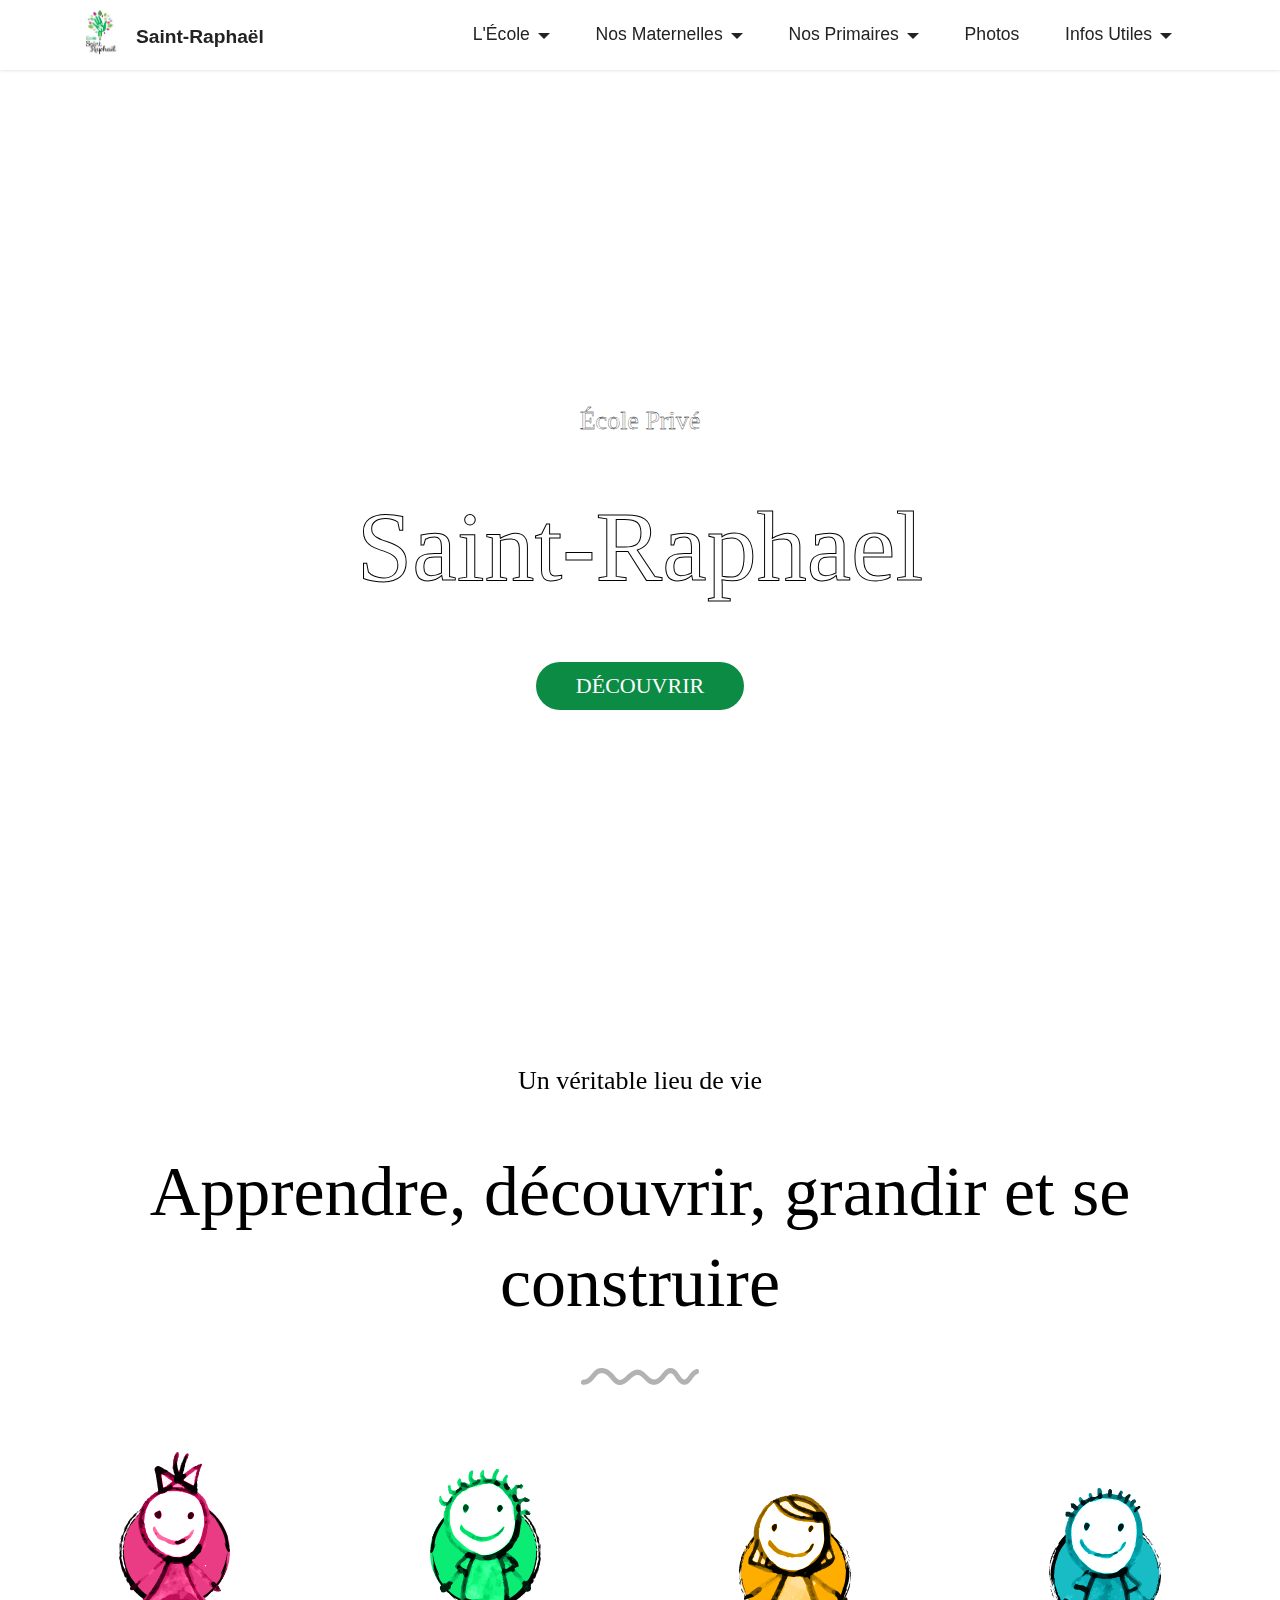
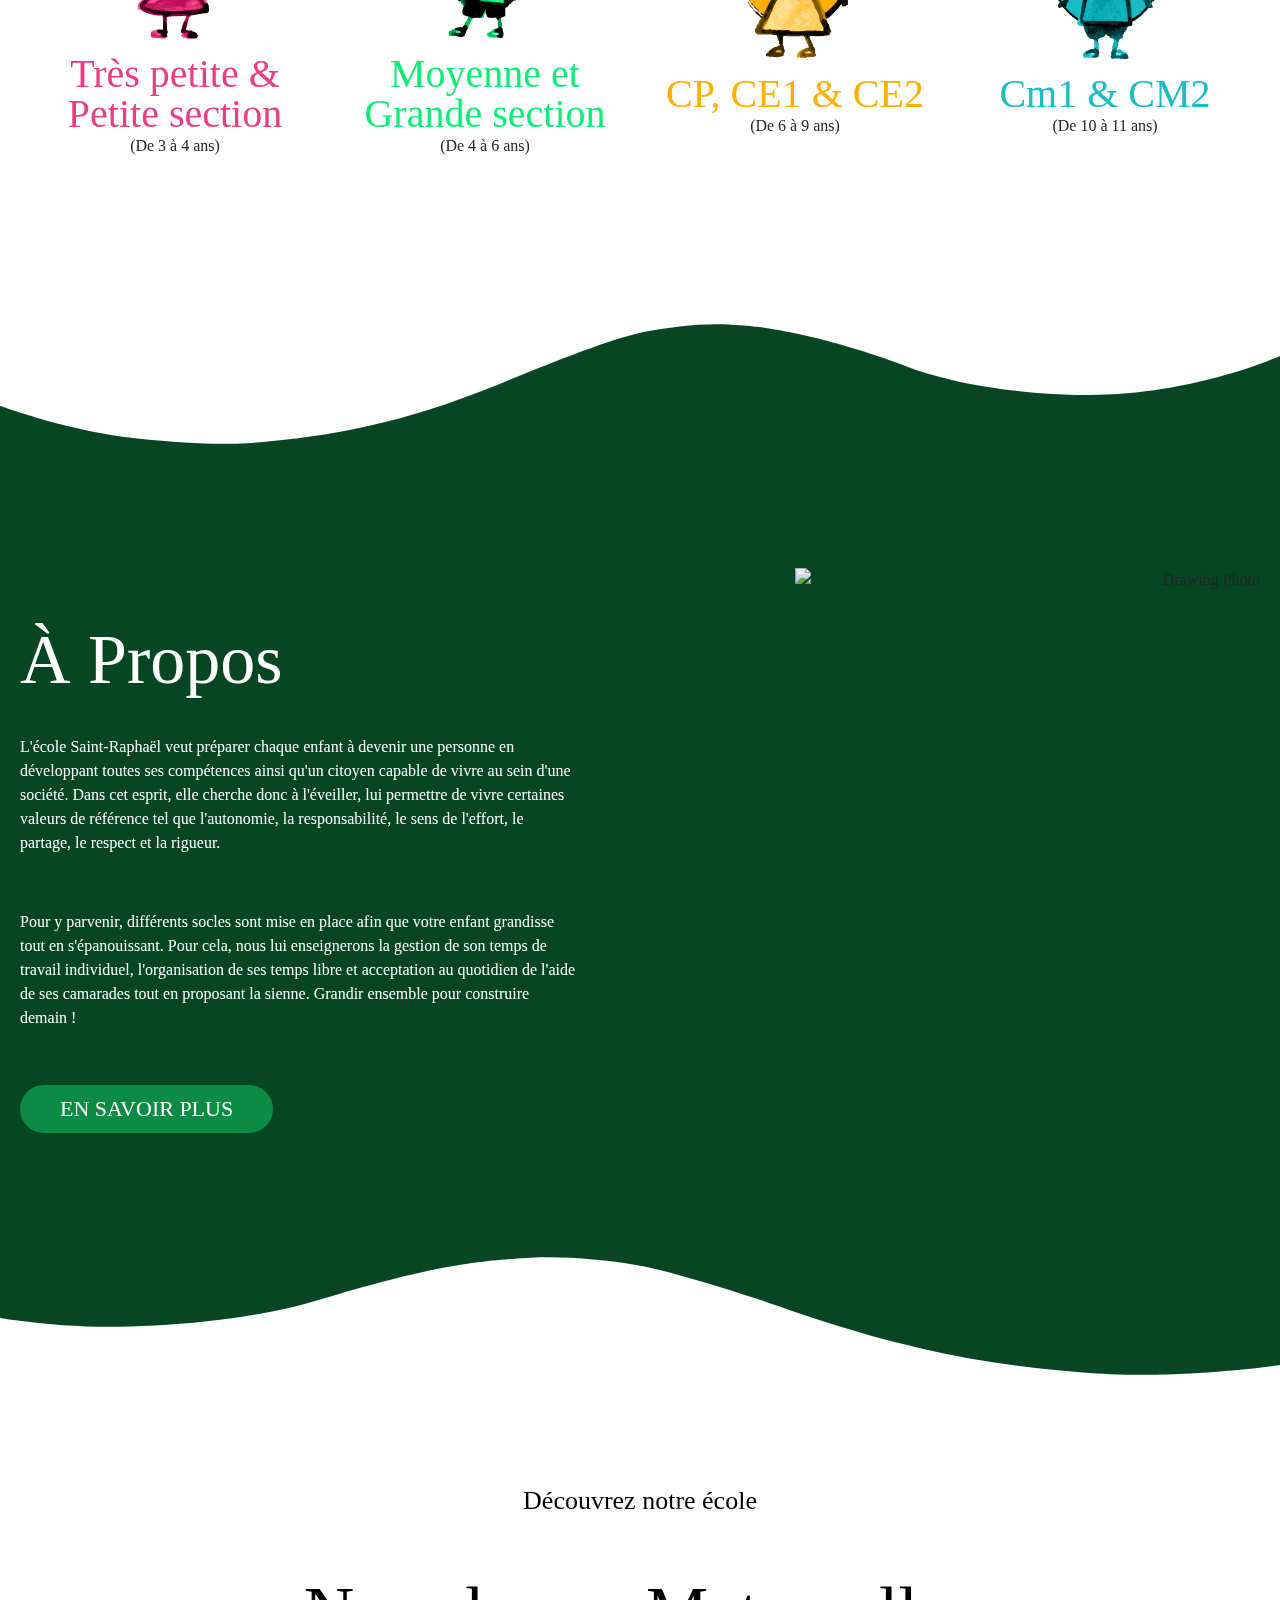
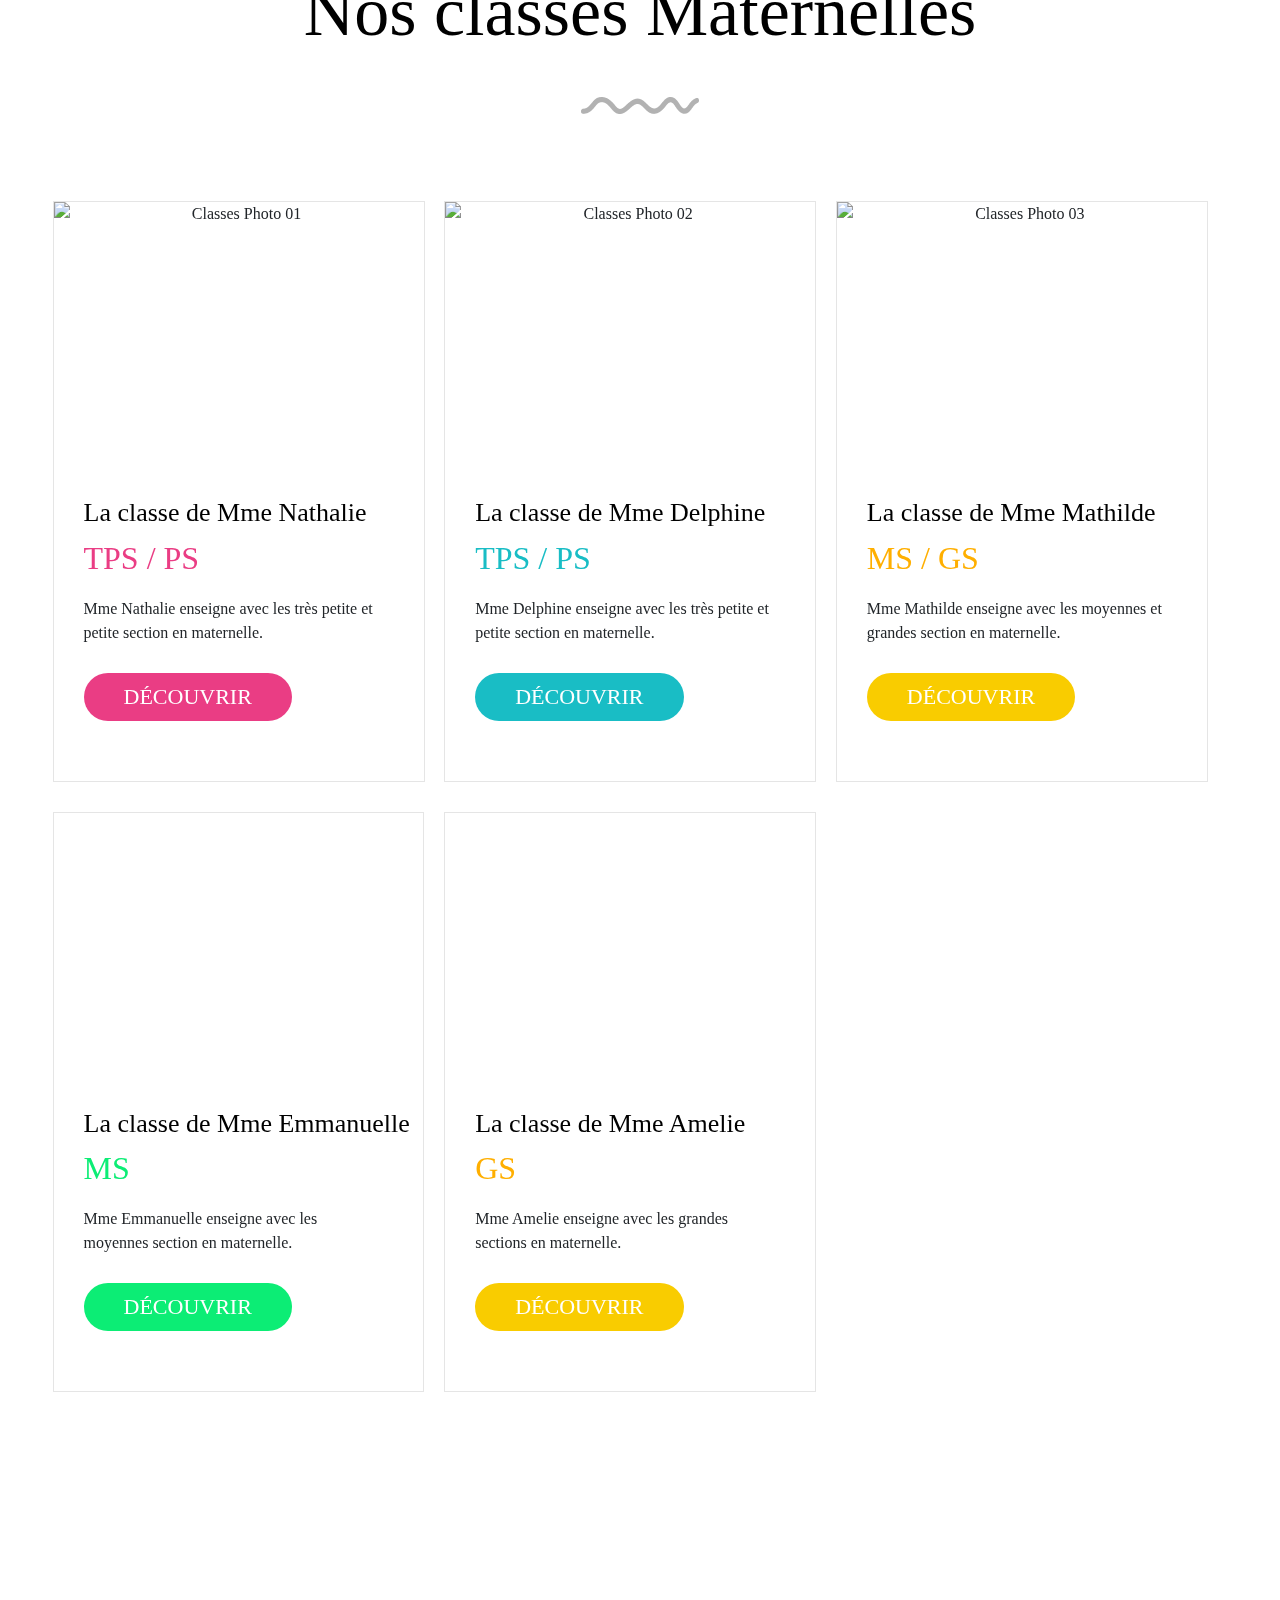
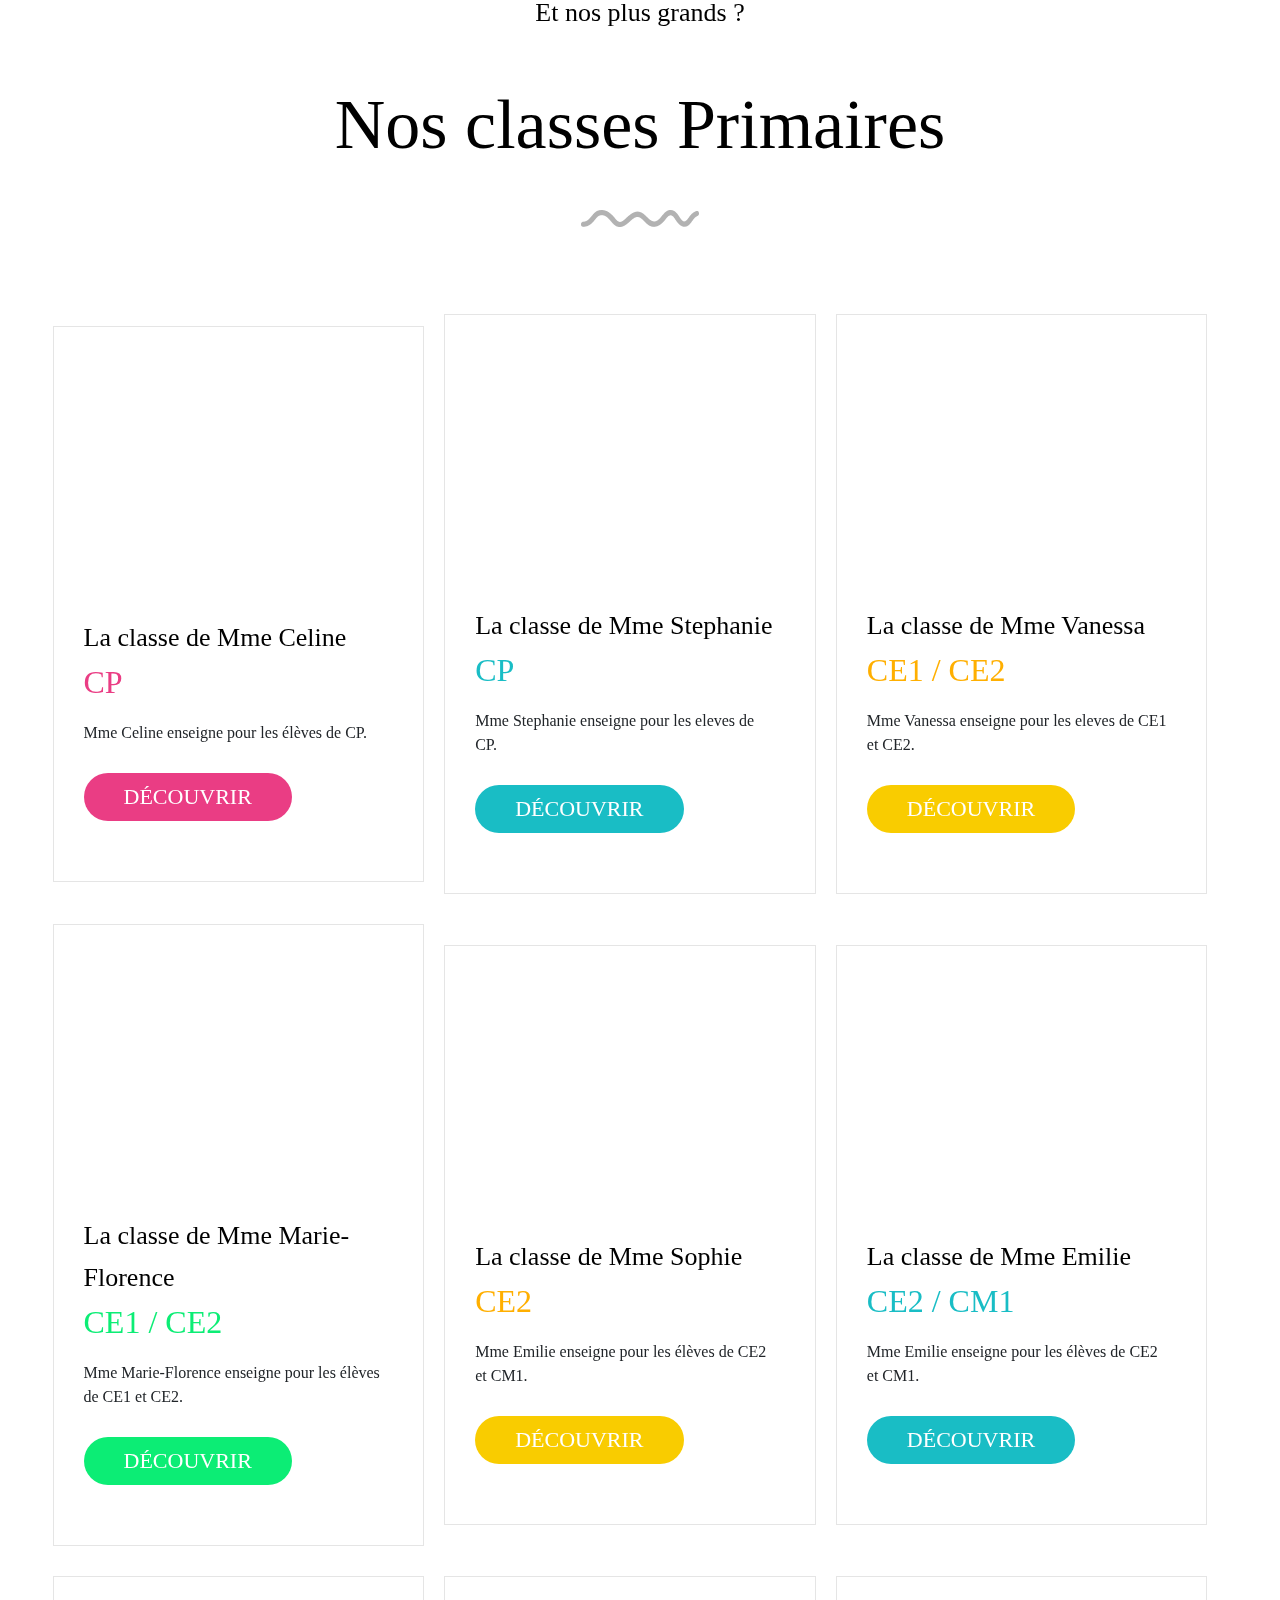
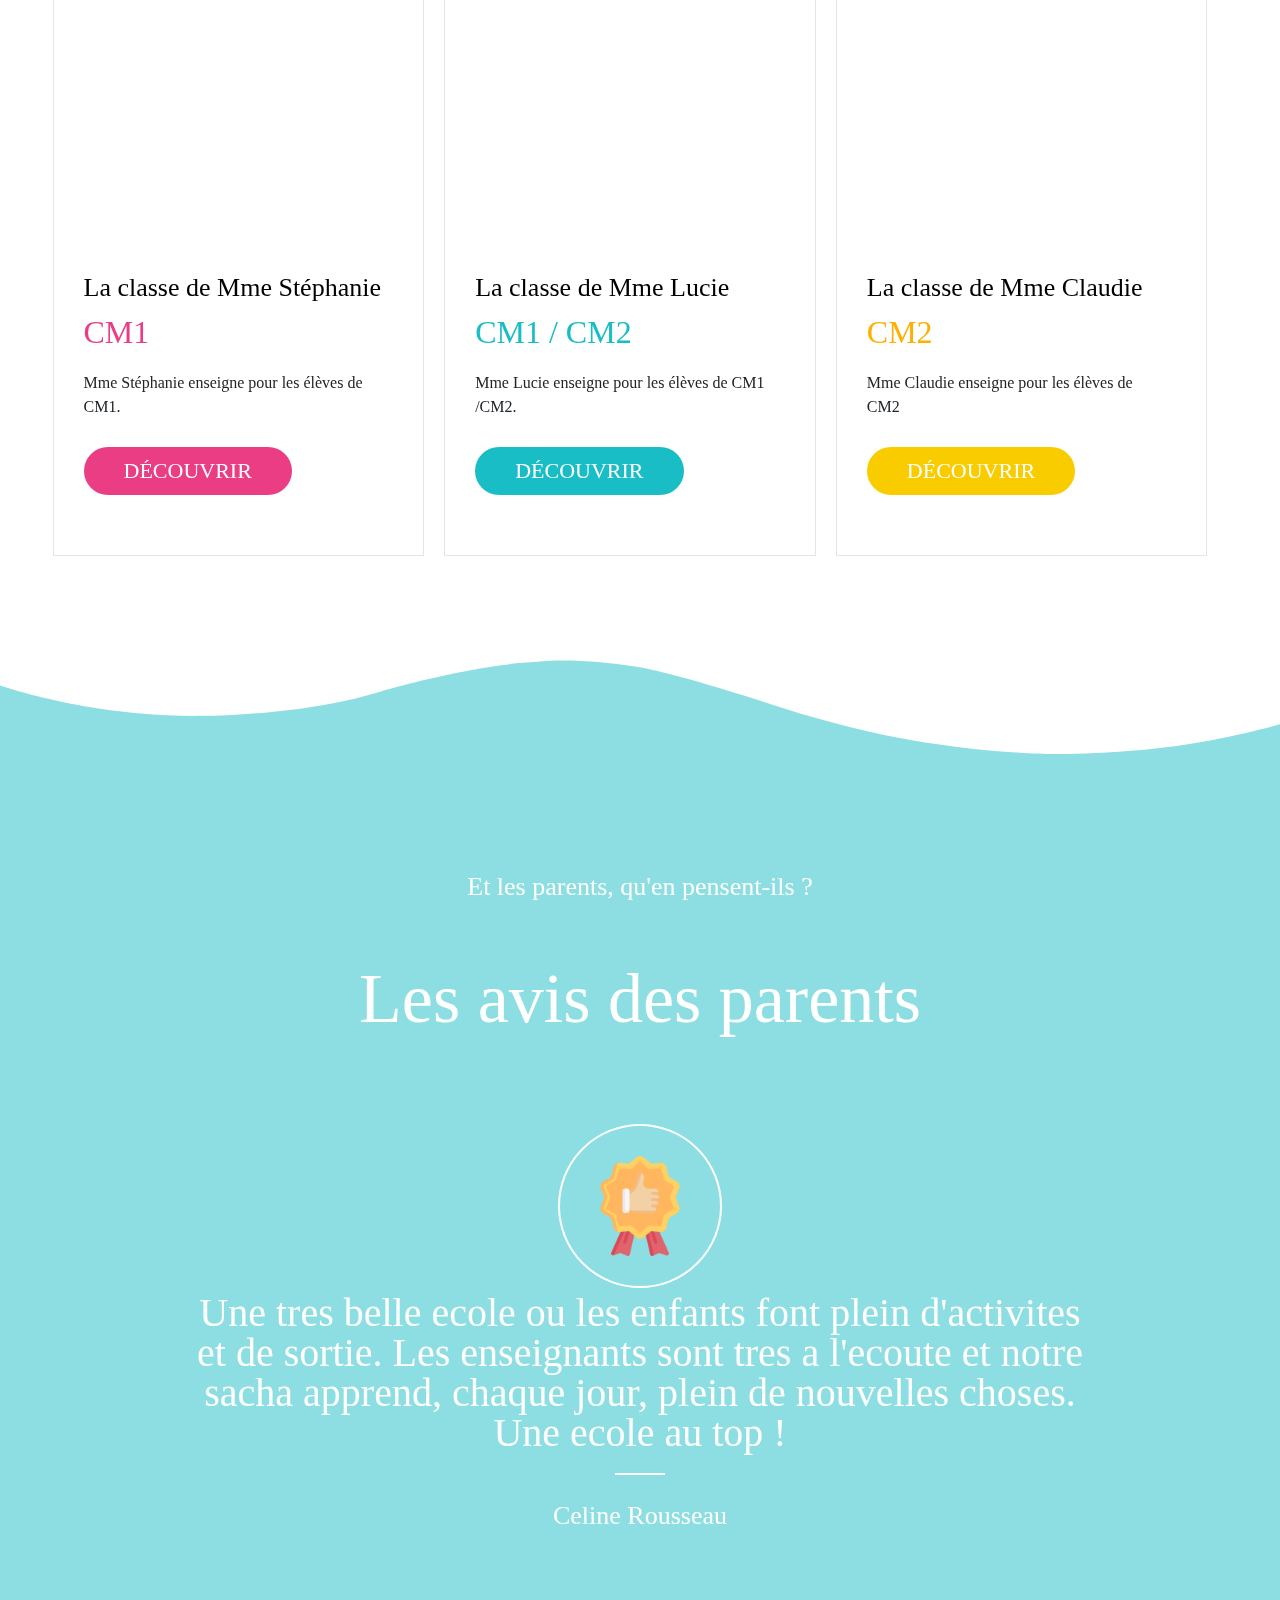
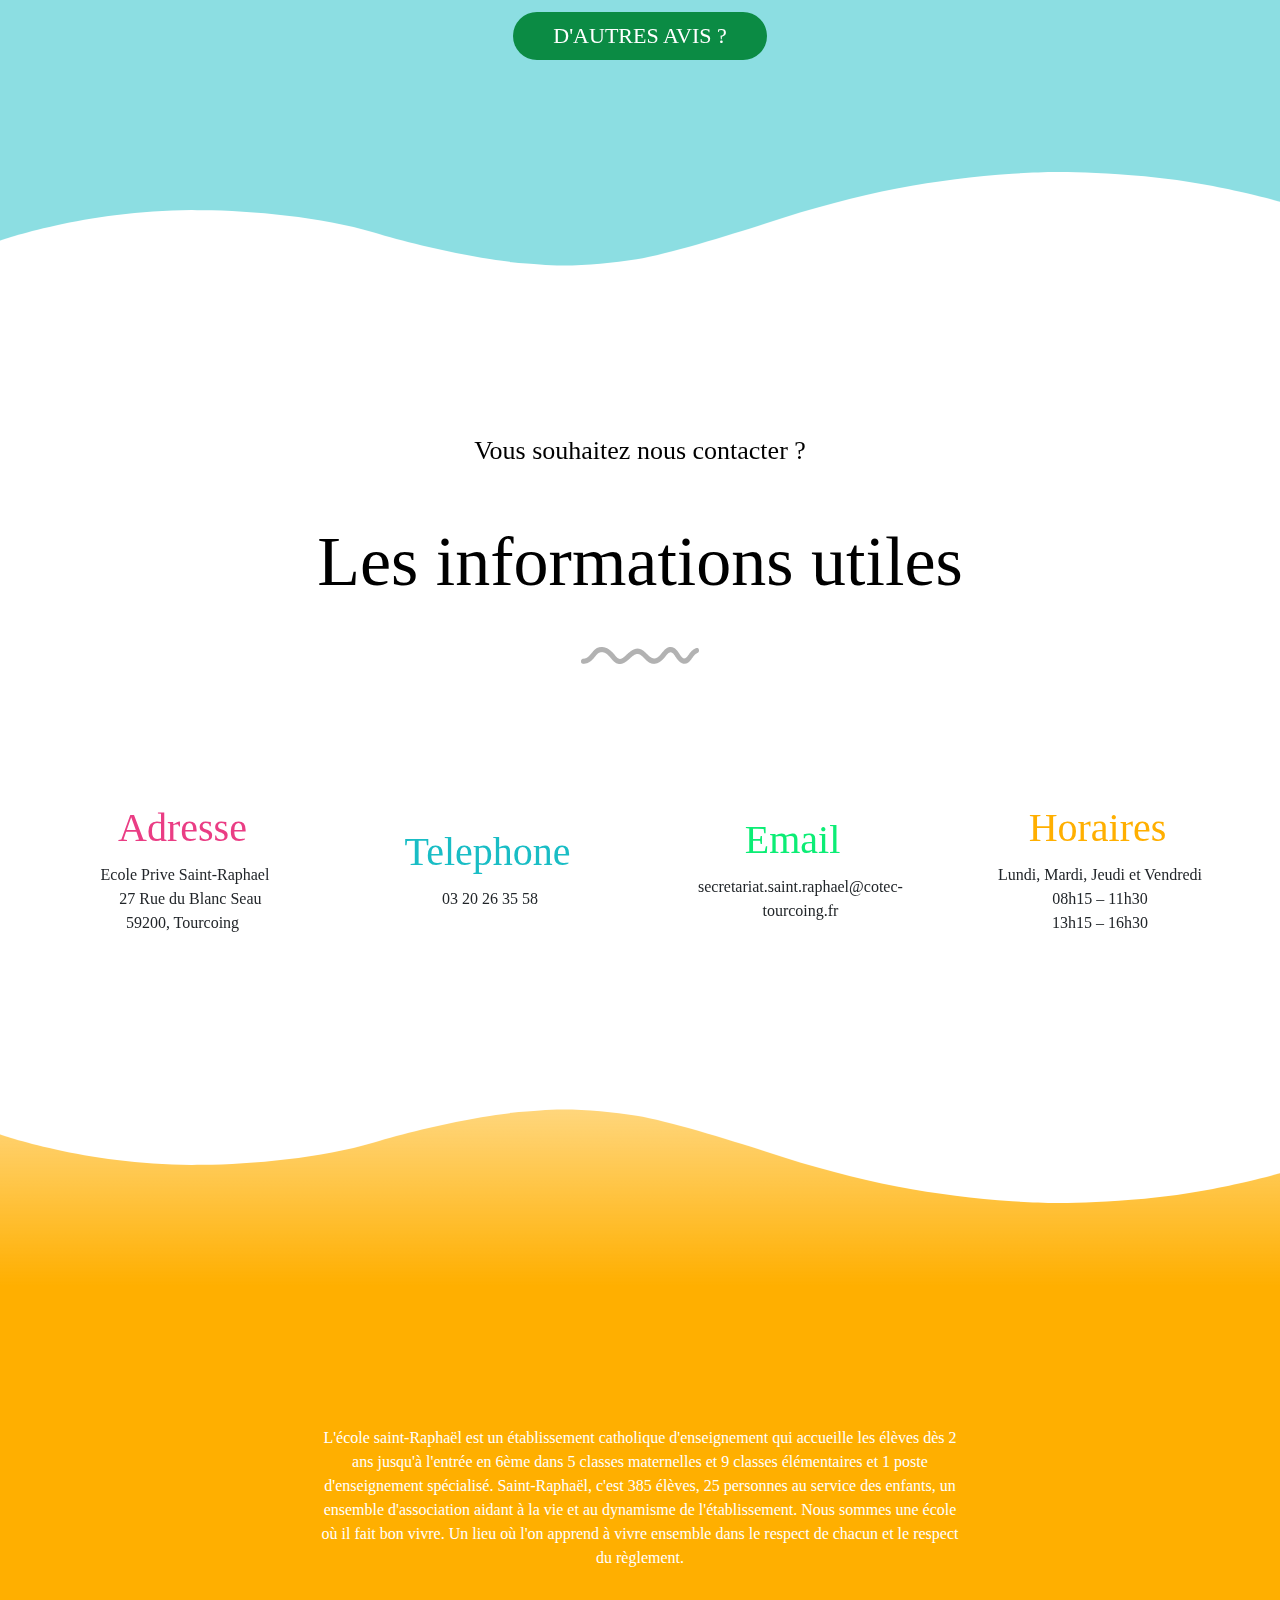
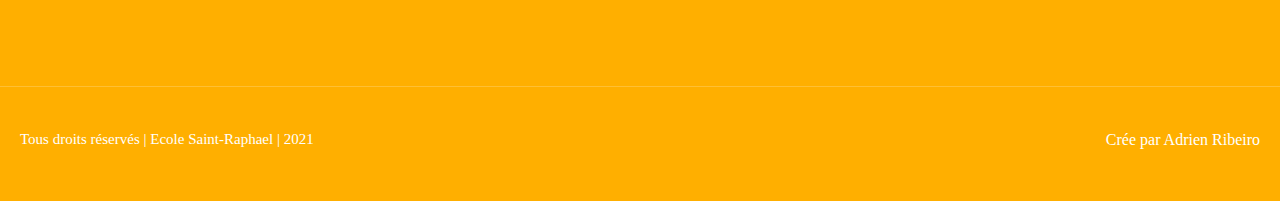
==== index.html @ 859d7971 "Mis à jour du menu l'école sur la navbar" ====
<!DOCTYPE html>
<html lang="fr">
	<head>
		<meta http-equiv="Content-Type" content="text/html; charset=UTF-8">
		<meta name="viewport" content="width=device-width, initial-scale=1">
		<title>Accueil | Ecole Privé Saint-Raphael | Tourcoing</title>
		<script src="./Home - Kindergarten_files/1520380311415655" async=""></script>
		<script src="./Home - Kindergarten_files/identity.js.téléchargement" async=""></script>
		<script type="text/javascript" async="" src="./js/fbevents.js"></script>
		<script type="text/javascript" async="" src="./js/analytics.js"></script>
		<script src="./js/gtm.js" async></script>
		<script src="./js/wp-emoji-release.min.js type=" defer></script>
		<link rel="stylesheet" href="https://stackpath.bootstrapcdn.com/bootstrap/4.5.2/css/bootstrap.min.css" integrity="sha384-JcKb8q3iqJ61gNV9KGb8thSsNjpSL0n8PARn9HuZOnIxN0hoP+VmmDGMN5t9UJ0Z" crossorigin="anonymous">
        <link rel="stylesheet" id="astra-theme-css-css" href="./css/frontend.min.css" media="all">
        <link rel="stylesheet" href="css/style.css" />
		<link rel="stylesheet" href="css/mediaquery.css" />
		<link rel="stylesheet" href="assets/tether/tether.min.css">
		<link rel="stylesheet" href="assets/bootstrap/css/bootstrap.min.css">
		<link rel="stylesheet" href="assets/bootstrap/css/bootstrap-grid.min.css">
		<link rel="stylesheet" href="assets/bootstrap/css/bootstrap-reboot.min.css">
		<link rel="stylesheet" href="assets/dropdown/css/style.css">
		<link rel="stylesheet" href="https://cdnjs.cloudflare.com/ajax/libs/font-awesome/5.15.2/css/all.min.css" integrity="sha512-HK5fgLBL+xu6dm/Ii3z4xhlSUyZgTT9tuc/hSrtw6uzJOvgRr2a9jyxxT1ely+B+xFAmJKVSTbpM/CuL7qxO8w==" crossorigin="anonymous" />
		<link rel="preload" as="style" href="assets/mobirise/css/mbr-additional.css"><link rel="stylesheet" href="assets/mobirise/css/mbr-additional.css" type="text/css">
		<link rel="stylesheet" id="astra-google-fonts-css" href="./css/css.css" media="all">
		<link rel="stylesheet" id="wp-block-library-css" href="./css/style.min.css" media="all">
		<link rel="stylesheet" id="hfe-style-css" href="./css/header-footer-elementor.css" media="all">
		<link rel="stylesheet" id="elementor-icons-css" href="./css/elementor-icons.min.css" media="all">
		<link rel="stylesheet" id="elementor-animations-css" href="./css/animations.min.css" media="all">
		<link rel="stylesheet" id="elementor-frontend-legacy-css" href="./css/frontend-legacy.min.css" media="all">
		<link rel="stylesheet" id="elementor-frontend-css" href="./css/frontend.min(1).css" media="all">
		<link rel="stylesheet" id="elementor-post-314-css" href="./css/post-314.css" media="all">
		<link rel="stylesheet" id="astra-sites-showcase-blocks-css" href="./css/blocks.css" media="all">
		<link rel="stylesheet" id="font-awesome-css" href="./css/font-awesome.min.css" media="all">
		<link rel="stylesheet" id="elementor-post-5-css" href="./css/post-5.css" media="all">
		<link rel="stylesheet" id="hfe-widgets-style-css" href="./css/frontend.css" media="all">
		<link rel="stylesheet" id="elementor-post-262-css" href="./css/post-262.css" media="all">
		<link rel="stylesheet" id="google-fonts-1-css" href="./css/css(1).css" media="all">
		<link rel="icon" type="image/png" href="image/favicon.png" />
	</head>
	<body itemtype="https://schema.org/WebPage" itemscope="itemscope" class="home page-template-default page page-id-5 wp-custom-logo ehf-template-astra ehf-stylesheet-astra ast-single-post ast-mobile-inherit-site-logo ast-replace-site-logo-transparent ast-inherit-site-logo-transparent ast-theme-transparent-header astra-hfb-header ast-desktop ast-page-builder-template ast-no-sidebar astra-3.0.2 elementor-default elementor-kit-314 elementor-page elementor-page-5 ast-mouse-clicked" style="" data-elementor-device-mode="desktop">
		<div class="hfeed site" id="page">
			<header class="site-header header-main-layout-1 ast-primary-menu-enabled ast-hide-custom-menu-mobile ast-builder-menu-toggle-icon ast-mobile-header-inline" id="masthead" itemtype="https://schema.org/WPHeader" itemscope="itemscope" itemid="#masthead">
				<section class="menu menu2 cid-sowEJXqJ1c" once="menu" id="menu2-2">
					<nav class="navbar navbar-dropdown navbar-fixed-top navbar-expand-lg">
						<div class="container">
							<div class="navbar-brand">
								<span class="navbar-logo">
									<a href="./index.html">
										<img src="./image/logo10.jpg" alt="Mobirise" style="height: 3rem;">
									</a>
								</span>
								<span class="navbar-caption-wrap"><a class="navbar-caption text-black display-7" href="index.html#page">Saint-Raphaël</a></span>
							</div>
							<button class="navbar-toggler" type="button" data-toggle="collapse" data-target="#navbarSupportedContent" aria-controls="navbarNavAltMarkup" aria-expanded="false" aria-label="Toggle navigation">
								<div class="hamburger">
									<span></span>
									<span></span>
									<span></span>
									<span></span>
								</div>
							</button>
							<div class="collapse navbar-collapse" id="navbarSupportedContent">
								<ul class="navbar-nav nav-dropdown" data-app-modern-menu="true">
									<li class="nav-item dropdown">
										<a class="nav-link link text-black dropdown-toggle display-4" href="#" data-toggle="dropdown-submenu" aria-expanded="true">                                            L'École</a>
										<div class="dropdown-menu">
											<a class="text-black dropdown-item display-4" href="./prochainement.html" aria-expanded="false">Présentation de l'école</a>
											<a class="text-black dropdown-item display-4" href="./prochainement.html" aria-expanded="true">Projet éducatif</a>
											<a class="text-black dropdown-item display-4" href="./prochainement.html" aria-expanded="false">L'équipe éducative</a>
											<a class="text-black dropdown-item display-4" href="./prochainement.html" aria-expanded="true">Les différents cycles</a>
											<a class="text-black dropdown-item display-4" href="./prochainement.html" aria-expanded="false">A.P.E.L</a>
											<a class="text-black dropdown-item display-4" href="./prochainement.html" aria-expanded="true">O.G.E.C</a>
										</div>
									</li>
									<li class="nav-item dropdown">
										<a class="nav-link link text-black dropdown-toggle display-4" href="#" data-toggle="dropdown-submenu" aria-expanded="true">                                            Nos Maternelles</a>
										<div class="dropdown-menu">
											<a class="text-black dropdown-item display-4" href="index.html#natha" aria-expanded="false">Mme Nathalie | TPS | PS</a>
											<a class="text-black dropdown-item display-4" href="index.html#delphine" aria-expanded="true">Mme Delphine | TPS | PS</a>
											<a class="text-black dropdown-item display-4" href="index.html#mathilde" aria-expanded="false">Mme Mathilde | MS | GS</a>
											<a class="text-black dropdown-item display-4" href="index.html#emma" aria-expanded="true">Mme Emmanuelle | MS</a>
											<a class="text-black dropdown-item display-4" href="index.html#amelie" aria-expanded="false">Mme Amelie | GS</a>
										</div>
									</li>
									<li class="nav-item dropdown">
										<a class="nav-link link text-black dropdown-toggle display-4" href="#" data-toggle="dropdown-submenu" aria-expanded="true">                                            Nos Primaires</a>
										<div class="dropdown-menu">
											<a class="text-black dropdown-item display-4" href="index.html#celine" aria-expanded="false">Mme Céline | CP</a>
											<a class="text-black dropdown-item display-4" href="index.html#stephie" aria-expanded="true">Mme Stépahnie | CP</a>
											<a class="text-black dropdown-item display-4" href="index.html#vanessa" aria-expanded="false">Mme Vanessa | CE1 | CE2</a>
											<a class="text-black dropdown-item display-4" href="index.html#mf" aria-expanded="true">Mme Marie-Florence | CE1 | CE2</a>
											<a class="text-black dropdown-item display-4" href="index.html#sophie" aria-expanded="false">Mme Sophie | CE2</a>
											<a class="text-black dropdown-item display-4" href="index.html#emi" aria-expanded="true">Mme Emilie | CE2 | CM1</a>
											<a class="text-black dropdown-item display-4" href="index.html#stephie2" aria-expanded="false">Mme Stéphanie | CM1</a>
											<a class="text-black dropdown-item display-4" href="index.html#lucie" aria-expanded="true">Mme Lucie | CM1 | CM2</a>
											<a class="text-black dropdown-item display-4" href="index.html#claudie" aria-expanded="false">Mme Claudie | CM2</a>
										</div>
									</li>
									<li class="nav-item">
										<a class="nav-link link text-black display-4" href="./prochainement.html" aria-expanded="false">                                           Photos</a>
									</li>
									<li class="nav-item dropdown">
										<a class="nav-link link text-black dropdown-toggle display-4" href="#" data-toggle="dropdown-submenu">Infos Utiles</a>
										<div class="dropdown-menu">
											<a class="text-black dropdown-item display-4" href="index.html#horhor" aria-expanded="false">Nos horaires</a>
											<a class="text-black dropdown-item display-4" href="./prochainement.html" aria-expanded="true">Etude et Garderie</a>
											<a class="text-black dropdown-item display-4" href="./prochainement.html" aria-expanded="false">Cantine et Menus</a>
											<a class="text-black dropdown-item display-4" href="./prochainement.html" aria-expanded="true">Absences</a>
											<a class="text-black dropdown-item display-4" href="./prochainement.html" aria-expanded="false">Agenda</a>
											<a class="text-black dropdown-item display-4" href="./prochainement.html" aria-expanded="true">Calendrier Vacances</a>
											<a class="text-black dropdown-item display-4" href="./prochainement.html" aria-expanded="false">Plan d'accès</a>
										</div>
									</li>
								</ul>
							</div>
						</div>
					</nav>
				</section>
			</header>
			<div id="content" class="site-content">
				<div class="ast-container">
					<div id="primary" class="content-area primary">
						<main id="main" class="site-main">
							<article class="post-5 page type-page status-publish ast-article-single" id="post-5" itemtype="https://schema.org/CreativeWork" itemscope="itemscope">
								<header class="entry-header ast-header-without-markup"></header>
								<div class="entry-content clear" itemprop="text">
									<div data-elementor-type="wp-post" data-elementor-id="5" class="elementor elementor-5" data-elementor-settings="[]">
										<div class="elementor-inner">
											<div class="elementor-section-wrap">
												<section class="elementor-section elementor-top-section elementor-element elementor-element-3796d0e6 elementor-section-content-bottom elementor-reverse-mobile elementor-section-boxed elementor-section-height-default elementor-section-height-default" data-id="3796d0e6" data-element_type="section" data-settings="{&quot;background_background&quot;:&quot;classic&quot;,&quot;shape_divider_bottom&quot;:&quot;waves&quot;}">
													<div class="elementor-background-overlay"></div>
													<div class="elementor-shape elementor-shape-bottom" data-negative="false">
														<svg xmlns="http://www.w3.org/2000/svg" viewBox="0 0 1000 100" preserveAspectRatio="none">
															<path class="elementor-shape-fill" d="M421.9,6.5c22.6-2.5,51.5,0.4,75.5,5.3c23.6,4.9,70.9,23.5,100.5,35.7c75.8,32.2,133.7,44.5,192.6,49.7c23.6,2.1,48.7,3.5,103.4-2.5c54.7-6,106.2-25.6,106.2-25.6V0H0v30.3c0,0,72,32.6,158.4,30.5c39.2-0.7,92.8-6.7,134-22.4c21.2-8.1,52.2-18.2,79.7-24.2C399.3,7.9,411.6,7.5,421.9,6.5z"></path>
														</svg>
													</div>
													<div class="elementor-container elementor-column-gap-wider">
														<div class="elementor-row">
															<div class="elementor-column elementor-col-100 elementor-top-column elementor-element elementor-element-75f8b4ef" data-id="75f8b4ef" data-element_type="column">
																<div class="elementor-column-wrap elementor-element-populated">
																	<div class="elementor-widget-wrap">
																		<div class="elementor-element elementor-element-8b9cbf6 elementor-widget elementor-widget-heading" data-id="8b9cbf6" data-element_type="widget" data-widget_type="heading.default">
																			<div id="typo1" class="elementor-widget-container">
																				<h5 class="elementor-heading-title elementor-size-default">
																					École Privé
																				</h5>
																			</div>
																		</div>
																		<div id="typo2" class="elementor-element elementor-element-38905c3d elementor-widget elementor-widget-heading" data-id="38905c3d" data-element_type="widget" data-widget_type="heading.default">
																			<div class="elementor-widget-container">
																				<h1 class="elementor-heading-title elementor-size-default">Saint-Raphael</h1>
																			</div>
																		</div>
																		<div class="elementor-element elementor-element-dd06342 elementor-align-center elementor-widget elementor-widget-button" data-id="dd06342" data-element_type="widget" data-widget_type="button.default">
																			<div class="elementor-widget-container">
																				<div class="elementor-button-wrapper">
																					<a href="./prochainement.html" class="elementor-button-link elementor-button elementor-size-lg" role="button">
																						<span class="elementor-button-content-wrapper"><span class="elementor-button-text">Découvrir</span></span>
																					</a>
																				</div>
																			</div>
																		</div>
																	</div>
																</div>
															</div>
														</div>
													</div>
												</section>
												<section class="elementor-section elementor-top-section elementor-element elementor-element-d4f3dd3 elementor-section-content-middle elementor-section-boxed elementor-section-height-default elementor-section-height-default" data-id="d4f3dd3" data-element_type="section" data-settings="{&quot;background_background&quot;:&quot;classic&quot;}">
													<div class="elementor-container elementor-column-gap-no">
														<div class="elementor-row">
															<div class="elementor-column elementor-col-100 elementor-top-column elementor-element elementor-element-9fab26c" data-id="9fab26c" data-element_type="column">
																<div class="elementor-column-wrap elementor-element-populated">
																	<div class="elementor-widget-wrap">
																		<div class="elementor-element elementor-element-2965cde elementor-widget elementor-widget-heading" data-id="2965cde" data-element_type="widget" data-widget_type="heading.default">
																			<div class="elementor-widget-container">
																				<h5 class="elementor-heading-title elementor-size-default">
																					Un véritable lieu de vie
																				</h5>
																			</div>
																		</div>
																		<div class="elementor-element elementor-element-981b7a5 elementor-widget elementor-widget-heading" data-id="981b7a5" data-element_type="widget" data-widget_type="heading.default">
																			<div class="elementor-widget-container">
																				<h2 class="elementor-heading-title elementor-size-default">Apprendre, découvrir, grandir et se construire</h2>
																			</div>
																		</div>
																		<div class="elementor-element elementor-element-f4ed9dd elementor-widget elementor-widget-image" data-id="f4ed9dd" data-element_type="widget" data-widget_type="image.default">
																			<div class="elementor-widget-container">
																				<div class="elementor-image">
																					<img width="118" height="17" src="./image/vague.png" class="attachment-full size-full" alt="Divider" loading="lazy">
																				</div>
																			</div>
																		</div>
																		<section class="elementor-section elementor-inner-section elementor-element elementor-element-23c2458 elementor-section-boxed elementor-section-height-default elementor-section-height-default" data-id="23c2458" data-element_type="section">
																			<div class="elementor-container elementor-column-gap-default">
																				<div class="elementor-row">
																					<div class="elementor-column elementor-col-25 elementor-inner-column elementor-element elementor-element-fea3b76" data-id="fea3b76" data-element_type="column">
																						<div class="elementor-column-wrap elementor-element-populated">
																							<div class="elementor-widget-wrap">
																								<div class="elementor-element elementor-element-5e196fb elementor-position-top elementor-vertical-align-top elementor-widget elementor-widget-image-box" data-id="5e196fb" data-element_type="widget" data-widget_type="image-box.default">
																									<div class="elementor-widget-container">
																										<div class="elementor-image-box-wrapper">
																											<figure class="elementor-image-box-img">
																												<img width="112" height="187" src="./image/maternelle.png" class="elementor-animation-float attachment-full size-full" alt="Icon 01" loading="lazy">
																											</figure>
																											<div class="elementor-image-box-content">
																												<h3 class="elementor-image-box-title">Très petite & Petite section</h3>
																												<p class="elementor-image-box-description">
																													(De 3 à 4 ans)
																												</p>
																											</div>
																										</div>
																									</div>
																								</div>
																							</div>
																						</div>
																					</div>
																					<div class="elementor-column elementor-col-25 elementor-inner-column elementor-element elementor-element-8283585" data-id="8283585" data-element_type="column">
																						<div class="elementor-column-wrap elementor-element-populated">
																							<div class="elementor-widget-wrap">
																								<div class="elementor-element elementor-element-c909258 elementor-position-top elementor-vertical-align-top elementor-widget elementor-widget-image-box" data-id="c909258 " data-element_type="widget" data-widget_type="image-box.default">
																									<div class="elementor-widget-container">
																										<div class="elementor-image-box-wrapper">
																											<figure class="elementor-image-box-img">
																												<img width="112" height="187" src="./image/cm.png" class="elementor-animation-float attachment-full size-full" alt="Icon 02" loading="lazy">
																											</figure>
																											<div class="elementor-image-box-content">
																												<h3 class="elementor-image-box-title">Moyenne et Grande section</h3>
																												<p class="elementor-image-box-description">
																													(De 4 à 6 ans)
																												</p>
																											</div>
																										</div>
																									</div>
																								</div>
																							</div>
																						</div>
																					</div>
																					<div class="elementor-column elementor-col-25 elementor-inner-column elementor-element elementor-element-ffca651" data-id="ffca651" data-element_type="column">
																						<div class="elementor-column-wrap elementor-element-populated">
																							<div class="elementor-widget-wrap">
																								<div class="elementor-element elementor-element-2551c17 elementor-position-top elementor-vertical-align-top elementor-widget elementor-widget-image-box" data-id="2551c17" data-element_type="widget" data-widget_type="image-box.default">
																									<div class="elementor-widget-container">
																										<div class="elementor-image-box-wrapper">
																											<figure class="elementor-image-box-img">
																												<img width="112" height="187" src="./image/cp.png" class="elementor-animation-float attachment-full size-full" alt="Icon 03" loading="lazy">
																											</figure>
																											<div class="elementor-image-box-content">
																												<h3 class="elementor-image-box-title">CP, CE1 & CE2</h3>
																												<p class="elementor-image-box-description">
																													(De 6 à 9 ans)
																												</p>
																											</div>
																										</div>
																									</div>
																								</div>
																							</div>
																						</div>
																					</div>
																					<div class="elementor-column elementor-col-25 elementor-inner-column elementor-element elementor-element-fe103cc" data-id="fe103cc" data-element_type="column">
																						<div class="elementor-column-wrap elementor-element-populated">
																							<div class="elementor-widget-wrap">
																								<div class="elementor-element elementor-element-172d2b3 elementor-position-top elementor-vertical-align-top elementor-widget elementor-widget-image-box" data-id="172d2b3" data-element_type="widget" data-widget_type="image-box.default">
																									<div class="elementor-widget-container">
																										<div class="elementor-image-box-wrapper">
																											<figure class="elementor-image-box-img">
																												<img width="112" height="187" src="./image/cm1.png" class="elementor-animation-float attachment-full size-full" alt="Icon 04" loading="lazy">
																											</figure>
																											<div class="elementor-image-box-content">
																												<h3 class="elementor-image-box-title">Cm1 & CM2</h3>
																												<p class="elementor-image-box-description">
																													(De 10 à 11 ans)
																												</p>
																											</div>
																										</div>
																									</div>
																								</div>
																							</div>
																						</div>
																					</div>
																				</div>
																			</div>
																		</section>
																	</div>
																</div>
															</div>
														</div>
													</div>
												</section>
												<section class="elementor-section elementor-top-section elementor-element elementor-element-153200c6 elementor-section-content-middle elementor-reverse-mobile elementor-section-boxed elementor-section-height-default elementor-section-height-default" data-id="153200c6" data-element_type="section" data-settings="{&quot;background_background&quot;:&quot;classic&quot;,&quot;shape_divider_top&quot;:&quot;waves&quot;,&quot;shape_divider_bottom&quot;:&quot;waves&quot;,&quot;shape_divider_bottom_negative&quot;:&quot;yes&quot;}">
													<div class="elementor-background-overlay"></div>
													<div class="elementor-shape elementor-shape-top" data-negative="false">
														<svg xmlns="http://www.w3.org/2000/svg" viewBox="0 0 1000 100" preserveAspectRatio="none">
															<path class="elementor-shape-fill" d="M421.9,6.5c22.6-2.5,51.5,0.4,75.5,5.3c23.6,4.9,70.9,23.5,100.5,35.7c75.8,32.2,133.7,44.5,192.6,49.7c23.6,2.1,48.7,3.5,103.4-2.5c54.7-6,106.2-25.6,106.2-25.6V0H0v30.3c0,0,72,32.6,158.4,30.5c39.2-0.7,92.8-6.7,134-22.4c21.2-8.1,52.2-18.2,79.7-24.2C399.3,7.9,411.6,7.5,421.9,6.5z"></path>
														</svg>
													</div>
													<div class="elementor-shape elementor-shape-bottom" data-negative="true">
														<svg xmlns="http://www.w3.org/2000/svg" viewBox="0 0 1000 100" preserveAspectRatio="none">
															<path class="elementor-shape-fill" d="M790.5,93.1c-59.3-5.3-116.8-18-192.6-50c-29.6-12.7-76.9-31-100.5-35.9c-23.6-4.9-52.6-7.8-75.5-5.3c-10.2,1.1-22.6,1.4-50.1,7.4c-27.2,6.3-58.2,16.6-79.4,24.7c-41.3,15.9-94.9,21.9-134,22.6C72,58.2,0,25.8,0,25.8V100h1000V65.3c0,0-51.5,19.4-106.2,25.7C839.5,97,814.1,95.2,790.5,93.1z"></path>
														</svg>
													</div>
													<div class="elementor-container elementor-column-gap-no">
														<div class="elementor-row">
															<div class="elementor-column elementor-col-50 elementor-top-column elementor-element elementor-element-72b1a541" data-id="72b1a541" data-element_type="column">
																<div class="elementor-column-wrap elementor-element-populated">
																	<div class="elementor-widget-wrap">
																		<div class="elementor-element elementor-element-562e5259 elementor-widget elementor-widget-heading" data-id="562e5259" data-element_type="widget" data-widget_type="heading.default">
																			<div class="elementor-widget-container">
																				<h2 class="elementor-heading-title elementor-size-default">À Propos</h2>
																			</div>
																		</div>
																		<div class="elementor-element elementor-element-448bed50 elementor-widget elementor-widget-text-editor" data-id="448bed50" data-element_type="widget" data-widget_type="text-editor.default">
																			<div class="elementor-widget-container">
																				<div class="elementor-text-editor elementor-clearfix">
																					<p>
																						L'école Saint-Raphaël veut préparer chaque enfant à devenir une personne en développant toutes ses compétences ainsi qu'un citoyen capable de vivre au sein d'une société. Dans cet esprit, elle cherche donc à l'éveiller, lui permettre de vivre certaines valeurs de référence tel que l'autonomie, la responsabilité, le sens de l'effort, le partage, le respect et la rigueur.
																					</p>
																				</div>
																			</div>
																		</div>
																		<div class="elementor-element elementor-element-2f41c08 elementor-widget elementor-widget-text-editor" data-id="2f41c08" data-element_type="widget" data-widget_type="text-editor.default">
																			<div class="elementor-widget-container">
																				<div class="elementor-text-editor elementor-clearfix">
																					<p>
                                                                                        Pour y parvenir, différents socles sont mise en place afin que votre enfant grandisse tout en s'épanouissant. Pour cela, nous lui enseignerons la gestion de son temps de travail individuel, l'organisation de ses temps libre et acceptation au quotidien de l'aide de ses camarades tout en proposant la sienne.
                                                                                        Grandir ensemble pour construire demain !
																					</p>
																				</div>
																			</div>
																		</div>
																		<div class="elementor-element elementor-element-c476e83 elementor-align-left elementor-mobile-align-center elementor-widget elementor-widget-button" data-id="c476e83" data-element_type="widget" data-widget_type="button.default">
																			<div class="elementor-widget-container">
																				<div class="elementor-button-wrapper">
																					<a href="./prochainement.html" class="elementor-button-link elementor-button elementor-size-lg" role="button">
																						<span class="elementor-button-content-wrapper"><span class="elementor-button-text">En savoir plus</span></span>
																					</a>
																				</div>
																			</div>
																		</div>
																	</div>
																</div>
															</div>
															<div class="elementor-column elementor-col-50 elementor-top-column elementor-element elementor-element-4c9a6061" data-id="4c9a6061" data-element_type="column">
																<div class="elementor-column-wrap elementor-element-populated">
																	<div class="elementor-widget-wrap">
																		<div class="elementor-element elementor-element-2146bb94 elementor-widget elementor-widget-image" data-id="2146bb94" data-element_type="widget" data-widget_type="image.default">
																			<div class="elementor-widget-container">
																				<div class="elementor-image">
																					<img width="546" height="718" src="././image/" class="attachment-full size-full" alt="Drawing Photo" loading="lazy" srcset="https://websitedemos.net/kindergarten-04/wp-content/uploads/sites/192/2018/04/graphic-05-free-img.png 546w, https://websitedemos.net/kindergarten-04/wp-content/uploads/sites/192/2018/04/graphic-05-free-img-228x300.png 228w" sizes="(max-width: 546px) 100vw, 546px">
																				</div>
																			</div>
																		</div>
																	</div>
																</div>
															</div>
														</div>
													</div>
												</section>
												<section class="elementor-section elementor-top-section elementor-element elementor-element-34c1c606 elementor-section-content-middle elementor-section-boxed elementor-section-height-default elementor-section-height-default" data-id="34c1c606" data-element_type="section">
													<div class="elementor-container elementor-column-gap-no">
														<div class="elementor-row">
															<div class="elementor-column elementor-col-100 elementor-top-column elementor-element elementor-element-3daa3a89" data-id="3daa3a89" data-element_type="column">
																<div class="elementor-column-wrap elementor-element-populated">
																	<div class="elementor-widget-wrap">
																		<div class="elementor-element elementor-element-3b5d453 elementor-widget elementor-widget-heading" data-id="3b5d453" data-element_type="widget" data-widget_type="heading.default">
																			<div class="elementor-widget-container">
																				<h5 class="elementor-heading-title elementor-size-default">
																					Découvrez notre école 
																				</h5>
																			</div>
																		</div>
																		<div class="elementor-element elementor-element-37fd396 elementor-widget elementor-widget-heading" data-id="37fd396" data-element_type="widget" data-widget_type="heading.default">
																			<div class="elementor-widget-container">
																				<h2 class="elementor-heading-title elementor-size-default">Nos classes Maternelles</h2>
																			</div>
																		</div>
																		<div class="elementor-element elementor-element-a24f2b1 elementor-widget elementor-widget-image" data-id="a24f2b1" data-element_type="widget" data-widget_type="image.default">
																			<div class="elementor-widget-container">
																				<div class="elementor-image">
																					<img width="118" height="17" src="./image/vague.png" class="attachment-full size-full" alt="Divider" loading="lazy">
																				</div>
																			</div>
																		</div>
																		<section class="elementor-section elementor-inner-section elementor-element elementor-element-9bc6a16 elementor-section-boxed elementor-section-height-default elementor-section-height-default" data-id="9bc6a16" data-element_type="section">
																			<div class="elementor-container elementor-column-gap-no">
																				<div class="elementor-row">
																					<div id="natha" class="elementor-column elementor-col-33 elementor-inner-column elementor-element elementor-element-4f33a8a" data-id="4f33a8a" data-element_type="column">
																						<div class="elementor-column-wrap elementor-element-populated">
																							<div class="elementor-widget-wrap">
																								<div class="elementor-element elementor-element-29f57b0 elementor-widget elementor-widget-image" data-id="29f57b0" data-element_type="widget" data-widget_type="image.default">
																									<div class="elementor-widget-container">
																										<div class="elementor-image">
																											<img width="370" height="250" src="./image/classe/nathalie1.jpg" class="attachment-full size-full" alt="Classes Photo 01" loading="lazy" srcset="https://i.imgur.com/jyQWQeB.jpg 300w" sizes="(max-width: 370px) 100vw, 370px">
																										</div>
																									</div>
																								</div>
																								<div class="elementor-element elementor-element-35b47d0 elementor-widget elementor-widget-heading" data-id="35b47d0" data-element_type="widget" data-widget_type="heading.default">
																									<div class="elementor-widget-container">
																										<h5 class="elementor-heading-title elementor-size-default">
																											La classe de Mme Nathalie
																										</h5>
																									</div>
																								</div>
																								<div class="elementor-element elementor-element-81def6b elementor-widget elementor-widget-heading" data-id="81def6b" data-element_type="widget" data-widget_type="heading.default">
																									<div class="elementor-widget-container">
																										<h4 class="elementor-heading-title elementor-size-default">TPS / PS</h4>
																									</div>
																								</div>
																								<div class="elementor-element elementor-element-d0203e9 elementor-widget elementor-widget-text-editor" data-id="d0203e9" data-element_type="widget" data-widget_type="text-editor.default">
																									<div class="elementor-widget-container">
																										<div class="elementor-text-editor elementor-clearfix">
																											<p>
                                                                                                                Mme Nathalie enseigne avec les très petite et petite section en maternelle.
																											</p>
																										</div>
																									</div>
																								</div>
																								<div class="elementor-element elementor-element-efad42f elementor-align-left elementor-tablet-align-left elementor-mobile-align-center elementor-widget elementor-widget-button" data-id="efad42f" data-element_type="widget" data-widget_type="button.default">
																									<div class="elementor-widget-container">
																										<div class="elementor-button-wrapper">
																											<a href="http://straphtpsps12021.canalblog.com/" class="elementor-button-link elementor-button elementor-size-lg" role="button">
																												<span class="elementor-button-content-wrapper"><span class="elementor-button-text">Découvrir</span></span>
																											</a>
																										</div>
																									</div>
																								</div>
																							</div>
																						</div>
																					</div>
																					<div id="delpine" class="elementor-column elementor-col-33 elementor-inner-column elementor-element elementor-element-3236e4d" data-id="3236e4d" data-element_type="column">
																						<div class="elementor-column-wrap elementor-element-populated">
																							<div class="elementor-widget-wrap">
																								<div class="elementor-element elementor-element-f9bf0b5 elementor-widget elementor-widget-image" data-id="f9bf0b5" data-element_type="widget" data-widget_type="image.default">
																									<div class="elementor-widget-container">
																										<div class="elementor-image">
																											<img width="370" height="250" src="./image/classe/delphine01.jpg" class="attachment-full size-full" alt="Classes Photo 02" loading="lazy" srcset="https://i.imgur.com/l7aME7E.jpg 370w, https://i.imgur.com/l7aME7E.jpg 300w" sizes="(max-width: 370px) 100vw, 370px">
																										</div>
																									</div>
																								</div>
																								<div class="elementor-element elementor-element-ee59844 elementor-widget elementor-widget-heading" data-id="ee59844" data-element_type="widget" data-widget_type="heading.default">
																									<div class="elementor-widget-container">
																										<h5 class="elementor-heading-title elementor-size-default">
																											La classe de Mme Delphine
																										</h5>
																									</div>
																								</div>
																								<div class="elementor-element elementor-element-c4c3f5a elementor-widget elementor-widget-heading" data-id="c4c3f5a" data-element_type="widget" data-widget_type="heading.default">
																									<div class="elementor-widget-container">
																										<h4 class="elementor-heading-title elementor-size-default">TPS / PS</h4>
																									</div>
																								</div>
																								<div class="elementor-element elementor-element-a3c0811 elementor-widget elementor-widget-text-editor" data-id="a3c0811" data-element_type="widget" data-widget_type="text-editor.default">
																									<div class="elementor-widget-container">
																										<div class="elementor-text-editor elementor-clearfix">
																											<p>
                                                                                                                Mme Delphine enseigne avec les très petite et petite section en maternelle.
																											</p>
																										</div>
																									</div>
																								</div>
																								<div class="elementor-element elementor-element-3727c4a elementor-align-left elementor-tablet-align-left elementor-mobile-align-center elementor-widget elementor-widget-button" data-id="3727c4a" data-element_type="widget" data-widget_type="button.default">
																									<div class="elementor-widget-container">
																										<div class="elementor-button-wrapper">
																											<a href="http://straphtpsps22021.canalblog.com/" class="elementor-button-link elementor-button elementor-size-lg" role="button">
																												<span class="elementor-button-content-wrapper"><span class="elementor-button-text">Découvrir</span></span>
																											</a>
																										</div>
																									</div>
																								</div>
																							</div>
																						</div>
																					</div>
																					<div id="mathilde" class="elementor-column elementor-col-33 elementor-inner-column elementor-element elementor-element-2e9e200" data-id="2e9e200" data-element_type="column">
																						<div class="elementor-column-wrap elementor-element-populated">
																							<div class="elementor-widget-wrap">
																								<div class="elementor-element elementor-element-ca9e0dc elementor-widget elementor-widget-image" data-id="ca9e0dc" data-element_type="widget" data-widget_type="image.default">
																									<div class="elementor-widget-container">
																										<div class="elementor-image">
																											<img width="370" height="250" src="./image/classe/mathilde01.jpg" class="attachment-full size-full" alt="Classes Photo 03" loading="lazy" srcset="https://i.imgur.com/juToSMw.jpg 370w, https://i.imgur.com/juToSMw.jpg 300w" sizes="(max-width: 370px) 100vw, 370px">
																										</div>
																									</div>
																								</div>
																								<div class="elementor-element elementor-element-19d4edf elementor-widget elementor-widget-heading" data-id="19d4edf" data-element_type="widget" data-widget_type="heading.default">
																									<div class="elementor-widget-container">
																										<h5 class="elementor-heading-title elementor-size-default">
																											La classe de Mme Mathilde
																										</h5>
																									</div>
																								</div>
																								<div class="elementor-element elementor-element-ccca763 elementor-widget elementor-widget-heading" data-id="ccca763" data-element_type="widget" data-widget_type="heading.default">
																									<div class="elementor-widget-container">
																										<h4 class="elementor-heading-title elementor-size-default">MS / GS</h4>
																									</div>
																								</div>
																								<div class="elementor-element elementor-element-c41f2c2 elementor-widget elementor-widget-text-editor" data-id="c41f2c2" data-element_type="widget" data-widget_type="text-editor.default">
																									<div class="elementor-widget-container">
																										<div class="elementor-text-editor elementor-clearfix">
																											<p>
																												Mme Mathilde enseigne avec les moyennes et grandes section en maternelle.
																											</p>
																										</div>
																									</div>
																								</div>
																								<div class="elementor-element elementor-element-46d7089 elementor-align-left elementor-tablet-align-left elementor-mobile-align-center elementor-widget elementor-widget-button" data-id="46d7089" data-element_type="widget" data-widget_type="button.default">
																									<div class="elementor-widget-container">
																										<div class="elementor-button-wrapper2">
																											<a href="http://straphmsgs2021.canalblog.com/" class="elementor-button-link elementor-button elementor-size-lg" role="button">
																												<span class="elementor-button-content-wrapper"><span class="elementor-button-text">Découvrir</span></span>
																											</a>
																										</div>
																									</div>
																								</div>
																							</div>
																						</div>
																					</div>
																				</div>
																			</div>
																		</section>
																		<section class="elementor-section elementor-inner-section elementor-element elementor-element-03950a2 elementor-section-boxed elementor-section-height-default elementor-section-height-default" data-id="03950a2" data-element_type="section">
																			<div class="elementor-container elementor-column-gap-no">
																				<div class="elementor-row">
																					<div id="emma" class="elementor-column elementor-col-33 elementor-inner-column elementor-element elementor-element-0259183" data-id="0259183" data-element_type="column">
																						<div class="elementor-column-wrap elementor-element-populated">
																							<div class="elementor-widget-wrap">
																								<div class="elementor-element elementor-element-e9e95c6 elementor-widget elementor-widget-image" data-id="e9e95c6" data-element_type="widget" data-widget_type="image.default">
																									<div class="elementor-widget-container">
																										<div class="elementor-image">
																											<img width="370" height="250" src="./image/classe/emmanuelle01.jpg" class="attachment-full size-full" alt="Classes Photo 04" loading="lazy" srcset="https://i.imgur.com/fbFPV3E.jpg 370w, https://i.imgur.com/fbFPV3E.jpg 300w" sizes="(max-width: 370px) 100vw, 370px">
																										</div>
																									</div>
																								</div>
																								<div class="elementor-element elementor-element-2341359 elementor-widget elementor-widget-heading" data-id="2341359" data-element_type="widget" data-widget_type="heading.default">
																									<div class="elementor-widget-container">
																										<h5 class="elementor-heading-title elementor-size-default">
																											La classe de Mme Emmanuelle
																										</h5>
																									</div>
																								</div>
																								<div class="elementor-element elementor-element-7216257 elementor-widget elementor-widget-heading" data-id="7216257" data-element_type="widget" data-widget_type="heading.default">
																									<div class="elementor-widget-container">
																										<h4 class="elementor-heading-title elementor-size-default">MS</h4>
																									</div>
																								</div>
																								<div class="elementor-element elementor-element-223b84e elementor-widget elementor-widget-text-editor" data-id="223b84e" data-element_type="widget" data-widget_type="text-editor.default">
																									<div class="elementor-widget-container">
																										<div class="elementor-text-editor elementor-clearfix">
																											<p>
																												Mme Emmanuelle enseigne avec les moyennes section en maternelle.
																											</p>
																										</div>
																									</div>
																								</div>
																								<div class="elementor-element elementor-element-55870e0 elementor-align-left elementor-tablet-align-left elementor-mobile-align-center elementor-widget elementor-widget-button" data-id="55870e0" data-element_type="widget" data-widget_type="button.default">
																									<div class="elementor-widget-container">
																										<div class="elementor-button-wrapper">
																											<a href="http://straphms2021.canalblog.com/" class="elementor-button-link elementor-button elementor-size-lg" role="button">
																												<span class="elementor-button-content-wrapper"><span class="elementor-button-text">Découvrir</span></span>
																											</a>
																										</div>
																									</div>
																								</div>
																							</div>
																						</div>
																					</div>
																					<div id="amelie" class="elementor-column elementor-col-33 elementor-inner-column elementor-element elementor-element-681252e" data-id="681252e" data-element_type="column">
																						<div class="elementor-column-wrap elementor-element-populated">
																							<div class="elementor-widget-wrap">
																								<div class="elementor-element elementor-element-52dc1c4 elementor-widget elementor-widget-image" data-id="52dc1c4" data-element_type="widget" data-widget_type="image.default">
																									<div class="elementor-widget-container">
																										<div class="elementor-image">
																											<img width="370" height="250" src="./image/classe/amelie01.jpg" class="attachment-full size-full" alt="Classes Photo 05" loading="lazy" srcset="https://i.imgur.com/eYaC1Z4.jpg 370w, https://i.imgur.com/eYaC1Z4.jpg 300w" sizes="(max-width: 370px) 100vw, 370px">
																										</div>
																									</div>
																								</div>
																								<div class="elementor-element elementor-element-9ff8094 elementor-widget elementor-widget-heading" data-id="9ff8094" data-element_type="widget" data-widget_type="heading.default">
																									<div class="elementor-widget-container">
																										<h5 class="elementor-heading-title elementor-size-default">
																											La classe de Mme Amelie
																										</h5>
																									</div>
																								</div>
																								<div class="elementor-element elementor-element-7c3ced6 elementor-widget elementor-widget-heading" data-id="7c3ced6" data-element_type="widget" data-widget_type="heading.default">
																									<div class="elementor-widget-container">
																										<h4 class="elementor-heading-title elementor-size-default">GS</h4>
																									</div>
																								</div>
																								<div class="elementor-element elementor-element-5b15397 elementor-widget elementor-widget-text-editor" data-id="5b15397" data-element_type="widget" data-widget_type="text-editor.default">
																									<div class="elementor-widget-container">
																										<div class="elementor-text-editor elementor-clearfix">
																											<p>
																												Mme Amelie enseigne avec les grandes sections en maternelle.
																											</p>
																										</div>
																									</div>
																								</div>
																								<div class="elementor-element elementor-element-77f936a elementor-align-left elementor-tablet-align-left elementor-mobile-align-center elementor-widget elementor-widget-button" data-id="77f936a" data-element_type="widget" data-widget_type="button.default">
																									<div class="elementor-widget-container">
																										<div class="elementor-button-wrapper2">
																											<a href="http://straphgs2021.canalblog.com/" class="elementor-button-link elementor-button elementor-size-lg" role="button">
																												<span class="elementor-button-content-wrapper"><span class="elementor-button-text">Découvrir</span></span>
																											</a>
																										</div>
																									</div>
																								</div>
																							</div>
																						</div>
																					</div>
																				</div>
																			</div>
																		</section>
																	</div>
																</div>
															</div>
														</div>
													</div>
                                                </section>
                                                <section class="elementor-section elementor-top-section elementor-element elementor-element-34c1c606 elementor-section-content-middle elementor-section-boxed elementor-section-height-default elementor-section-height-default" data-id="34c1c606" data-element_type="section">
													<div class="elementor-container elementor-column-gap-no">
														<div class="elementor-row">
															<div class="elementor-column elementor-col-100 elementor-top-column elementor-element elementor-element-3daa3a89" data-id="3daa3a89" data-element_type="column">
																<div class="elementor-column-wrap elementor-element-populated">
																	<div class="elementor-widget-wrap">
																		<div class="elementor-element elementor-element-3b5d453 elementor-widget elementor-widget-heading" data-id="3b5d453" data-element_type="widget" data-widget_type="heading.default">
																			<div class="elementor-widget-container">
																				<h5 class="elementor-heading-title elementor-size-default">
																					Et nos plus grands ?
																				</h5>
																			</div>
																		</div>
																		<div class="elementor-element elementor-element-37fd396 elementor-widget elementor-widget-heading" data-id="37fd396" data-element_type="widget" data-widget_type="heading.default">
																			<div class="elementor-widget-container">
																				<h2 class="elementor-heading-title elementor-size-default">Nos classes Primaires</h2>
																			</div>
																		</div>
																		<div class="elementor-element elementor-element-a24f2b1 elementor-widget elementor-widget-image" data-id="a24f2b1" data-element_type="widget" data-widget_type="image.default">
																			<div class="elementor-widget-container">
																				<div class="elementor-image">
																					<img width="118" height="17" src="./image/vague.png" class="attachment-full size-full" alt="Divider" loading="lazy">
																				</div>
																			</div>
																		</div>
																		<section class="elementor-section elementor-inner-section elementor-element elementor-element-9bc6a16 elementor-section-boxed elementor-section-height-default elementor-section-height-default" data-id="9bc6a16" data-element_type="section">
																			<div class="elementor-container elementor-column-gap-no">
																				<div class="elementor-row">
																					<div id="celine" class="elementor-column elementor-col-33 elementor-inner-column elementor-element elementor-element-4f33a8a" data-id="4f33a8a" data-element_type="column">
																						<div class="elementor-column-wrap elementor-element-populated">
																							<div class="elementor-widget-wrap">
																								<div class="elementor-element elementor-element-29f57b0 elementor-widget elementor-widget-image" data-id="29f57b0" data-element_type="widget" data-widget_type="image.default">
																									<div class="elementor-widget-container">
																										<div class="elementor-image">
																											<img width="370" height="250" src="./image/classe/celine01.jpg" class="attachment-full size-full" alt="Classes Photo 01" loading="lazy" srcset="https://i.imgur.com/OcOnpTD.jpg 300w" sizes="(max-width: 370px) 100vw, 370px">
																										</div>
																									</div>
																								</div>
																								<div class="elementor-element elementor-element-35b47d0 elementor-widget elementor-widget-heading" data-id="35b47d0" data-element_type="widget" data-widget_type="heading.default">
																									<div class="elementor-widget-container">
																										<h5 class="elementor-heading-title elementor-size-default">
																											La classe de Mme Celine
																										</h5>
																									</div>
																								</div>
																								<div class="elementor-element elementor-element-81def6b elementor-widget elementor-widget-heading" data-id="81def6b" data-element_type="widget" data-widget_type="heading.default">
																									<div class="elementor-widget-container">
																										<h4 class="elementor-heading-title elementor-size-default">CP</h4>
																									</div>
																								</div>
																								<div class="elementor-element elementor-element-d0203e9 elementor-widget elementor-widget-text-editor" data-id="d0203e9" data-element_type="widget" data-widget_type="text-editor.default">
																									<div class="elementor-widget-container">
																										<div class="elementor-text-editor elementor-clearfix">
																											<p>
                                                                                                                Mme Celine enseigne pour les élèves de CP.
																											</p>
																										</div>
																									</div>
																								</div>
																								<div class="elementor-element elementor-element-efad42f elementor-align-left elementor-tablet-align-left elementor-mobile-align-center elementor-widget elementor-widget-button" data-id="efad42f" data-element_type="widget" data-widget_type="button.default">
																									<div class="elementor-widget-container">
																										<div class="elementor-button-wrapper">
																											<a href="http://straphcp11920.canalblog.com/" class="elementor-button-link elementor-button elementor-size-lg" role="button">
																												<span class="elementor-button-content-wrapper"><span class="elementor-button-text">Découvrir</span></span>
																											</a>
																										</div>
																									</div>
																								</div>
																							</div>
																						</div>
																					</div>
																					<div id="stephie" class="elementor-column elementor-col-33 elementor-inner-column elementor-element elementor-element-3236e4d" data-id="3236e4d" data-element_type="column">
																						<div class="elementor-column-wrap elementor-element-populated">
																							<div class="elementor-widget-wrap">
																								<div class="elementor-element elementor-element-f9bf0b5 elementor-widget elementor-widget-image" data-id="f9bf0b5" data-element_type="widget" data-widget_type="image.default">
																									<div class="elementor-widget-container">
																										<div class="elementor-image">
																											<img width="370" height="250" src="./image/classe/stephanie01.jpg" class="attachment-full size-full" alt="Classes Photo 02" loading="lazy" srcset="https://i.imgur.com/rAZ5g7k.jpg 370w, https://i.imgur.com/rAZ5g7k.jpg 300w" sizes="(max-width: 370px) 100vw, 370px">
																										</div>
																									</div>
																								</div>
																								<div class="elementor-element elementor-element-ee59844 elementor-widget elementor-widget-heading" data-id="ee59844" data-element_type="widget" data-widget_type="heading.default">
																									<div class="elementor-widget-container">
																										<h5 class="elementor-heading-title elementor-size-default">
																											La classe de Mme Stephanie
																										</h5>
																									</div>
																								</div>
																								<div class="elementor-element elementor-element-c4c3f5a elementor-widget elementor-widget-heading" data-id="c4c3f5a" data-element_type="widget" data-widget_type="heading.default">
																									<div class="elementor-widget-container">
																										<h4 class="elementor-heading-title elementor-size-default">CP</h4>
																									</div>
																								</div>
																								<div class="elementor-element elementor-element-a3c0811 elementor-widget elementor-widget-text-editor" data-id="a3c0811" data-element_type="widget" data-widget_type="text-editor.default">
																									<div class="elementor-widget-container">
																										<div class="elementor-text-editor elementor-clearfix">
																											<p>
                                                                                                                Mme Stephanie enseigne pour les eleves de CP.
																											</p>
																										</div>
																									</div>
																								</div>
																								<div class="elementor-element elementor-element-3727c4a elementor-align-left elementor-tablet-align-left elementor-mobile-align-center elementor-widget elementor-widget-button" data-id="3727c4a" data-element_type="widget" data-widget_type="button.default">
																									<div class="elementor-widget-container">
																										<div class="elementor-button-wrapper">
																											<a href="http://straphcm11920.canalblog.com/" class="elementor-button-link elementor-button elementor-size-lg" role="button">
																												<span class="elementor-button-content-wrapper"><span class="elementor-button-text">Découvrir</span></span>
																											</a>
																										</div>
																									</div>
																								</div>
																							</div>
																						</div>
																					</div>
																					<div id="vanessa" class="elementor-column elementor-col-33 elementor-inner-column elementor-element elementor-element-2e9e200" data-id="2e9e200" data-element_type="column">
																						<div class="elementor-column-wrap elementor-element-populated">
																							<div class="elementor-widget-wrap">
																								<div class="elementor-element elementor-element-ca9e0dc elementor-widget elementor-widget-image" data-id="ca9e0dc" data-element_type="widget" data-widget_type="image.default">
																									<div class="elementor-widget-container">
																										<div class="elementor-image">
																											<img width="370" height="250" src="./image/classe/vanessa01.jpg" class="attachment-full size-full" alt="Classes Photo 03" loading="lazy" srcset="https://i.imgur.com/6YtaiEI.jpg 370w, https://i.imgur.com/6YtaiEI.jpg 300w" sizes="(max-width: 370px) 100vw, 370px">
																										</div>
																									</div>
																								</div>
																								<div class="elementor-element elementor-element-19d4edf elementor-widget elementor-widget-heading" data-id="19d4edf" data-element_type="widget" data-widget_type="heading.default">
																									<div class="elementor-widget-container">
																										<h5 class="elementor-heading-title elementor-size-default">
																											La classe de Mme Vanessa
																										</h5>
																									</div>
																								</div>
																								<div class="elementor-element elementor-element-ccca763 elementor-widget elementor-widget-heading" data-id="ccca763" data-element_type="widget" data-widget_type="heading.default">
																									<div class="elementor-widget-container">
																										<h4 class="elementor-heading-title elementor-size-default">CE1 / CE2</h4>
																									</div>
																								</div>
																								<div class="elementor-element elementor-element-c41f2c2 elementor-widget elementor-widget-text-editor" data-id="c41f2c2" data-element_type="widget" data-widget_type="text-editor.default">
																									<div class="elementor-widget-container">
																										<div class="elementor-text-editor elementor-clearfix">
																											<p>
																												Mme Vanessa enseigne pour les eleves de CE1 et CE2.
																											</p>
																										</div>
																									</div>
																								</div>
																								<div class="elementor-element elementor-element-46d7089 elementor-align-left elementor-tablet-align-left elementor-mobile-align-center elementor-widget elementor-widget-button" data-id="46d7089" data-element_type="widget" data-widget_type="button.default">
																									<div class="elementor-widget-container">
																										<div class="elementor-button-wrapper2">
																											<a href="http://straphce42021.canalblog.com/" class="elementor-button-link elementor-button elementor-size-lg" role="button">
																												<span class="elementor-button-content-wrapper"><span class="elementor-button-text">Découvrir</span></span>
																											</a>
																										</div>
																									</div>
																								</div>
																							</div>
																						</div>
																					</div>
																				</div>
																			</div>
																		</section>
																		<section class="elementor-section elementor-inner-section elementor-element elementor-element-03950a2 elementor-section-boxed elementor-section-height-default elementor-section-height-default" data-id="03950a2" data-element_type="section">
																			<div class="elementor-container elementor-column-gap-no">
																				<div class="elementor-row">
																					<div id="mf" class="elementor-column elementor-col-33 elementor-inner-column elementor-element elementor-element-0259183" data-id="0259183" data-element_type="column">
																						<div class="elementor-column-wrap elementor-element-populated">
																							<div class="elementor-widget-wrap">
																								<div class="elementor-element elementor-element-e9e95c6 elementor-widget elementor-widget-image" data-id="e9e95c6" data-element_type="widget" data-widget_type="image.default">
																									<div class="elementor-widget-container">
																										<div class="elementor-image">
																											<img width="370" height="250" src="./image/classe/marieflorence01.jpg" class="attachment-full size-full" alt="Classes Photo 04" loading="lazy" srcset="https://i.imgur.com/5Q3xf4p.jpg 370w, https://i.imgur.com/5Q3xf4p.jpg 300w" sizes="(max-width: 370px) 100vw, 370px">
																										</div>
																									</div>
																								</div>
																								<div class="elementor-element elementor-element-2341359 elementor-widget elementor-widget-heading" data-id="2341359" data-element_type="widget" data-widget_type="heading.default">
																									<div class="elementor-widget-container">
																										<h5 class="elementor-heading-title elementor-size-default">
																											La classe de Mme Marie-Florence
																										</h5>
																									</div>
																								</div>
																								<div class="elementor-element elementor-element-7216257 elementor-widget elementor-widget-heading" data-id="7216257" data-element_type="widget" data-widget_type="heading.default">
																									<div class="elementor-widget-container">
																										<h4 class="elementor-heading-title elementor-size-default">CE1 / CE2</h4>
																									</div>
																								</div>
																								<div class="elementor-element elementor-element-223b84e elementor-widget elementor-widget-text-editor" data-id="223b84e" data-element_type="widget" data-widget_type="text-editor.default">
																									<div class="elementor-widget-container">
																										<div class="elementor-text-editor elementor-clearfix">
																											<p>
																												Mme Marie-Florence enseigne pour les élèves de CE1 et CE2.
																											</p>
																										</div>
																									</div>
																								</div>
																								<div class="elementor-element elementor-element-55870e0 elementor-align-left elementor-tablet-align-left elementor-mobile-align-center elementor-widget elementor-widget-button" data-id="55870e0" data-element_type="widget" data-widget_type="button.default">
																									<div class="elementor-widget-container">
																										<div class="elementor-button-wrapper">
																											<a href="http://straphce32021.canalblog.com/" class="elementor-button-link elementor-button elementor-size-lg" role="button">
																												<span class="elementor-button-content-wrapper"><span class="elementor-button-text">Découvrir</span></span>
																											</a>
																										</div>
																									</div>
																								</div>
																							</div>
																						</div>
																					</div>
																					<div id="sophie" class="elementor-column elementor-col-33 elementor-inner-column elementor-element elementor-element-681252e" data-id="681252e" data-element_type="column">
																						<div class="elementor-column-wrap elementor-element-populated">
																							<div class="elementor-widget-wrap">
																								<div class="elementor-element elementor-element-52dc1c4 elementor-widget elementor-widget-image" data-id="52dc1c4" data-element_type="widget" data-widget_type="image.default">
																									<div class="elementor-widget-container">
																										<div class="elementor-image">
																											<img width="370" height="250" src="./image/classe/sophie01.jpg" class="attachment-full size-full" alt="Classes Photo 05" loading="lazy" srcset="https://i.imgur.com/hJNtcWM.jpg 370w, https://i.imgur.com/hJNtcWM.jpg 300w" sizes="(max-width: 370px) 100vw, 370px">
																										</div>
																									</div>
																								</div>
																								<div class="elementor-element elementor-element-9ff8094 elementor-widget elementor-widget-heading" data-id="9ff8094" data-element_type="widget" data-widget_type="heading.default">
																									<div class="elementor-widget-container">
																										<h5 class="elementor-heading-title elementor-size-default">
																											La classe de Mme Sophie
																										</h5>
																									</div>
																								</div>
																								<div class="elementor-element elementor-element-7c3ced6 elementor-widget elementor-widget-heading" data-id="7c3ced6" data-element_type="widget" data-widget_type="heading.default">
																									<div class="elementor-widget-container">
																										<h4 class="elementor-heading-title elementor-size-default">CE2</h4>
																									</div>
																								</div>
																								<div class="elementor-element elementor-element-5b15397 elementor-widget elementor-widget-text-editor" data-id="5b15397" data-element_type="widget" data-widget_type="text-editor.default">
																									<div class="elementor-widget-container">
																										<div class="elementor-text-editor elementor-clearfix">
																											<p>
																												Mme Emilie enseigne pour les élèves de CE2 et CM1.
																											</p>
																										</div>
																									</div>
																								</div>
																								<div class="elementor-element elementor-element-77f936a elementor-align-left elementor-tablet-align-left elementor-mobile-align-center elementor-widget elementor-widget-button" data-id="77f936a" data-element_type="widget" data-widget_type="button.default">
																									<div class="elementor-widget-container">
																										<div class="elementor-button-wrapper2">
																											<a href="http://straphce2cm11920.canalblog.com/" class="elementor-button-link elementor-button elementor-size-lg" role="button">
																												<span class="elementor-button-content-wrapper"><span class="elementor-button-text">Découvrir</span></span>
																											</a>
																										</div>
																									</div>
																								</div>
																							</div>
																						</div>
																					</div>
																					<div id="emi" class="elementor-column elementor-col-33 elementor-inner-column elementor-element elementor-element-9c4c98e" data-id="9c4c98e" data-element_type="column">
																						<div class="elementor-column-wrap elementor-element-populated">
																							<div class="elementor-widget-wrap">
																								<div class="elementor-element elementor-element-7ffee4f elementor-widget elementor-widget-image" data-id="7ffee4f" data-element_type="widget" data-widget_type="image.default">
																									<div class="elementor-widget-container">
																										<div class="elementor-image">
																											<img width="370" height="250" src="./image/classe/emilie01.jpg" class="attachment-full size-full" alt="Classes Photo 06" loading="lazy" srcset="https://i.imgur.com/sjFUnYZ.jpg 370w, https://i.imgur.com/sjFUnYZ.jpg 300w" sizes="(max-width: 370px) 100vw, 370px">
																										</div>
																									</div>
																								</div>
																								<div class="elementor-element elementor-element-c6f58a4 elementor-widget elementor-widget-heading" data-id="c6f58a4" data-element_type="widget" data-widget_type="heading.default">
																									<div class="elementor-widget-container">
																										<h5 class="elementor-heading-title elementor-size-default">
																											La classe de Mme Emilie
																										</h5>
																									</div>
																								</div>
																								<div class="elementor-element elementor-element-66a4a1b elementor-widget elementor-widget-heading" data-id="66a4a1b" data-element_type="widget" data-widget_type="heading.default">
																									<div class="elementor-widget-container">
																										<h4 class="elementor-heading-title elementor-size-default">CE2 / CM1</h4>
																									</div>
																								</div>
																								<div class="elementor-element elementor-element-d7a6cae elementor-widget elementor-widget-text-editor" data-id="d7a6cae" data-element_type="widget" data-widget_type="text-editor.default">
																									<div class="elementor-widget-container">
																										<div class="elementor-text-editor elementor-clearfix">
																											<p>
																												Mme Emilie enseigne pour les élèves de CE2 et CM1.
																											</p>
																										</div>
																									</div>
																								</div>
																								<div class="elementor-element elementor-element-2aae713 elementor-align-left elementor-tablet-align-left elementor-mobile-align-center elementor-widget elementor-widget-button" data-id="2aae713" data-element_type="widget" data-widget_type="button.default">
																									<div class="elementor-widget-container">
																										<div class="elementor-button-wrapper">
																											<a href="http://straphce2cm11920.canalblog.com/" class="elementor-button-link elementor-button elementor-size-lg" role="button">
																												<span class="elementor-button-content-wrapper"><span class="elementor-button-text">Découvrir</span></span>
																											</a>
																										</div>
																									</div>
																								</div>
																							</div>
																						</div>
																					</div>
																				</div>
																			</div>
																		</section>
																		<section class="elementor-section elementor-inner-section elementor-element elementor-element-9bc6a16 elementor-section-boxed elementor-section-height-default elementor-section-height-default" data-id="9bc6a16" data-element_type="section">
																			<div class="elementor-container elementor-column-gap-no">
																				<div class="elementor-row">
																					<div id="stephie2" class="elementor-column elementor-col-33 elementor-inner-column elementor-element elementor-element-4f33a8a" data-id="4f33a8a" data-element_type="column">
																						<div class="elementor-column-wrap elementor-element-populated">
																							<div class="elementor-widget-wrap">
																								<div class="elementor-element elementor-element-29f57b0 elementor-widget elementor-widget-image" data-id="29f57b0" data-element_type="widget" data-widget_type="image.default">
																									<div class="elementor-widget-container">
																										<div class="elementor-image">
																											<img width="370" height="250" src="./image/classe/stephie01.jpg" class="attachment-full size-full" alt="Classes Photo 01" loading="lazy" srcset="https://i.imgur.com/Id5DHK7.jpg 300w" sizes="(max-width: 370px) 100vw, 370px">
																										</div>
																									</div>
																								</div>
																								<div class="elementor-element elementor-element-35b47d0 elementor-widget elementor-widget-heading" data-id="35b47d0" data-element_type="widget" data-widget_type="heading.default">
																									<div class="elementor-widget-container">
																										<h5 class="elementor-heading-title elementor-size-default">
																											La classe de Mme Stéphanie
																										</h5>
																									</div>
																								</div>
																								<div class="elementor-element elementor-element-81def6b elementor-widget elementor-widget-heading" data-id="81def6b" data-element_type="widget" data-widget_type="heading.default">
																									<div class="elementor-widget-container">
																										<h4 class="elementor-heading-title elementor-size-default">CM1</h4>
																									</div>
																								</div>
																								<div class="elementor-element elementor-element-d0203e9 elementor-widget elementor-widget-text-editor" data-id="d0203e9" data-element_type="widget" data-widget_type="text-editor.default">
																									<div class="elementor-widget-container">
																										<div class="elementor-text-editor elementor-clearfix">
																											<p>
                                                                                                                Mme Stéphanie enseigne pour les élèves de CM1.
																											</p>
																										</div>
																									</div>
																								</div>
																								<div class="elementor-element elementor-element-efad42f elementor-align-left elementor-tablet-align-left elementor-mobile-align-center elementor-widget elementor-widget-button" data-id="efad42f" data-element_type="widget" data-widget_type="button.default">
																									<div class="elementor-widget-container">
																										<div class="elementor-button-wrapper">
																											<a href="http://straphcm11920.canalblog.com/" class="elementor-button-link elementor-button elementor-size-lg" role="button">
																												<span class="elementor-button-content-wrapper"><span class="elementor-button-text">Découvrir</span></span>
																											</a>
																										</div>
																									</div>
																								</div>
																							</div>
																						</div>
																					</div>
																					<div id="lucie" class="elementor-column elementor-col-33 elementor-inner-column elementor-element elementor-element-3236e4d" data-id="3236e4d" data-element_type="column">
																						<div class="elementor-column-wrap elementor-element-populated">
																							<div class="elementor-widget-wrap">
																								<div class="elementor-element elementor-element-f9bf0b5 elementor-widget elementor-widget-image" data-id="f9bf0b5" data-element_type="widget" data-widget_type="image.default">
																									<div class="elementor-widget-container">
																										<div class="elementor-image">
																											<img width="370" height="250" src="./image/classe/lucie01.jpg" class="attachment-full size-full" alt="Classes Photo 02" loading="lazy" srcset="https://i.imgur.com/bNMa7Mb.jpg 370w, https://i.imgur.com/bNMa7Mb.jpg 300w" sizes="(max-width: 370px) 100vw, 370px">
																										</div>
																									</div>
																								</div>
																								<div class="elementor-element elementor-element-ee59844 elementor-widget elementor-widget-heading" data-id="ee59844" data-element_type="widget" data-widget_type="heading.default">
																									<div class="elementor-widget-container">
																										<h5 class="elementor-heading-title elementor-size-default">
																											La classe de Mme Lucie
																										</h5>
																									</div>
																								</div>
																								<div class="elementor-element elementor-element-c4c3f5a elementor-widget elementor-widget-heading" data-id="c4c3f5a" data-element_type="widget" data-widget_type="heading.default">
																									<div class="elementor-widget-container">
																										<h4 class="elementor-heading-title elementor-size-default">CM1 / CM2</h4>
																									</div>
																								</div>
																								<div class="elementor-element elementor-element-a3c0811 elementor-widget elementor-widget-text-editor" data-id="a3c0811" data-element_type="widget" data-widget_type="text-editor.default">
																									<div class="elementor-widget-container">
																										<div class="elementor-text-editor elementor-clearfix">
																											<p>
                                                                                                                Mme Lucie enseigne pour les élèves de CM1 /CM2.
																											</p>
																										</div>
																									</div>
																								</div>
																								<div class="elementor-element elementor-element-3727c4a elementor-align-left elementor-tablet-align-left elementor-mobile-align-center elementor-widget elementor-widget-button" data-id="3727c4a" data-element_type="widget" data-widget_type="button.default">
																									<div class="elementor-widget-container">
																										<div class="elementor-button-wrapper">
																											<a href="http://straphcm1cm21920.canalblog.com/" class="elementor-button-link elementor-button elementor-size-lg" role="button">
																												<span class="elementor-button-content-wrapper"><span class="elementor-button-text">Découvrir</span></span>
																											</a>
																										</div>
																									</div>
																								</div>
																							</div>
																						</div>
																					</div>
																					<div id="claudie" class="elementor-column elementor-col-33 elementor-inner-column elementor-element elementor-element-2e9e200" data-id="2e9e200" data-element_type="column">
																						<div class="elementor-column-wrap elementor-element-populated">
																							<div class="elementor-widget-wrap">
																								<div class="elementor-element elementor-element-ca9e0dc elementor-widget elementor-widget-image" data-id="ca9e0dc" data-element_type="widget" data-widget_type="image.default">
																									<div class="elementor-widget-container">
																										<div class="elementor-image">
																											<img width="370" height="250" src="./image/classe/claudie01.jpg" class="attachment-full size-full" alt="Classes Photo 03" loading="lazy" srcset="https://i.imgur.com/UA6DdMD.jpg 370w, https://i.imgur.com/UA6DdMD.jpg 300w" sizes="(max-width: 370px) 100vw, 370px">
																										</div>
																									</div>
																								</div>
																								<div class="elementor-element elementor-element-19d4edf elementor-widget elementor-widget-heading" data-id="19d4edf" data-element_type="widget" data-widget_type="heading.default">
																									<div class="elementor-widget-container">
																										<h5 class="elementor-heading-title elementor-size-default">
																											La classe de Mme Claudie
																										</h5>
																									</div>
																								</div>
																								<div class="elementor-element elementor-element-ccca763 elementor-widget elementor-widget-heading" data-id="ccca763" data-element_type="widget" data-widget_type="heading.default">
																									<div class="elementor-widget-container">
																										<h4 class="elementor-heading-title elementor-size-default">CM2</h4>
																									</div>
																								</div>
																								<div class="elementor-element elementor-element-c41f2c2 elementor-widget elementor-widget-text-editor" data-id="c41f2c2" data-element_type="widget" data-widget_type="text-editor.default">
																									<div class="elementor-widget-container">
																										<div class="elementor-text-editor elementor-clearfix">
																											<p>
																												Mme Claudie enseigne pour les élèves de CM2
																											</p>
																										</div>
																									</div>
																								</div>
																								<div class="elementor-element elementor-element-46d7089 elementor-align-left elementor-tablet-align-left elementor-mobile-align-center elementor-widget elementor-widget-button" data-id="46d7089" data-element_type="widget" data-widget_type="button.default">
																									<div class="elementor-widget-container">
																										<div class="elementor-button-wrapper2">
																											<a href="http://sraphcm21920.canalblog.com/" class="elementor-button-link elementor-button elementor-size-lg" role="button">
																												<span class="elementor-button-content-wrapper"><span class="elementor-button-text">Découvrir</span></span>
																											</a>
																										</div>
																									</div>
																								</div>
																							</div>
																						</div>
																					</div>
																				</div>
																			</div>
																		</section>
																	</div>
																</div>
															</div>
														</div>
													</div>
												</section>
												<section class="elementor-section elementor-top-section elementor-element elementor-element-dc4b6a7 elementor-section-content-middle elementor-section-boxed elementor-section-height-default elementor-section-height-default" data-id="dc4b6a7" data-element_type="section" data-settings="{&quot;background_background&quot;:&quot;classic&quot;,&quot;shape_divider_top&quot;:&quot;waves&quot;,&quot;shape_divider_bottom&quot;:&quot;waves&quot;}">
													<div class="elementor-background-overlay"></div>
													<div class="elementor-shape elementor-shape-top" data-negative="false">
														<svg xmlns="http://www.w3.org/2000/svg" viewBox="0 0 1000 100" preserveAspectRatio="none">
															<path class="elementor-shape-fill" d="M421.9,6.5c22.6-2.5,51.5,0.4,75.5,5.3c23.6,4.9,70.9,23.5,100.5,35.7c75.8,32.2,133.7,44.5,192.6,49.7c23.6,2.1,48.7,3.5,103.4-2.5c54.7-6,106.2-25.6,106.2-25.6V0H0v30.3c0,0,72,32.6,158.4,30.5c39.2-0.7,92.8-6.7,134-22.4c21.2-8.1,52.2-18.2,79.7-24.2C399.3,7.9,411.6,7.5,421.9,6.5z"></path>
														</svg>
													</div>
													<div class="elementor-shape elementor-shape-bottom" data-negative="false">
														<svg xmlns="http://www.w3.org/2000/svg" viewBox="0 0 1000 100" preserveAspectRatio="none">
															<path class="elementor-shape-fill" d="M421.9,6.5c22.6-2.5,51.5,0.4,75.5,5.3c23.6,4.9,70.9,23.5,100.5,35.7c75.8,32.2,133.7,44.5,192.6,49.7c23.6,2.1,48.7,3.5,103.4-2.5c54.7-6,106.2-25.6,106.2-25.6V0H0v30.3c0,0,72,32.6,158.4,30.5c39.2-0.7,92.8-6.7,134-22.4c21.2-8.1,52.2-18.2,79.7-24.2C399.3,7.9,411.6,7.5,421.9,6.5z"></path>
														</svg>
													</div>
													<div class="elementor-container elementor-column-gap-default">
														<div class="elementor-row">
															<div class="elementor-column elementor-col-100 elementor-top-column elementor-element elementor-element-dfc5a61" data-id="dfc5a61" data-element_type="column">
																<div class="elementor-column-wrap elementor-element-populated">
																	<div class="elementor-widget-wrap">
																		<div class="elementor-element elementor-element-ac70ed3 elementor-widget elementor-widget-heading" data-id="ac70ed3" data-element_type="widget" data-widget_type="heading.default">
																			<div class="elementor-widget-container">
																				<h5 class="elementor-heading-title elementor-size-default">
																					Et les parents, qu'en pensent-ils ?
																				</h5>
																			</div>
																		</div>
																		<div class="elementor-element elementor-element-3914fc49 elementor-widget elementor-widget-heading" data-id="3914fc49" data-element_type="widget" data-widget_type="heading.default">
																			<div class="elementor-widget-container">
																				<h2 class="elementor-heading-title elementor-size-default">Les avis des parents</h2>
																			</div>
																		</div>
																		<div class="elementor-element elementor-element-959b630 elementor-view-framed elementor-shape-circle elementor-widget elementor-widget-icon" data-id="959b630" data-element_type="widget" data-widget_type="icon.default">
																			<div class="elementor-widget-container">
																				<div class="elementor-icon-wrapper">
																					<div class="elementor-icon">
																						<img class="avis" src="./image/avis.png" alt="logo avis parents">
																					</div>
																				</div>
																			</div>
																		</div>
																		<div class="elementor-element elementor-element-808793a elementor-widget elementor-widget-heading" data-id="808793a" data-element_type="widget" data-widget_type="heading.default">
																			<div class="elementor-widget-container">
																				<h3 class="elementor-heading-title elementor-size-default">Une tres belle ecole ou les enfants font plein d'activites et de sortie. Les enseignants sont tres a l'ecoute et notre sacha apprend, chaque jour, plein de nouvelles choses. Une ecole au top !</h3>
																			</div>
																		</div>
																		<div class="elementor-element elementor-element-08df1a0 elementor-widget-divider--view-line elementor-widget elementor-widget-divider" data-id="08df1a0" data-element_type="widget" data-widget_type="divider.default">
																			<div class="elementor-widget-container">
																				<div class="elementor-divider">
																					<span class="elementor-divider-separator"></span>
																				</div>
																			</div>
																		</div>
																		<div class="elementor-element elementor-element-78e3af3 elementor-widget elementor-widget-heading" data-id="78e3af3" data-element_type="widget" data-widget_type="heading.default">
																			<div class="elementor-widget-container">
																				<h5 class="elementor-heading-title elementor-size-default">
																					Celine Rousseau
																				</h5>
																			</div>
																		</div>
																		<div class="elementor-element elementor-element-e20859e elementor-align-center elementor-widget elementor-widget-button" data-id="e20859e" data-element_type="widget" data-widget_type="button.default">
																			<div class="elementor-widget-container">
																				<div class="elementor-button-wrapper">
																					<a href="https://www.google.com/search?rlz=1C1CHBF_frFR905FR905&tbm=lcl&sxsrf=ALeKk00yp7a6Ih0C5MFLB1qIHMyMU2djJA%3A1613398168468&ei=mIAqYP2HHImDjLsPx-CM8Aw&q=ecole+tourcoing+saint+raphael&oq=ecole+tourcoing+saint+raphael&gs_l=psy-ab.3..0i22i30k1l3.2484.6027.0.6225.14.14.0.0.0.0.119.1264.11j3.14.0....0...1c.1.64.psy-ab..0.14.1259...0j0i263i199i175i20k1j0i199i175k1j33i22i29i30k1.0.qPAzeE4-x_8#lrd=0x47c328d83aab2ad9:0xcc4ad88a5a3c8247,1,,,&rlfi=hd:;si:14720816420744888903;mv:[[50.70895137731903,3.158643606546219],[50.70859142268097,3.158075193453781]]" class="elementor-button-link elementor-button elementor-size-lg" role="button">
																						<span class="elementor-button-content-wrapper"><span class="elementor-button-text">D'autres avis ?</span></span>
																					</a>
																				</div>
																			</div>
																		</div>
																	</div>
																</div>
															</div>
														</div>
													</div>
												</section>
												<section class="elementor-section elementor-top-section elementor-element elementor-element-8c8487f elementor-section-content-middle elementor-section-boxed elementor-section-height-default elementor-section-height-default" data-id="8c8487f" data-element_type="section">
													<div class="elementor-container elementor-column-gap-default">
														<div class="elementor-row">
															<div class="elementor-column elementor-col-100 elementor-top-column elementor-element elementor-element-aa8c954" data-id="aa8c954" data-element_type="column">
																<div class="elementor-column-wrap elementor-element-populated">
																	<div class="elementor-widget-wrap">
																		<div class="elementor-element elementor-element-0fd8355 elementor-widget elementor-widget-heading" data-id="0fd8355" data-element_type="widget" data-widget_type="heading.default">
																			<div class="elementor-widget-container">
																				<h5 class="elementor-heading-title elementor-size-default">
																					Vous souhaitez nous contacter ?
																				</h5>
																			</div>
																		</div>
																		<div class="elementor-element elementor-element-219fc64 elementor-widget elementor-widget-heading" data-id="219fc64" data-element_type="widget" data-widget_type="heading.default">
																			<div class="elementor-widget-container">
																				<h2 class="elementor-heading-title elementor-size-default">Les informations utiles</h2>
																			</div>
																		</div>
																		<div class="elementor-element elementor-element-69a4ae7 elementor-widget elementor-widget-image" data-id="69a4ae7" data-element_type="widget" data-widget_type="image.default">
																			<div class="elementor-widget-container">
																				<div class="elementor-image">
																					<img width="118" height="17" src="./image/vague.png" class="attachment-full size-full" alt="Divider" loading="lazy">
																				</div>
																			</div>
																		</div>
																		<section class="elementor-section elementor-inner-section elementor-element elementor-element-b68dc17 elementor-section-boxed elementor-section-height-default elementor-section-height-default" data-id="b68dc17" data-element_type="section">
																			<div class="elementor-container elementor-column-gap-default">
																				<div class="elementor-row">
																					<div class="elementor-column elementor-col-25 elementor-inner-column elementor-element elementor-element-430aaff" data-id="430aaff" data-element_type="column">
																						<div class="elementor-column-wrap elementor-element-populated">
																							<div class="elementor-widget-wrap">
																								<div class="elementor-element elementor-element-bd8562b elementor-view-default elementor-position-top elementor-vertical-align-top elementor-widget elementor-widget-icon-box" data-id="bd8562b" data-element_type="widget" data-widget_type="icon-box.default">
																									<div class="elementor-widget-container">
																										<div class="elementor-icon-box-wrapper">
																											<div class="elementor-icon-box-icon">
																												<span class="elementor-icon elementor-animation-"><i aria-hidden="true" class="fas fa-map-marker-alt"></i></span>
																											</div>
																											<div class="elementor-icon-box-content">
																												<h3 class="elementor-icon-box-title"><span>Adresse</span></h3>
																											</div>
																										</div>
																									</div>
																								</div>
																								<div class="elementor-element elementor-element-02bf2a0 elementor-align-center elementor-mobile-align-center elementor-icon-list--layout-traditional elementor-list-item-link-full_width elementor-widget elementor-widget-icon-list" data-id="02bf2a0" data-element_type="widget" data-widget_type="icon-list.default">
																									<div class="elementor-widget-container">
																										<ul class="elementor-icon-list-items">
																											<li class="elementor-icon-list-item">
																												<span class="elementor-icon-list-icon"><i class="fas fa-school"></i></span>
																												<span class="elementor-icon-list-text">Ecole Prive Saint-Raphael</span>
																											</li>
																											<li class="elementor-icon-list-item">
																												<span class="elementor-icon-list-icon"><i class="far fa-map"></i></span>
																												<span class="elementor-icon-list-text">27 Rue du Blanc Seau</span>
																											</li>
																											<li class="elementor-icon-list-item">
																												<span class="elementor-icon-list-text">59200, Tourcoing</span>
																											</li>
																										</ul>
																									</div>
																								</div>
																							</div>
																						</div>
																					</div>
																					<div class="elementor-column elementor-col-25 elementor-inner-column elementor-element elementor-element-b87cdc9" data-id="b87cdc9" data-element_type="column">
																						<div class="elementor-column-wrap elementor-element-populated">
																							<div class="elementor-widget-wrap">
																								<div class="elementor-element elementor-element-f2dfbbe elementor-view-default elementor-position-top elementor-vertical-align-top elementor-widget elementor-widget-icon-box" data-id="f2dfbbe" data-element_type="widget" data-widget_type="icon-box.default">
																									<div class="elementor-widget-container">
																										<div class="elementor-icon-box-wrapper">
																											<div class="elementor-icon-box-icon">
																												<span class="elementor-icon elementor-animation-"><i aria-hidden="true" class="fas fa-phone"></i></span>
																											</div>
																											<div class="elementor-icon-box-content">
																												<h3 class="elementor-icon-box-title"><span>Telephone</span></h3>
																											</div>
																										</div>
																									</div>
																								</div>
																								<div class="elementor-element elementor-element-0af6c28 elementor-align-center elementor-mobile-align-center elementor-icon-list--layout-traditional elementor-list-item-link-full_width elementor-widget elementor-widget-icon-list" data-id="0af6c28" data-element_type="widget" data-widget_type="icon-list.default">
																									<div class="elementor-widget-container">
																										<ul class="elementor-icon-list-items">
																											<li class="elementor-icon-list-item">
																												<span class="elementor-icon-list-icon"><i class="fas fa-mobile-alt"></i></span>
																												<span class="elementor-icon-list-text">03 20 26 35 58</span>
                                                                                                            </li>
																										</ul>
																									</div>
																								</div>
																							</div>
																						</div>
																					</div>
																					<div class="elementor-column elementor-col-25 elementor-inner-column elementor-element elementor-element-2ec7321" data-id="2ec7321" data-element_type="column">
																						<div class="elementor-column-wrap elementor-element-populated">
																							<div class="elementor-widget-wrap">
																								<div class="elementor-element elementor-element-cfb7bf9 elementor-view-default elementor-position-top elementor-vertical-align-top elementor-widget elementor-widget-icon-box" data-id="cfb7bf9" data-element_type="widget" data-widget_type="icon-box.default">
																									<div class="elementor-widget-container">
																										<div class="elementor-icon-box-wrapper">
																											<div class="elementor-icon-box-icon">
																												<span class="elementor-icon elementor-animation-"><i class="fas fa-envelope"></i></i></span>
																											</div>
																											<div class="elementor-icon-box-content">
																												<h3 class="elementor-icon-box-title"><span>Email</span></h3>
																											</div>
																										</div>
																									</div>
																								</div>
																								<div class="elementor-element elementor-element-5a86697 elementor-align-center elementor-mobile-align-center elementor-icon-list--layout-traditional elementor-list-item-link-full_width elementor-widget elementor-widget-icon-list" data-id="5a86697" data-element_type="widget" data-widget_type="icon-list.default">
																									<div class="elementor-widget-container">
																										<ul class="elementor-icon-list-items">
																											<li class="elementor-icon-list-item">
																												<span class="elementor-icon-list-icon"><i class="far fa-envelope-open"></i></span>
																												<span class="elementor-icon-list-text">secretariat.saint.raphael@cotec-tourcoing.fr</span>
																											</li>
																										</ul>
																									</div>
																								</div>
																							</div>
																						</div>
																					</div>
																					<div class="elementor-column elementor-col-25 elementor-inner-column elementor-element elementor-element-3ba8b8a" data-id="3ba8b8a" data-element_type="column">
																						<div class="elementor-column-wrap elementor-element-populated">
																							<div class="elementor-widget-wrap">
																								<div class="elementor-element elementor-element-c5c36cb elementor-view-default elementor-position-top elementor-vertical-align-top elementor-widget elementor-widget-icon-box" data-id="c5c36cb" data-element_type="widget" data-widget_type="icon-box.default">
																									<div class="elementor-widget-container">
																										<div class="elementor-icon-box-wrapper">
																											<div class="elementor-icon-box-icon">
																												<span class="elementor-icon elementor-animation-"><i aria-hidden="true" class="far fa-clock"></i></span>
																											</div>
																											<div class="elementor-icon-box-content">
																												<h3 class="elementor-icon-box-title"><span>Horaires</span></h3>
																											</div>
																										</div>
																									</div>
																								</div>
																								<div id="horhor" class="elementor-element elementor-element-1d5cc5c elementor-align-center elementor-mobile-align-center elementor-icon-list--layout-traditional elementor-list-item-link-full_width elementor-widget elementor-widget-icon-list" data-id="1d5cc5c" data-element_type="widget" data-widget_type="icon-list.default">
																									<div class="elementor-widget-container">
																										<ul class="elementor-icon-list-items">
																											<li class="elementor-icon-list-item">
																												<span class="elementor-icon-list-icon"><i class="far fa-calendar-alt"></i></span>
																												<span class="elementor-icon-list-text">Lundi, Mardi, Jeudi et Vendredi</span>
																											</li>
																											<li class="elementor-icon-list-item">
																												<span class="elementor-icon-list-icon"><i class="fas fa-clock"></i></span>
																												<span class="elementor-icon-list-text">08h15 – 11h30</span>
																											</li>
																											<li class="elementor-icon-list-item">
																												<span class="elementor-icon-list-icon"><i class="fas fa-clock"></i></span>
																												<span class="elementor-icon-list-text">13h15 – 16h30</span>
																											</li>
																										</ul>
																									</div>
																								</div>
																							</div>
																						</div>
																					</div>
																				</div>
																			</div>
																		</section>
																	</div>
																</div>
															</div>
														</div>
													</div>
												</section>
											</div>
										</div>
									</div>
								</div>
							</article>
						</main>
					</div>
				</div>
			</div>
			<div class="hfe-before-footer-wrap">
				<div class="footer-width-fixer">
					<div data-elementor-type="wp-post" data-elementor-id="262" class="elementor elementor-262" data-elementor-settings="[]">
						<div class="elementor-inner">
							<div class="elementor-section-wrap">
								<section class="elementor-section elementor-top-section elementor-element elementor-element-0c25525 elementor-section-content-middle elementor-section-boxed elementor-section-height-default elementor-section-height-default" data-id="0c25525" data-element_type="section" data-settings="{&quot;background_background&quot;:&quot;classic&quot;,&quot;shape_divider_top&quot;:&quot;waves&quot;}">
									<div class="elementor-background-overlay"></div>
									<div class="elementor-shape elementor-shape-top" data-negative="false">
										<svg xmlns="http://www.w3.org/2000/svg" viewBox="0 0 1000 100" preserveAspectRatio="none">
											<path class="elementor-shape-fill" d="M421.9,6.5c22.6-2.5,51.5,0.4,75.5,5.3c23.6,4.9,70.9,23.5,100.5,35.7c75.8,32.2,133.7,44.5,192.6,49.7c23.6,2.1,48.7,3.5,103.4-2.5c54.7-6,106.2-25.6,106.2-25.6V0H0v30.3c0,0,72,32.6,158.4,30.5c39.2-0.7,92.8-6.7,134-22.4c21.2-8.1,52.2-18.2,79.7-24.2C399.3,7.9,411.6,7.5,421.9,6.5z"></path>
										</svg>
									</div>
									<div class="elementor-container elementor-column-gap-default">
										<div class="elementor-row">
											<div class="elementor-column elementor-col-100 elementor-top-column elementor-element elementor-element-51f1dec" data-id="51f1dec" data-element_type="column">
												<div class="elementor-column-wrap">
													<div class="elementor-widget-wrap"></div>
												</div>
											</div>
										</div>
									</div>
								</section>
							</div>
						</div>
					</div>
				</div>
			</div>
			<footer class="ast-site-footer site-footer" id="colophon" itemtype="https://schema.org/WPFooter" itemscope="itemscope" itemid="#colophon">
				<div class="ast-main-footer-wrap">
					<div class="site-primary-footer-wrap ast-builder-grid-row-container site-footer-focus-item ast-builder-grid-row-3-cwide ast-builder-grid-row-tablet-full ast-builder-grid-row-mobile-full ast-footer-row-stack ast-footer-row-tablet-stack ast-footer-row-mobile-stack" data-section="section-primary-footer-builder">
						<div class="ast-builder-grid-row-container-inner">
							<div class="ast-builder-footer-grid-columns site-primary-footer-inner-wrap ast-builder-grid-row">
								<div class="site-footer-primary-section-1 site-footer-section site-footer-section-1"></div>
								<div class="site-footer-primary-section-2 site-footer-section site-footer-section-2">
									<aside class="footer-widget-area widget-area site-footer-focus-item" data-section="sidebar-widgets-footer-widget-1">
										<div class="footer-widget-area-inner site-info-inner">
											<section id="media_image-3" class="widget widget_media_image">
												<img class="logosaint" width="200" height="90" src="./image/logo10.jpg" class="image wp-image-12  attachment-200x90 size-200x90" alt="Logo Retina 01" loading="lazy" style="max-width: 100%; height: auto;" srcset="https://i.imgur.com/k4gVt8x.jpg 378w" sizes="(max-width: 200px) 100vw, 200px">
											</section>
											<section id="text-3" class="widget widget_text">
												<div class="textwidget">
													<p>
														L'école saint-Raphaël est un établissement catholique d'enseignement qui accueille les élèves dès 2 ans jusqu'à l'entrée en 6ème dans 5 classes maternelles et 9 classes élémentaires et 1 poste d'enseignement spécialisé.
														Saint-Raphaël, c'est 385 élèves, 25 personnes au service des enfants, un ensemble d'association aidant à la vie et au dynamisme de l'établissement.
														Nous sommes une école où il fait bon vivre. Un lieu où l'on apprend à vivre ensemble dans le respect de chacun et le respect du règlement.
													</p>
												</div>
											</section>
										</div>
									</aside>
								</div>
								<div class="site-footer-primary-section-3 site-footer-section site-footer-section-3"></div>
							</div>
						</div>
					</div>
					<div class="site-below-footer-wrap ast-builder-grid-row-container site-footer-focus-item ast-builder-grid-row-full ast-builder-grid-row-tablet-full ast-builder-grid-row-mobile-full ast-footer-row-inline ast-footer-row-tablet-stack ast-footer-row-mobile-stack" data-section="section-below-footer-builder">
						<div class="ast-builder-grid-row-container-inner">
							<div class="ast-builder-footer-grid-columns site-below-footer-inner-wrap ast-builder-grid-row">
								<div class="site-footer-below-section-1 site-footer-section site-footer-section-1">
									<div class="ast-builder-layout-element ast-flex site-footer-focus-item ast-footer-copyright" data-section="section-footer-builder">
										<div class="ast-footer-copyright">
											<div class="ast-footer-html-inner">
												<p>
													Tous droits réservés | Ecole Saint-Raphael | 2021
												</p>
											</div>
										</div>
									</div>
									<div class="footer-widget-area widget-area site-footer-focus-item ast-footer-html-1" data-section="section-fb-html-1">
										<div class="ast-header-html inner-link-style-">
											<div class="ast-builder-html-element">
												<p>
													Crée par Adrien Ribeiro
												</p>
											</div>
										</div>
									</div>
								</div>
							</div>
						</div>
					</div>
				</div>
			</footer>
		</div>
		<script id="astra-theme-js-js-extra">
			var astra = {
				"break_point":"921","isRtl":""
			};
		</script>
		<script src="./js/frontend.min.js" id="astra-theme-js-js"></script>
		<script src="./js/wp-embed.min.js" id="wp-embed-js"></script>
		<script src="./js/jquery.min.js" id="jquery-core-js"></script>
		<script src="./js/jquery-migrate.min.js" id="jquery-migrate-js"></script>
		<script src="./js/frontend-modules.min.js" id="elementor-frontend-modules-js"></script>
		<script src="./js/core.min.js" id="jquery-ui-core-js"></script>
		<script src="./js/dialog.min.js" id="elementor-dialog-js"></script>
		<script src="./js/waypoints.min.js" id="elementor-waypoints-js"></script>
		<script src="./js/swiper.min.js" id="swiper-js"></script>
		<script src="./js/share-link.min.js" id="share-link-js"></script>
		<script id="elementor-frontend-js-before">
			var elementorFrontendConfig = {
				"environmentMode":{
					"edit":false,"wpPreview":false
				}
				,"i18n":{
					"shareOnFacebook":"Share on Facebook","shareOnTwitter":"Share on Twitter","pinIt":"Pin it","download":"Download","downloadImage":"Download image","fullscreen":"Fullscreen","zoom":"Zoom","share":"Share","playVideo":"Play Video","previous":"Previous","next":"Next","close":"Close"
				}
				,"is_rtl":false,"breakpoints":{
					"xs":0,"sm":480,"md":768,"lg":1025,"xl":1440,"xxl":1600
				}
				,"version":"3.0.16","is_static":false,"legacyMode":{
					"elementWrappers":true
				}
				,"urls":{
					"assets":"https:\/\/websitedemos.net\/kindergarten-04\/wp-content\/plugins\/elementor\/assets\/"
				}
				,"settings":{
					"page":[],"editorPreferences":[]
				}
				,"kit":{
					"global_image_lightbox":"yes","lightbox_enable_counter":"yes","lightbox_enable_fullscreen":"yes","lightbox_enable_zoom":"yes","lightbox_enable_share":"yes","lightbox_title_src":"title","lightbox_description_src":"description"
				}
				,"post":{
					"id":5,"title":"Home%20-%20Kindergarten","excerpt":"","featuredImage":false
				}
			};
		</script>
		<script src="./js/frontend.min.js(1).js" id="elementor-frontend-js"></script>
		<span id="elementor-device-mode" class="elementor-screen-only"></span>
		<script src="./js/underscore.min.js" id="underscore-js"></script>
		<script id="wp-util-js-extra">
			var _wpUtilSettings = {
				"ajax":{
					"url":"\/kindergarten-04\/wp-admin\/admin-ajax.php"
				}
			};
		</script>
		<script src="./js/wp-util.min.js" id="wp-util-js"></script>
		<script id="wpforms-elementor-js-extra">
			var wpformsElementorVars = {
				"captcha_provider":"recaptcha","recaptcha_type":"v2"
			};
		</script>
		<script src="./js/frontend.min.js(2).js" id="wpforms-elementor-js"></script>
		<script>
			/(trident|msie)/i.test(navigator.userAgent)&&document.getElementById&&window.addEventListener&&window.addEventListener("hashchange",function(){
				var t,e=location.hash.substring(1);
				/^[A-z0-9_-]+$/.test(e)&&(t=document.getElementById(e))&&(/^(?:a|select|input|button|textarea)$/i.test(t.tagName)||(t.tabIndex=-1),t.focus())
			}
			,!1);
		</script>
		<style>
			/** * Call to Action */
			.astra-sites-showcase-v2-suggestions
			{
				opacity: 0;
				visibility: hidden;
				width: 100%;
				margin: 0 auto;
				text-align: center;
			}

			.astra-sites-showcase-v2-suggestions.is-visible
			{
				opacity: 1;
				visibility: visible;
			}

			.astra-sites-showcase-v2-suggestions
			{
				position: fixed;
				bottom: 0;
				z-index: 9999;
				left: 0;
				right: 0;
				padding: 10px;
				background-color: transparent;
				background-image: linear-gradient(273deg, #542DDE 0%, #AD0681 100%);
				transition: all 0.6s ease-in-out;
			}

			.logged-in .astra-sites-showcase-v2-suggestions
			{
				display: none;
			}

			.astra-sites-showcase-cta-title
			{
				color: #FFFFFF;
				font-size: 19px;
				font-weight: 500;
				line-height: 1.4em;
			}

			.astra-sites-showcase-cta-btn
			{
				display: inline-block;
			}

			.astra-sites-showcase-cta-btn a
			{
				font-size: 15px;
				font-weight: 600;
				letter-spacing: 0.5px;
				color: #181723;
				background-color: #FFC300;
				border-radius: 50px;
				padding: 09px 32px;
				line-height: 1.5em;
				display: inline-block;
				-webkit-transition: all .3s;
				-o-transition: all .3s;
				transition: all .3s;
			}

			.astra-sites-showcase-cta-btn a:hover
			{
				background-color: #FFD71C;
				color: #181723;
			}

			@media(min-width:1101px)
			{
				.astra-sites-showcase-cta-btn a
				{
					margin-left: 75px;
				}
			}

			@media(max-width:1100px)
			{
				.astra-sites-showcase-v2-suggestions
				{
					padding: 10px 15px 15px;
				}

				.astra-sites-showcase-cta-title
				{
					font-size: 18px;
					display: block;
					margin-bottom: 10px;
				}

				.astra-sites-showcase-cta-btn a
				{
					font-size: 14px;
					padding: 8px 28px;
				}
			}

			@media(max-width:480px)
			{
				.astra-sites-showcase-v2-suggestions .astra-sites-showcase-cta-title
				{
					font-size: 16px;
				}

				.astra-sites-showcase-cta-btn a
				{
					padding: 8px 24px;
				}
			}
		</style>
		<script type="text/javascript">
			var lastScrollTop = 0;
			jQuery(window).scroll(function( event ){
				var currentScrollTop = jQuery(this).scrollTop();
				if (currentScrollTop > lastScrollTop){
					if(jQuery(window).scrollTop() >= 500 ){
						jQuery('.astra-sites-showcase-v2-suggestions').addClass('is-visible');
					}
				}
				 else {
					jQuery('.astra-sites-showcase-v2-suggestions').removeClass('is-visible');
				}
				lastScrollTop = currentScrollTop;
			});
		</script>
		<script src="assets/web/assets/jquery/jquery.min.js"></script>  <script src="assets/popper/popper.min.js"></script>  <script src="assets/tether/tether.min.js"></script>  <script src="assets/bootstrap/js/bootstrap.min.js"></script>  <script src="assets/smoothscroll/smooth-scroll.js"></script>  <script src="assets/dropdown/js/nav-dropdown.js"></script>  <script src="assets/dropdown/js/navbar-dropdown.js"></script>  <script src="assets/touchswipe/jquery.touch-swipe.min.js"></script>
	</body>
</html>
---- css/frontend.min.css ----
@charset "UTF-8";
address,
blockquote,
body,
dd,
dl,
dt,
fieldset,
figure,
h1,
h2,
h3,
h4,
h5,
h6,
hr,
html,
iframe,
legend,
li,
ol,
p,
pre,
textarea,
ul {
    border: 0;
    font-size: 100%;
    font-style: inherit;
    font-weight: inherit;
    margin: 0;
    outline: 0;
    padding: 0;
    vertical-align: baseline;
}
html {
    -webkit-text-size-adjust: 100%;
    -ms-text-size-adjust: 100%;
}
body {
    margin: 0;
}
main,
nav {
    display: block;
}
progress {
    display: inline-block;
    vertical-align: baseline;
}
a {
    background-color: transparent;
}
a:active {
    outline: 0;
}
a,
a:focus,
a:hover,
a:visited {
    text-decoration: none;
}
abbr[title] {
    border-bottom: 1px dotted;
}
b,
strong {
    font-weight: 700;
}
dfn {
    font-style: italic;
}
mark {
    background: #ff0;
    color: #000;
}
small {
    font-size: 80%;
}
sub,
sup {
    font-size: 75%;
    line-height: 0;
    position: relative;
    vertical-align: baseline;
}
sup {
    top: -0.5em;
}
sub {
    bottom: -0.25em;
}
img {
    border: 0;
}
svg:not(:root) {
    overflow: hidden;
}
figure {
    margin: 0;
}
hr {
    box-sizing: content-box;
    height: 0;
}
pre {
    overflow: auto;
}
code,
kbd,
pre,
samp {
    font-size: 1em;
}
button,
input,
optgroup,
select,
textarea {
    color: inherit;
    font: inherit;
    margin: 0;
}
button {
    overflow: visible;
}
button,
select {
    text-transform: none;
}
button,
html input[type="button"],
input[type="reset"],
input[type="submit"] {
    -webkit-appearance: button;
    cursor: pointer;
}
button[disabled],
html input[disabled] {
    cursor: default;
}
button::-moz-focus-inner,
input::-moz-focus-inner {
    border: 0;
    padding: 0;
}
input {
    line-height: normal;
}
input[type="checkbox"],
input[type="radio"] {
    box-sizing: border-box;
    padding: 0;
}
input[type="number"]::-webkit-inner-spin-button,
input[type="number"]::-webkit-outer-spin-button {
    height: auto;
}
input[type="search"] {
    -webkit-appearance: textfield;
    box-sizing: content-box;
}
#comments .submit,
.search .search-submit {
    padding: 10px 15px;
    border-radius: 2px;
    line-height: 1.85714285714286;
    border: 0;
}
input[type="search"]::-webkit-search-cancel-button,
input[type="search"]::-webkit-search-decoration {
    -webkit-appearance: none;
}
fieldset {
    border: 1px solid #eaeaea;
    margin: 0 0;
    padding: 0.35em 0.625em 0.75em;
}
legend {
    border: 0;
    padding: 0;
}
fieldset legend {
    margin-bottom: 1.5em;
    padding: 0 0.5em;
}
textarea {
    overflow: auto;
}
optgroup {
    font-weight: 700;
}
table {
    border-collapse: collapse;
    border-spacing: 0;
}
td,
th {
    padding: 0;
} /*!
 * Bootstrap v4.0.0-alpha.2 (https://getbootstrap.com)
 */
@media (min-width: 544px) {
    .ast-container {
        max-width: 100%;
    }
}
@media (min-width: 768px) {
    .ast-container {
        max-width: 100%;
    }
}
@media (min-width: 992px) {
    .ast-container {
        max-width: 100%;
    }
}
@media (min-width: 1200px) {
    .ast-container {
        max-width: 100%;
    }
}
.ast-container,
.ast-container-fluid {
    margin-left: auto;
    margin-right: auto;
    padding-left: 20px;
    padding-right: 20px;
}
.ast-container-fluid::after,
.ast-container::after {
    content: "";
    display: table;
    clear: both;
}
.ast-row {
    margin-left: -20px;
    margin-right: -20px;
}
.ast-row::after {
    content: "";
    display: table;
    clear: both;
}
.ast-col-lg-1,
.ast-col-lg-10,
.ast-col-lg-11,
.ast-col-lg-12,
.ast-col-lg-2,
.ast-col-lg-3,
.ast-col-lg-4,
.ast-col-lg-5,
.ast-col-lg-6,
.ast-col-lg-7,
.ast-col-lg-8,
.ast-col-lg-9,
.ast-col-md-1,
.ast-col-md-10,
.ast-col-md-11,
.ast-col-md-12,
.ast-col-md-2,
.ast-col-md-3,
.ast-col-md-4,
.ast-col-md-5,
.ast-col-md-6,
.ast-col-md-7,
.ast-col-md-8,
.ast-col-md-9,
.ast-col-sm-1,
.ast-col-sm-10,
.ast-col-sm-11,
.ast-col-sm-12,
.ast-col-sm-2,
.ast-col-sm-3,
.ast-col-sm-4,
.ast-col-sm-5,
.ast-col-sm-6,
.ast-col-sm-7,
.ast-col-sm-8,
.ast-col-sm-9,
.ast-col-xl-1,
.ast-col-xl-10,
.ast-col-xl-11,
.ast-col-xl-12,
.ast-col-xl-2,
.ast-col-xl-3,
.ast-col-xl-4,
.ast-col-xl-5,
.ast-col-xl-6,
.ast-col-xl-7,
.ast-col-xl-8,
.ast-col-xl-9,
.ast-col-xs-1,
.ast-col-xs-10,
.ast-col-xs-11,
.ast-col-xs-12,
.ast-col-xs-2,
.ast-col-xs-3,
.ast-col-xs-4,
.ast-col-xs-5,
.ast-col-xs-6,
.ast-col-xs-7,
.ast-col-xs-8,
.ast-col-xs-9 {
    position: relative;
    min-height: 1px;
    padding-left: 20px;
    padding-right: 20px;
}
.ast-col-xs-1,
.ast-col-xs-10,
.ast-col-xs-11,
.ast-col-xs-12,
.ast-col-xs-2,
.ast-col-xs-3,
.ast-col-xs-4,
.ast-col-xs-5,
.ast-col-xs-6,
.ast-col-xs-7,
.ast-col-xs-8,
.ast-col-xs-9 {
    float: left;
}
.ast-col-xs-1 {
    width: 8.3333333333%;
}
.ast-col-xs-2 {
    width: 16.6666666667%;
}
.ast-col-xs-3 {
    width: 25%;
}
.ast-col-xs-4 {
    width: 33.3333333333%;
}
.ast-col-xs-5 {
    width: 41.6666666667%;
}
.ast-col-xs-6 {
    width: 50%;
}
.ast-col-xs-7 {
    width: 58.3333333333%;
}
.ast-col-xs-8 {
    width: 66.6666666667%;
}
.ast-col-xs-9 {
    width: 75%;
}
.ast-col-xs-10 {
    width: 83.3333333333%;
}
.ast-col-xs-11 {
    width: 91.6666666667%;
}
.ast-col-xs-12 {
    width: 100%;
}
@media (min-width: 544px) {
    .ast-col-sm-1,
    .ast-col-sm-10,
    .ast-col-sm-11,
    .ast-col-sm-12,
    .ast-col-sm-2,
    .ast-col-sm-3,
    .ast-col-sm-4,
    .ast-col-sm-5,
    .ast-col-sm-6,
    .ast-col-sm-7,
    .ast-col-sm-8,
    .ast-col-sm-9 {
        float: left;
    }
    .ast-col-sm-1 {
        width: 8.3333333333%;
    }
    .ast-col-sm-2 {
        width: 16.6666666667%;
    }
    .ast-col-sm-3 {
        width: 25%;
    }
    .ast-col-sm-4 {
        width: 33.3333333333%;
    }
    .ast-col-sm-5 {
        width: 41.6666666667%;
    }
    .ast-col-sm-6 {
        width: 50%;
    }
    .ast-col-sm-7 {
        width: 58.3333333333%;
    }
    .ast-col-sm-8 {
        width: 66.6666666667%;
    }
    .ast-col-sm-9 {
        width: 75%;
    }
    .ast-col-sm-10 {
        width: 83.3333333333%;
    }
    .ast-col-sm-11 {
        width: 91.6666666667%;
    }
    .ast-col-sm-12 {
        width: 100%;
    }
}
@media (min-width: 768px) {
    .ast-col-md-1,
    .ast-col-md-10,
    .ast-col-md-11,
    .ast-col-md-12,
    .ast-col-md-2,
    .ast-col-md-3,
    .ast-col-md-4,
    .ast-col-md-5,
    .ast-col-md-6,
    .ast-col-md-7,
    .ast-col-md-8,
    .ast-col-md-9 {
        float: left;
    }
    .ast-col-md-1 {
        width: 8.3333333333%;
    }
    .ast-col-md-2 {
        width: 16.6666666667%;
    }
    .ast-col-md-3 {
        width: 25%;
    }
    .ast-col-md-4 {
        width: 33.3333333333%;
    }
    .ast-col-md-5 {
        width: 41.6666666667%;
    }
    .ast-col-md-6 {
        width: 50%;
    }
    .ast-col-md-7 {
        width: 58.3333333333%;
    }
    .ast-col-md-8 {
        width: 66.6666666667%;
    }
    .ast-col-md-9 {
        width: 75%;
    }
    .ast-col-md-10 {
        width: 83.3333333333%;
    }
    .ast-col-md-11 {
        width: 91.6666666667%;
    }
    .ast-col-md-12 {
        width: 100%;
    }
}
@media (min-width: 992px) {
    .ast-col-lg-1,
    .ast-col-lg-10,
    .ast-col-lg-11,
    .ast-col-lg-12,
    .ast-col-lg-2,
    .ast-col-lg-3,
    .ast-col-lg-4,
    .ast-col-lg-5,
    .ast-col-lg-6,
    .ast-col-lg-7,
    .ast-col-lg-8,
    .ast-col-lg-9 {
        float: left;
    }
    .ast-col-lg-1 {
        width: 8.3333333333%;
    }
    .ast-col-lg-2 {
        width: 16.6666666667%;
    }
    .ast-col-lg-3 {
        width: 25%;
    }
    .ast-col-lg-4 {
        width: 33.3333333333%;
    }
    .ast-col-lg-5 {
        width: 41.6666666667%;
    }
    .ast-col-lg-6 {
        width: 50%;
    }
    .ast-col-lg-7 {
        width: 58.3333333333%;
    }
    .ast-col-lg-8 {
        width: 66.6666666667%;
    }
    .ast-col-lg-9 {
        width: 75%;
    }
    .ast-col-lg-10 {
        width: 83.3333333333%;
    }
    .ast-col-lg-11 {
        width: 91.6666666667%;
    }
    .ast-col-lg-12 {
        width: 100%;
    }
}
@media (min-width: 1200px) {
    .ast-col-xl-1,
    .ast-col-xl-10,
    .ast-col-xl-11,
    .ast-col-xl-12,
    .ast-col-xl-2,
    .ast-col-xl-3,
    .ast-col-xl-4,
    .ast-col-xl-5,
    .ast-col-xl-6,
    .ast-col-xl-7,
    .ast-col-xl-8,
    .ast-col-xl-9 {
        float: left;
    }
    .ast-col-xl-1 {
        width: 8.3333333333%;
    }
    .ast-col-xl-2 {
        width: 16.6666666667%;
    }
    .ast-col-xl-3 {
        width: 25%;
    }
    .ast-col-xl-4 {
        width: 33.3333333333%;
    }
    .ast-col-xl-5 {
        width: 41.6666666667%;
    }
    .ast-col-xl-6 {
        width: 50%;
    }
    .ast-col-xl-7 {
        width: 58.3333333333%;
    }
    .ast-col-xl-8 {
        width: 66.6666666667%;
    }
    .ast-col-xl-9 {
        width: 75%;
    }
    .ast-col-xl-10 {
        width: 83.3333333333%;
    }
    .ast-col-xl-11 {
        width: 91.6666666667%;
    }
    .ast-col-xl-12 {
        width: 100%;
    }
}
h1,
h2,
h3,
h4,
h5,
h6 {
    clear: both;
}
.entry-content h1,
h1 {
    color: #808285;
    font-size: 2em;
    line-height: 1.2;
}
.entry-content h2,
h2 {
    color: #808285;
    font-size: 1.7em;
    line-height: 1.3;
}
.entry-content h3,
h3 {
    color: #808285;
    font-size: 1.5em;
    line-height: 1.4;
}
.entry-content h4,
h4 {
    color: #808285;
    line-height: 1.5;
    font-size: 1.3em;
}
.entry-content h5,
h5 {
    color: #808285;
    line-height: 1.6;
    font-size: 1.2em;
}
.entry-content h6,
h6 {
    color: #808285;
    line-height: 1.7;
    font-size: 1.1em;
}
html {
    box-sizing: border-box;
}
*,
:after,
:before {
    box-sizing: inherit;
}
body {
    color: #808285;
    background: #fff;
    font-style: normal;
}
ol,
ul {
    margin: 0 0 1.5em 3em;
}
ul {
    list-style: disc;
}
ol {
    list-style: decimal;
}
li > ol,
li > ul {
    margin-bottom: 0;
    margin-left: 1.5em;
}
dt {
    font-weight: 700;
}
dd {
    margin: 0 1.5em 1.5em;
}
b,
strong {
    font-weight: 700;
}
cite,
dfn,
em,
i {
    font-style: italic;
}
blockquote,
q {
    quotes: "" "";
}
blockquote:after,
blockquote:before,
q:after,
q:before {
    content: "";
}
blockquote {
    border-left: 5px solid rgba(0, 0, 0, 0.05);
    padding: 20px;
    font-size: 1.2em;
    font-style: italic;
    margin: 0 0 1.5em;
    position: relative;
}
blockquote p:last-child {
    margin: 0;
}
address {
    margin: 0 0 1.5em;
}
abbr,
acronym {
    border-bottom: 1px dotted #666;
    cursor: help;
}
pre {
    background: #eee;
    font-family: "Courier 10 Pitch", Courier, monospace;
    margin-bottom: 1.6em;
    overflow: auto;
    max-width: 100%;
    padding: 1.6em;
}
code,
kbd,
tt,
var {
    font: 15px Monaco, Consolas, "Andale Mono", "DejaVu Sans Mono", monospace;
}
img {
    height: auto;
    max-width: 100%;
}
hr {
    background-color: #ccc;
    border: 0;
    height: 1px;
    margin-bottom: 1.5em;
}
.ast-button,
.button,
button,
input,
select,
textarea {
    color: #808285;
    font-weight: 400;
    font-size: 100%;
    margin: 0;
    vertical-align: baseline;
}
button,
input {
    line-height: normal;
}
big {
    font-size: 125%;
}
ins,
mark {
    background: 0 0;
    text-decoration: none;
}
ol,
ul {
    margin: 0 0 1.5em 3em;
}
ul {
    list-style: disc;
}
ol {
    list-style: decimal;
}
li > ol,
li > ul {
    margin-bottom: 0;
    margin-left: 1.5em;
}
dt {
    font-weight: 700;
}
dd {
    margin: 0 1.5em 1.5em;
}
table,
td,
th {
    border: 1px solid rgba(0, 0, 0, 0.1);
}
table {
    border-collapse: separate;
    border-spacing: 0;
    border-width: 1px 0 0 1px;
    margin: 0 0 1.5em;
    width: 100%;
}
th {
    font-weight: 700;
}
td,
th {
    padding: 8px;
    text-align: left;
    border-width: 0 1px 1px 0;
}
.ast-button,
.button,
button,
input[type="button"],
input[type="reset"],
input[type="submit"] {
    border: 1px solid;
    border-color: #eaeaea;
    border-radius: 2px;
    background: #e6e6e6;
    padding: 0.6em 1em 0.4em;
    color: #fff;
}
.ast-button:focus,
.ast-button:hover,
.button:focus,
.button:hover,
button:focus,
button:hover,
input[type="button"]:focus,
input[type="button"]:hover,
input[type="reset"]:focus,
input[type="reset"]:hover,
input[type="submit"]:focus,
input[type="submit"]:hover {
    color: #fff;
    border-color: #eaeaea;
}
.ast-button:active,
.ast-button:focus,
.button:active,
.button:focus,
button:active,
button:focus,
input[type="button"]:active,
input[type="button"]:focus,
input[type="reset"]:active,
input[type="reset"]:focus,
input[type="submit"]:active,
input[type="submit"]:focus {
    border-color: #eaeaea;
    outline: 0;
}
input[type="email"],
input[type="password"],
input[type="search"],
input[type="tel"],
input[type="text"],
input[type="url"],
textarea {
    color: #666;
    border: 1px solid #ccc;
    border-radius: 2px;
    -webkit-appearance: none;
}
input[type="email"]:focus,
input[type="password"]:focus,
input[type="search"]:focus,
input[type="tel"]:focus,
input[type="text"]:focus,
input[type="url"]:focus,
textarea:focus {
    color: #111;
}
textarea {
    padding-left: 3px;
    width: 100%;
}
a {
    color: #4169e1;
}
a:focus,
a:hover {
    color: #191970;
}
a:focus {
    outline: thin dotted;
}
a:hover {
    outline: 0;
}
.screen-reader-text {
    border: 0;
    clip: rect(1px, 1px, 1px, 1px);
    height: 1px;
    margin: -1px;
    overflow: hidden;
    padding: 0;
    position: absolute;
    width: 1px;
    word-wrap: normal !important;
}
.screen-reader-text:focus {
    background-color: #f1f1f1;
    border-radius: 2px;
    box-shadow: 0 0 2px 2px rgba(0, 0, 0, 0.6);
    clip: auto !important;
    color: #21759b;
    display: block;
    font-size: 12.25px;
    font-size: 0.875rem;
    height: auto;
    left: 5px;
    line-height: normal;
    padding: 15px 23px 14px;
    text-decoration: none;
    top: 5px;
    width: auto;
    z-index: 100000;
}
.alignleft {
    display: inline;
    float: left;
    margin-right: 1.5em;
}
.alignright {
    display: inline;
    float: right;
    margin-left: 1.5em;
}
.aligncenter {
    clear: both;
    text-align: center;
    display: block;
    margin-left: auto;
    margin-right: auto;
}
#primary:after,
#primary:before,
#secondary:after,
#secondary:before,
.ast-container:after,
.ast-container:before,
.ast-row:after,
.ast-row:before,
.clear:after,
.clear:before,
.sidebar-main:after,
.sidebar-main:before,
.site-content:after,
.site-content:before,
.site-footer:after,
.site-footer:before,
.site-header:after,
.site-header:before,
.site-main:after,
.site-main:before {
    content: "";
    display: table;
}
#primary:after,
#secondary:after,
.ast-container:after,
.ast-row:after,
.clear:after,
.sidebar-main:after,
.site-content:after,
.site-footer:after,
.site-header:after,
.site-main:after {
    clear: both;
}
embed,
iframe,
object {
    max-width: 100%;
}
.wp-caption {
    margin-bottom: 1.5em;
    max-width: 100%;
}
.wp-caption img[class*="wp-image-"] {
    display: block;
    margin-left: auto;
    margin-right: auto;
}
.wp-caption .wp-caption-text {
    margin: 0.8075em 0;
}
.wp-caption-text {
    text-align: center;
}
.gallery-item {
    display: inline-block;
    text-align: center;
    vertical-align: top;
    width: 100%;
}
.gallery-columns-2 .gallery-item {
    max-width: 50%;
}
.gallery-columns-3 .gallery-item {
    max-width: 33.33%;
}
.gallery-columns-4 .gallery-item {
    max-width: 25%;
}
.gallery-columns-5 .gallery-item {
    max-width: 20%;
}
.gallery-columns-6 .gallery-item {
    max-width: 16.66%;
}
.gallery-columns-7 .gallery-item {
    max-width: 14.28%;
}
.gallery-columns-8 .gallery-item {
    max-width: 12.5%;
}
.gallery-columns-9 .gallery-item {
    max-width: 11.11%;
}
.gallery-caption {
    display: block;
}
::selection {
    color: #fff;
    background: #0274be;
}
body {
    -webkit-font-smoothing: antialiased;
    -moz-osx-font-smoothing: grayscale;
}
body:not(.logged-in) {
    position: relative;
}
#page {
    position: relative;
}
a,
a:focus {
    text-decoration: none;
}
.secondary a *,
.site-footer a *,
.site-header a *,
a {
    transition: all 0.2s linear;
}
.capitalize {
    text-transform: uppercase;
}
img {
    vertical-align: middle;
}
.entry-content h1,
.entry-content h2,
.entry-content h3,
.entry-content h4,
.entry-content h5,
.entry-content h6 {
    margin-bottom: 20px;
}
p {
    margin-bottom: 1.75em;
}
blockquote {
    margin: 1.5em 1em 1.5em 3em;
    padding: 1.2em;
    font-size: 1.1em;
    line-height: inherit;
    position: relative;
}
.ast-button,
.button,
input[type="button"],
input[type="submit"] {
    border-radius: 0;
    padding: 18px 30px;
    border: 0;
    box-shadow: none;
    text-shadow: none;
}
.ast-button:hover,
.button:hover,
input[type="button"]:hover,
input[type="submit"]:hover {
    box-shadow: none;
}
.ast-button:active,
.ast-button:focus,
.button:active,
.button:focus,
input[type="button"]:active,
input[type="button"]:focus,
input[type="submit"]:active,
input[type="submit"]:focus {
    box-shadow: none;
}
.site-title {
    font-weight: 400;
}
.site-description,
.site-title {
    margin-bottom: 0;
}
.site-description a,
.site-description:focus a,
.site-description:hover a,
.site-title a,
.site-title:focus a,
.site-title:hover a {
    transition: all 0.2s linear;
}
.site-title a,
.site-title a:focus,
.site-title a:hover,
.site-title a:visited {
    color: #222;
}
.site-description a,
.site-description a:focus,
.site-description a:hover,
.site-description a:visited {
    color: #999;
}
.search-form .search-field {
    outline: 0;
}
.ast-search-menu-icon {
    position: relative;
    z-index: 3;
}
.ast-header-break-point.ast-header-custom-item-outside .main-header-bar .ast-search-icon {
    margin-right: 1em;
}
.ast-header-break-point.ast-header-custom-item-inside .main-header-bar .main-header-bar-navigation .ast-search-icon {
    display: none;
}
.ast-header-break-point.ast-header-custom-item-inside .main-header-bar .ast-search-menu-icon .search-field,
.ast-header-break-point.ast-header-custom-item-inside .main-header-bar .ast-search-menu-icon.ast-inline-search .search-field {
    width: 100%;
    padding-right: 5.5em;
}
.ast-header-break-point.ast-header-custom-item-inside .main-header-bar .ast-search-menu-icon .search-submit {
    display: block;
    position: absolute;
    height: 100%;
    top: 0;
    right: 0;
    padding: 0 1em;
    border-radius: 0;
}
.ast-header-break-point.ast-header-custom-item-inside .main-header-bar .ast-search-menu-icon .search-form {
    padding: 0;
    display: block;
    overflow: hidden;
}
.site .skip-link {
    background-color: #f1f1f1;
    box-shadow: 0 0 1px 1px rgba(0, 0, 0, 0.2);
    color: #21759b;
    display: block;
    font-family: Montserrat, "Helvetica Neue", sans-serif;
    font-size: 14px;
    font-weight: 700;
    left: -9999em;
    outline: 0;
    padding: 15px 23px 14px;
    text-decoration: none;
    text-transform: none;
    top: -9999em;
}
.site .skip-link:focus {
    clip: auto;
    height: auto;
    left: 6px;
    top: 7px;
    width: auto;
    z-index: 100000;
    outline: thin dotted;
}
.logged-in .site .skip-link {
    box-shadow: 0 0 2px 2px rgba(0, 0, 0, 0.2);
    font-family: "Open Sans", sans-serif;
}
.astra-icon-down_arrow::after {
    content: "\e900";
    font-family: Astra;
}
.astra-icon-close::after {
    content: "\e5cd";
    font-family: Astra;
}
.astra-icon-drag_handle::after {
    content: "\e25d";
    font-family: Astra;
}
.astra-icon-format_align_justify::after {
    content: "\e235";
    font-family: Astra;
}
.astra-icon-menu::after {
    content: "\e5d2";
    font-family: Astra;
}
.astra-icon-reorder::after {
    content: "\e8fe";
    font-family: Astra;
}
.astra-icon-search::after {
    content: "\e8b6";
    font-family: Astra;
}
.astra-icon-zoom_in::after {
    content: "\e56b";
    font-family: Astra;
}
.astra-icon-check-circle::after {
    content: "\e901";
    font-family: Astra;
}
.astra-icon-shopping-cart::after {
    content: "\f07a";
    font-family: Astra;
}
.astra-icon-shopping-bag::after {
    content: "\f290";
    font-family: Astra;
}
.astra-icon-shopping-basket::after {
    content: "\f291";
    font-family: Astra;
}
.astra-icon-circle-o::after {
    content: "\e903";
    font-family: Astra;
}
.astra-icon-certificate::after {
    content: "\e902";
    font-family: Astra;
}
input,
select {
    line-height: 1;
}
.ast-button,
.ast-custom-button,
body,
button,
input[type="button"],
input[type="submit"],
textarea {
    line-height: 1.85714285714286;
}
.site-title a {
    line-height: 1.2;
}
.site-header .site-description {
    line-height: 1.5;
}
.ast-single-post .entry-title,
.ast-single-post .entry-title a {
    line-height: 1.2;
}
.entry-title,
.entry-title a {
    font-weight: 400;
}
.single .entry-content .gallery {
    margin-left: -10px;
    margin-right: -10px;
}
.gallery-caption {
    color: #000;
    padding: 10px;
    border-radius: 0 0 2px 2px;
    border: 1px solid #eaeaea;
    border-top: none;
    font-size: 0.9em;
}
.gallery-icon {
    border-bottom: 0;
    border-radius: 2px 2px 0 0;
    border: 1px solid #eaeaea;
    overflow: hidden;
}
.gallery-item {
    margin: 0;
    padding: 10px;
    border-radius: 2px;
}
.gallery-item:last-child {
    margin-bottom: 2em;
}
.elementor-image-gallery .gallery-icon {
    border: none;
}
.ast-oembed-container {
    position: relative;
    padding-top: 56.25%;
    height: 0;
    overflow: hidden;
    max-width: 100%;
    height: auto;
}
.ast-oembed-container embed,
.ast-oembed-container iframe,
.ast-oembed-container object {
    position: absolute;
    top: 0;
    left: 0;
    width: 100%;
    height: 100%;
}
body .ast-oembed-container * {
    position: absolute;
    top: 0;
    left: 0;
    width: 100%;
    height: 100%;
}
.ast-hidden {
    display: none !important;
}
body {
    background-color: #fff;
}
#page {
    display: block;
}
#primary,
#secondary {
    display: block;
    position: relative;
    float: left;
    width: 100%;
}
#primary {
    margin: 4em 0;
}
.ast-separate-container {
    background-color: #f5f5f5;
}
.ast-separate-container #primary {
    padding: 4em 0;
    margin: 0;
    border: 0;
}
.ast-separate-container .site-main > .ast-row {
    margin-left: 0;
    margin-right: 0;
}
.ast-separate-container .ast-article-post,
.ast-separate-container .ast-article-single {
    background-color: #fff;
    border-bottom: 1px solid #eee;
    margin: 0;
    padding: 5.34em 6.67em;
}
.ast-separate-container .blog-layout-1 {
    padding: 0;
    border-bottom: 0;
}
.ast-separate-container .ast-article-single {
    border-bottom: 0;
}
@media (max-width: 1200px) {
    .ast-separate-container .ast-article-post,
    .ast-separate-container .ast-article-single {
        margin: 0;
        padding: 3.34em 2.4em;
    }
}
.ast-page-builder-template .hentry {
    margin: 0;
}
.ast-page-builder-template .site-content > .ast-container {
    max-width: 100%;
    padding: 0;
}
.ast-page-builder-template .site-content #primary {
    padding: 0;
    margin: 0;
}
.ast-page-builder-template .no-results {
    text-align: center;
    margin: 4em auto;
}
.ast-page-builder-template .ast-pagination {
    padding: 2em;
}
.ast-page-builder-template .entry-header {
    margin-top: 4em;
    margin-left: auto;
    margin-right: auto;
    padding-left: 20px;
    padding-right: 20px;
}
.ast-page-builder-template .entry-header.ast-no-title.ast-no-thumbnail {
    margin-top: 0;
}
.ast-page-builder-template .entry-header.ast-header-without-markup {
    margin-top: 0;
    margin-bottom: 0;
}
.ast-page-builder-template .entry-header.ast-no-title.ast-no-meta {
    margin-bottom: 0;
}
.ast-page-builder-template.single .post-navigation {
    padding-bottom: 2em;
}
.ast-page-builder-template .ast-archive-description {
    margin-top: 4em;
    margin-left: auto;
    margin-right: auto;
    padding-left: 20px;
    padding-right: 20px;
}
@media (min-width: 993px) {
    .ast-separate-container #primary,
    .ast-separate-container.ast-left-sidebar #primary,
    .ast-separate-container.ast-right-sidebar #primary {
        margin: 4em 0;
        padding: 0;
    }
    .ast-right-sidebar #primary {
        padding-right: 60px;
    }
    .ast-left-sidebar #primary {
        padding-left: 60px;
    }
}
@media (max-width: 992px) {
    .ast-separate-container #primary,
    .ast-separate-container.ast-left-sidebar #primary,
    .ast-separate-container.ast-right-sidebar #primary {
        padding-left: 0;
        padding-right: 0;
    }
    .ast-right-sidebar #primary {
        padding-right: 30px;
    }
    .ast-left-sidebar #primary {
        padding-left: 30px;
    }
}
.astra-search-icon::before {
    content: "\e8b6";
    font-family: Astra;
    font-style: normal;
    font-weight: 400;
    text-decoration: inherit;
    text-align: center;
    -webkit-font-smoothing: antialiased;
    -moz-osx-font-smoothing: grayscale;
}
.ast-search-icon .astra-search-icon {
    font-size: 1.3em;
}
.main-navigation {
    height: 100%;
    -js-display: inline-flex;
    display: inline-flex;
}
.main-navigation ul {
    list-style: none;
    margin: 0;
    padding-left: 0;
    position: relative;
}
.main-header-menu .menu-link,
.main-header-menu > a {
    text-decoration: none;
    padding: 0 1em;
    display: inline-block;
    transition: all 0.2s linear;
}
.main-header-menu .menu-item {
    position: relative;
}
.main-header-menu .menu-item.focus > .sub-menu,
.main-header-menu .menu-item:hover > .sub-menu {
    right: auto;
    left: 0;
}
.main-header-menu .ast-left-align-sub-menu.focus > .sub-menu,
.main-header-menu .ast-left-align-sub-menu:hover > .sub-menu {
    right: 0;
    left: auto;
}
@media (min-width: 769px) {
    .main-header-menu .ast-sub-menu-goes-outside.focus > .sub-menu,
    .main-header-menu .ast-sub-menu-goes-outside:hover > .sub-menu {
        left: -100%;
    }
    .main-header-menu .ast-left-align-sub-menu .sub-menu .menu-item.focus > .sub-menu,
    .main-header-menu .ast-left-align-sub-menu .sub-menu .menu-item:hover > .sub-menu {
        left: -100%;
    }
}
.main-header-menu .sub-menu {
    width: 240px;
    background: #fff;
    left: -999em;
    position: absolute;
    top: 100%;
    z-index: 99999;
}
@media (min-width: 769px) {
    .main-header-menu .sub-menu .menu-item.focus > .sub-menu,
    .main-header-menu .sub-menu .menu-item:hover > .sub-menu {
        left: 100%;
        right: auto;
    }
    .main-header-menu .sub-menu .ast-left-align-sub-menu.focus > .sub-menu,
    .main-header-menu .sub-menu .ast-left-align-sub-menu:focus * .sub-menu,
    .main-header-menu .sub-menu .ast-left-align-sub-menu:hover * .sub-menu,
    .main-header-menu .sub-menu .ast-left-align-sub-menu:hover > .sub-menu {
        left: -100%;
    }
    .main-header-menu .sub-menu .main-header-menu .ast-sub-menu-goes-outside.focus > .sub-menu,
    .main-header-menu .sub-menu .main-header-menu .ast-sub-menu-goes-outside:hover > .sub-menu {
        left: -100%;
    }
}
.main-header-menu .sub-menu .menu-link {
    padding: 0.9em 1em;
    display: block;
    word-wrap: break-word;
}
.main-header-menu .sub-menu .menu-item.menu-item-has-children > .menu-link:after {
    position: absolute;
    right: 1em;
    top: 50%;
    transform: translate(0, -50%) rotate(270deg);
}
.main-header-menu .sub-menu .sub-menu {
    top: 0;
}
.submenu-with-border .sub-menu {
    border-width: 1px;
    border-style: solid;
}
.submenu-with-border .sub-menu .menu-link {
    border-width: 0 0 1px;
    border-style: solid;
}
.submenu-with-border .sub-menu .sub-menu {
    top: -1px;
}
.ast-desktop .submenu-with-border .sub-menu > .menu-item:last-child > .menu-link {
    border-bottom-width: 0;
}
.ast-header-break-point .main-navigation {
    padding-left: 0;
}
.ast-header-break-point .main-navigation ul .menu-item .menu-link {
    padding: 0 20px;
    display: inline-block;
    width: 100%;
    border: 0;
    border-bottom-width: 1px;
    border-style: solid;
    border-color: #eaeaea;
}
.ast-header-break-point .main-navigation ul .button-custom-menu-item .menu-link {
    padding: 0 20px;
    display: inline-block;
    width: 100%;
    border-bottom-width: 1px;
    border-style: solid;
    border-color: #eaeaea;
}
.ast-header-break-point .main-navigation ul.sub-menu .menu-item .menu-link:before {
    content: "\e900";
    font-family: Astra;
    font-size: 0.65em;
    text-decoration: inherit;
    display: inline-block;
    transform: translate(0, -2px) rotateZ(270deg);
    margin-right: 5px;
}
.ast-header-break-point .main-navigation .sub-menu .menu-item .menu-link {
    padding-left: 30px;
}
.ast-header-break-point .main-navigation .sub-menu .menu-item .menu-item .menu-link {
    padding-left: 40px;
}
.ast-header-break-point .main-navigation .sub-menu .menu-item .menu-item .menu-item .menu-link {
    padding-left: 50px;
}
.ast-header-break-point .main-navigation .sub-menu .menu-item .menu-item .menu-item .menu-item .menu-link {
    padding-left: 60px;
}
.ast-header-break-point .ast-header-custom-item,
.ast-header-break-point .main-header-menu {
    background-color: #f9f9f9;
}
.ast-header-break-point .main-header-menu .sub-menu {
    background-color: #f9f9f9;
    position: static;
    opacity: 1;
    visibility: visible;
    border: 0;
    width: auto;
}
.ast-header-break-point .main-header-menu .sub-menu .ast-left-align-sub-menu.focus > .sub-menu,
.ast-header-break-point .main-header-menu .sub-menu .ast-left-align-sub-menu:hover > .sub-menu {
    left: 0;
}
.ast-header-break-point .main-header-menu .ast-sub-menu-goes-outside.focus > .sub-menu,
.ast-header-break-point .main-header-menu .ast-sub-menu-goes-outside:hover > .sub-menu {
    left: 0;
}
.ast-header-break-point .submenu-with-border .sub-menu {
    border: 0;
}
.ast-mobile-menu-buttons {
    display: none;
}
.ast-button-wrap {
    display: inline-block;
}
.ast-button-wrap button {
    box-shadow: none;
    border: none;
}
.ast-button-wrap .menu-toggle {
    padding: 0;
    width: 2.2em;
    height: 2.1em;
    font-size: 1.5em;
    font-weight: 400;
    border-radius: 2px;
    -webkit-font-smoothing: antialiased;
    -moz-osx-font-smoothing: grayscale;
    border-radius: 2px;
    vertical-align: middle;
    line-height: 1.85714285714286;
}
.ast-button-wrap .menu-toggle.main-header-menu-toggle {
    padding: 0 0.5em;
    width: auto;
    text-align: center;
}
.ast-button-wrap .menu-toggle.main-header-menu-toggle .mobile-menu {
    font-size: 15px;
    font-size: 1rem;
    font-weight: 600;
}
.ast-button-wrap .menu-toggle .menu-toggle-icon {
    font-style: normal;
    display: inline-block;
    vertical-align: middle;
    line-height: 2.05;
}
.ast-button-wrap .menu-toggle .menu-toggle-icon:before {
    content: "\e5d2";
    font-family: Astra;
    text-decoration: inherit;
}
.ast-button-wrap .menu-toggle.toggled .menu-toggle-icon:before {
    content: "\e5cd";
}
.ast-button-wrap .menu-toggle .mobile-menu-wrap {
    display: inline-block;
}
.ast-button-wrap .menu-toggle:focus {
    outline: thin dotted;
}
.header-main-layout-1 .ast-main-header-bar-alignment {
    margin-left: auto;
}
.header-main-layout-3 .ast-main-header-bar-alignment {
    margin-right: auto;
}
#site-navigation {
    height: 100%;
}
.ast-header-break-point .user-select {
    clear: both;
}
.ast-header-break-point .ast-mobile-menu-buttons {
    display: block;
    align-self: center;
}
.ast-header-break-point .main-header-bar-navigation {
    flex: auto;
}
.ast-header-break-point .ast-main-header-bar-alignment {
    display: block;
    width: 100%;
    flex: auto;
    order: 4;
}
.site-main .comment-navigation,
.site-main .post-navigation,
.site-main .posts-navigation {
    margin: 0 0 1.5em;
    overflow: hidden;
}
.comment-navigation .nav-next,
.comment-navigation .nav-previous,
.post-navigation .nav-next,
.post-navigation .nav-previous,
.posts-navigation .nav-next,
.posts-navigation .nav-previous {
    width: 50%;
    display: inline-block;
}
.comment-navigation .nav-next,
.post-navigation .nav-next,
.posts-navigation .nav-next {
    text-align: right;
}
.sticky {
    display: block;
}
.hentry {
    margin: 0 0 1.5em;
}
.byline,
.updated:not(.published) {
    display: none;
}
.group-blog .byline,
.single .byline {
    display: inline;
}
.page-links {
    clear: both;
    margin-top: 1em;
}
.page-links a {
    display: inline-block;
}
.page-links a .page-link {
    border-color: #eaeaea;
    background: 0 0;
}
.page-links .page-link {
    padding: 0;
    margin: 0 0 0.3em 0.3em;
    border: 2px solid #eaeaea;
    color: #000;
    background: 0 0;
    font-size: 0.8em;
    width: 2.5em;
    height: 2.5em;
    line-height: calc(2.5em - 4px);
    display: inline-block;
    text-align: center;
    transition: all 0.2s linear;
}
.page-links .page-link:focus,
.page-links .page-link:hover {
    color: #000;
}
@media (max-width: 768px) {
    .page-links .page-link {
        margin-bottom: 6px;
    }
}
.entry-content > :last-child,
.entry-summary > :last-child,
.page-content > :last-child {
    margin-bottom: 0;
}
.comment-content a {
    word-wrap: break-word;
}
.bypostauthor {
    display: block;
}
.ast-no-sidebar .entry-content .alignfull {
    margin-left: calc(-50vw + 50%);
    margin-right: calc(-50vw + 50%);
    max-width: 100vw;
    width: 100vw;
}
.ast-no-sidebar .entry-content .alignfull .alignfull,
.ast-no-sidebar .entry-content .alignfull .alignwide {
    width: 100%;
    margin-left: auto;
    margin-right: auto;
}
.ast-no-sidebar .entry-content .alignwide {
    margin-left: -100px;
    margin-right: -100px;
    max-width: unset;
    width: unset;
}
.ast-no-sidebar .entry-content .alignwide .alignfull,
.ast-no-sidebar .entry-content .alignwide .alignwide {
    width: 100%;
    margin-left: auto;
    margin-right: auto;
}
.ast-no-sidebar .entry-content .wp-block-column .alignfull,
.ast-no-sidebar .entry-content .wp-block-column .alignwide {
    margin-left: auto;
    margin-right: auto;
    width: 100%;
}
.ast-no-sidebar.ast-separate-container .entry-content .alignfull {
    margin-left: -6.67em;
    margin-right: -6.67em;
    width: auto;
}
@media (max-width: 1200px) {
    .ast-no-sidebar.ast-separate-container .entry-content .alignfull {
        margin-left: -2.4em;
        margin-right: -2.4em;
    }
}
@media (max-width: 768px) {
    .ast-no-sidebar.ast-separate-container .entry-content .alignfull {
        margin-left: -2.14em;
        margin-right: -2.14em;
    }
}
@media (max-width: 544px) {
    .ast-no-sidebar.ast-separate-container .entry-content .alignfull {
        margin-left: -1em;
        margin-right: -1em;
    }
}
.ast-no-sidebar.ast-separate-container .entry-content .alignwide {
    margin-left: -20px;
    margin-right: -20px;
}
.ast-no-sidebar.ast-separate-container .entry-content .wp-block-column .alignfull,
.ast-no-sidebar.ast-separate-container .entry-content .wp-block-column .alignwide {
    margin-left: auto;
    margin-right: auto;
    width: 100%;
}
.blocks-gallery-grid,
.wp-block-gallery {
    margin: 0;
}
.wp-block-separator {
    max-width: 100px;
}
.wp-block-separator.is-style-wide {
    max-width: none;
}
.entry-content .has-2-columns .wp-block-column:first-child {
    padding-right: 10px;
}
.entry-content .has-2-columns .wp-block-column:last-child {
    padding-left: 10px;
}
@media (max-width: 782px) {
    .entry-content .wp-block-columns .wp-block-column {
        flex-basis: 100%;
    }
    .entry-content .has-2-columns .wp-block-column:first-child {
        padding-right: 0;
    }
    .entry-content .has-2-columns .wp-block-column:last-child {
        padding-left: 0;
    }
}
body {
    overflow-x: hidden;
}
body .entry-content .wp-block-latest-posts {
    margin-left: 0;
}
body .entry-content .wp-block-latest-posts li {
    list-style: none;
}
.ast-no-sidebar .ast-container .entry-content .wp-block-latest-posts {
    margin-left: 0;
}
.ast-header-break-point .entry-content .alignwide {
    margin-left: auto;
    margin-right: auto;
}
.entry-content .blocks-gallery-item img {
    margin-bottom: auto;
}
.wp-block-pullquote {
    border-top: 4px solid #555d66;
    border-bottom: 4px solid #555d66;
    color: #40464d;
}
.ast-page-builder-template.ast-no-sidebar .entry-content .alignwide {
    margin-left: 0;
    margin-right: 0;
}
.widget-title {
    font-weight: 400;
    margin-bottom: 1em;
    line-height: 1.5;
}
.widget {
    margin: 0 0 2.8em 0;
}
.widget:last-child {
    margin-bottom: 0;
}
.widget select {
    max-width: 100%;
}
.widget ul {
    margin: 0;
    list-style-type: none;
}
.widget_nav_menu ul ul.sub-menu {
    margin-top: 0.25em;
}
.widget_nav_menu ul ul.sub-menu li {
    padding-left: 20px;
}
.widget_nav_menu ul ul.sub-menu a:after {
    left: -20px;
}
.widget_nav_menu ul ul.sub-menu ul a:after {
    left: -40px;
}
.widget_nav_menu ul ul.sub-menu ul ul a:after {
    left: -60px;
}
.widget_nav_menu li {
    transition: all 0.2s linear;
}
.widget_search .search-form {
    position: relative;
    padding: 0;
    background: initial;
    color: inherit;
}
.widget_search .search-form:after {
    font-family: Astra;
    font-size: 1.2em;
    font-weight: 400;
    content: "\e8b6";
    position: absolute;
    top: 50%;
    right: 15px;
    transform: translate(0, -50%);
}
.widget_search .search-form > label {
    position: relative;
}
.widget_search .search-form input[type="submit"],
.widget_search .search-form input[type="submit"]:focus,
.widget_search .search-form input[type="submit"]:hover {
    padding: 13px 20px;
    border-radius: 2px;
    border: none;
    top: 0;
    right: 0;
    position: absolute;
    color: transparent;
    background: 0 0;
    max-width: 45px;
    z-index: 2;
}
.widget_search .search-form .search-field {
    background: #fafafa;
    border-width: 1px;
    border-color: #eaeaea;
    border-radius: 2px;
}
.widget_search .search-field,
.widget_search .search-field:focus {
    width: 100%;
    padding: 16px 45px 16px 15px;
}
.widget_archive ul.children,
.widget_categories ul.children,
.widget_pages ul.children {
    position: relative;
    margin-top: 5px;
    width: 100%;
}
.widget_archive ul.children li,
.widget_categories ul.children li,
.widget_pages ul.children li {
    padding-left: 20px;
}
.widget_archive li ul.children a:after,
.widget_categories li ul.children a:after,
.widget_pages li ul.children a:after {
    left: -20px;
}
.widget_archive li ul.children ul a:after,
.widget_categories li ul.children ul a:after,
.widget_pages li ul.children ul a:after {
    left: -40px;
}
.widget_tag_cloud .tagcloud {
    margin-top: 10px;
    display: inline-block;
}
.widget_tag_cloud .tagcloud a {
    border: 1px solid #e2e2e2;
    padding: 0.5em 0.9em;
    display: inline-block;
    margin-bottom: 4px;
    font-size: 14px;
    margin-right: 4px;
    line-height: 1.5;
    transition: all 0.2s linear;
}
.widget_calendar table,
.widget_calendar td,
.widget_calendar th {
    padding: 0;
    text-align: center;
}
.widget_calendar table,
.widget_calendar th {
    border: none;
}
.widget_calendar td {
    border-right: none;
    border-left: none;
}
.widget_calendar caption {
    line-height: 2.7em;
}
.widget_calendar thead {
    line-height: 2.5em;
}
.widget_calendar thead a {
    color: #0274be;
    font-size: 1rem;
    vertical-align: middle;
}
.widget_calendar thead td {
    vertical-align: middle;
    font-weight: 700;
}
.widget_calendar thead > tr > th {
    line-height: 2.5em;
    border-bottom: 2px solid #eaeaea;
    border-top: 2px solid #eaeaea;
}
.widget_calendar tbody {
    line-height: 2.1em;
    text-align: center;
}
.widget_calendar tbody > tr > td {
    width: 14.2857%;
}
.widget_calendar tbody > tr:first-child > td {
    padding-top: 3px;
}
.widget_calendar #today {
    background: #0274be;
}
.ast-builder-grid-row {
    display: grid;
    grid-template-columns: auto auto;
    align-items: center;
    grid-column-gap: 20px;
}
.ast-builder-footer-grid-columns {
    grid-column-gap: 50px;
}
.ast-builder-grid-row.ast-grid-center-col-layout {
    grid-template-columns: 1fr auto 1fr;
}
.ast-builder-grid-row-6-equal .ast-builder-grid-row {
    grid-template-columns: repeat(6, 1fr);
}
.ast-builder-grid-row-5-equal .ast-builder-grid-row {
    grid-template-columns: repeat(5, 1fr);
}
.ast-builder-grid-row-4-equal .ast-builder-grid-row {
    grid-template-columns: repeat(4, 1fr);
}
.ast-builder-grid-row-4-lheavy .ast-builder-grid-row {
    grid-template-columns: 2fr 1fr 1fr 1fr;
}
.ast-builder-grid-row-4-rheavy .ast-builder-grid-row {
    grid-template-columns: 1fr 1fr 1fr 2fr;
}
.ast-builder-grid-row-3-equal .ast-builder-grid-row {
    grid-template-columns: repeat(3, 1fr);
}
.ast-builder-grid-row-3-lheavy .ast-builder-grid-row {
    grid-template-columns: 2fr 1fr 1fr;
}
.ast-builder-grid-row-3-rheavy .ast-builder-grid-row {
    grid-template-columns: 1fr 1fr 2fr;
}
.ast-builder-grid-row-3-cheavy .ast-builder-grid-row {
    grid-template-columns: 1fr 2fr 1fr;
}
.ast-builder-grid-row-3-cwide .ast-builder-grid-row {
    grid-template-columns: 1fr 3fr 1fr;
}
.ast-builder-grid-row-2-equal .ast-builder-grid-row {
    grid-template-columns: repeat(2, 1fr);
}
.ast-builder-grid-row-2-lheavy .ast-builder-grid-row {
    grid-template-columns: 2fr 1fr;
}
.ast-builder-grid-row-2-rheavy .ast-builder-grid-row {
    grid-template-columns: 1fr 2fr;
}
.ast-builder-grid-row-2-full .ast-builder-grid-row {
    grid-template-columns: 2fr;
}
.ast-builder-grid-row-full .ast-builder-grid-row {
    grid-template-columns: 1fr;
}
.ast-container[data-section="section-above-header-builder"],
.ast-container[data-section="section-above-header-builder"] .site-header-above-section-center,
.ast-container[data-section="section-above-header-builder"] .site-header-above-section-left,
.ast-container[data-section="section-above-header-builder"] .site-header-above-section-right,
.ast-container[data-section="section-below-header-builder"],
.ast-container[data-section="section-below-header-builder"] .site-header-below-section-center,
.ast-container[data-section="section-below-header-builder"] .site-header-below-section-left,
.ast-container[data-section="section-below-header-builder"] .site-header-below-section-right,
.ast-container[data-section="section-primary-header-builder"],
.ast-container[data-section="section-primary-header-builder"] .site-header-primary-section-center,
.ast-container[data-section="section-primary-header-builder"] .site-header-primary-section-left,
.ast-container[data-section="section-primary-header-builder"] .site-header-primary-section-right {
    position: relative;
}
.ast-builder-layout-element {
    align-items: center;
}
.ast-builder-layout-element .ast-footer-social-wrap .ast-builder-social-element:first-child {
    margin-left: 0;
}
.ast-builder-layout-element .ast-footer-social-wrap .ast-builder-social-element:last-child {
    margin-right: 0;
}
.ast-builder-grid-row.ast-grid-center-col-layout-only {
    -js-display: flex;
    display: flex;
    height: 100%;
    justify-content: center;
}
.ast-builder-grid-row.ast-grid-center-col-layout-only .ast-grid-section-center {
    flex-grow: 1;
}
.site-header-section {
    height: 100%;
    min-height: 0;
    align-items: center;
}
.site-header-section .ast-main-header-bar-alignment {
    height: 100%;
}
.site-header-section > * {
    padding: 0 10px;
}
.site-header-section > div:first-child {
    padding-left: 0;
}
.site-header-section > div:last-child {
    padding-right: 0;
}
.site-header-section.ast-flex {
    flex-wrap: nowrap;
}
.site-header-section .ast-builder-menu {
    align-items: center;
}
.ast-builder-layout-element.ast-header-search {
    height: auto;
}
.ast-grid-right-center-section {
    justify-content: flex-start;
    flex-grow: 1;
}
.ast-grid-right-section {
    justify-content: flex-end;
}
.ast-grid-right-section .ast-site-identity > :first-child {
    text-align: right;
}
.ast-grid-right-section .ast-grid-right-center-section .ast-site-identity > :first-child {
    text-align: left;
}
.ast-grid-left-center-section {
    justify-content: flex-end;
    flex-grow: 1;
}
.ast-header-account-type-icon {
    -js-display: inline-flex;
    display: inline-flex;
    align-self: center;
    vertical-align: middle;
}
.ast-header-account-type-avatar .avatar {
    display: inline;
    border-radius: 100%;
    max-width: 100%;
}
.site-header-focus-item.ast-header-account:hover > .customize-partial-edit-shortcut {
    opacity: 0;
}
.site-header-focus-item.ast-header-account:hover > * > .customize-partial-edit-shortcut {
    opacity: 1;
}
.ast-builder-html-element img.alignnone {
    display: inline-block;
}
.ast-builder-html-element p:first-child {
    margin-top: 0;
}
.ast-builder-html-element p:last-child {
    margin-bottom: 0;
}
.ast-logo-title-inline .ast-site-identity {
    padding: 1em 0;
    -js-display: inline-flex;
    display: inline-flex;
    vertical-align: middle;
    align-items: center;
}
.ast-logo-title-inline .site-logo-img {
    padding-right: 1em;
}
.ast-grid-section-center {
    justify-content: center;
}
.ast-grid-section-center .ast-site-identity > :first-child {
    text-align: center;
}
.header-main-layout-2 .site-header-section-left .ast-site-identity {
    text-align: left;
}
.ast-builder-social-element {
    line-height: 1;
    color: #3a3a3a;
    background: 0 0;
    vertical-align: middle;
    transition: all 10ms;
    margin-left: 6px;
    margin-right: 6px;
    justify-content: center;
    align-items: center;
}
.ast-builder-social-element:hover {
    color: #0274be;
}
.ast-builder-social-element .social-item-label {
    padding-left: 6px;
}
.ahfb-svg-iconset {
    -js-display: inline-flex;
    display: inline-flex;
    align-self: center;
}
.ahfb-svg-iconset svg {
    width: 17px;
    height: 17px;
    transition: none;
}
.ahfb-svg-iconset svg > * {
    transition: none;
}
.social-show-label-true .ast-builder-social-element {
    width: auto;
    padding: 0 0.4em;
}
.ast-header-social-wrap .ast-builder-social-element:first-child {
    margin-left: 0;
}
.ast-header-social-wrap .ast-builder-social-element:last-child {
    margin-right: 0;
}
[data-section*="section-fb-button-"] .menu-link,
[data-section*="section-hb-button-"] .menu-link {
    display: none;
}
.ast-footer-html-inner p {
    margin-bottom: 0;
}
.ast-builder-grid-row-container {
    display: grid;
    align-content: center;
}
.site-header-focus-item .main-header-bar-navigation .menu-item-has-children > .menu-link:after {
    content: "\e900";
    display: inline-block;
    font-family: Astra;
    font-size: 9px;
    font-size: 0.6rem;
    font-weight: 700;
    text-rendering: auto;
    -webkit-font-smoothing: antialiased;
    -moz-osx-font-smoothing: grayscale;
    margin-left: 10px;
    line-height: normal;
}
.ast-above-header .main-header-bar-navigation,
.ast-below-header .main-header-bar-navigation,
.main-header-bar .main-header-bar-navigation {
    height: 100%;
}
.ast-nav-menu .sub-menu {
    line-height: 1.45;
}
.ast-builder-menu .main-navigation {
    padding: 0;
}
.ast-builder-menu .main-navigation > ul {
    align-self: center;
}
.site-footer-focus-item {
    width: 100%;
}
.ast-footer-copyright {
    width: 100%;
}
.ast-footer-social-wrap {
    width: 100%;
}
.footer-nav-wrap .astra-footer-vertical-menu {
    display: grid;
}
#astra-footer-menu {
    margin: 0;
    list-style: none;
    background: inherit;
}
#astra-footer-menu > ul {
    margin: 0;
    list-style: none;
    background: inherit;
}
#ast-mobile-header {
    display: none;
}
.ast-header-break-point #ast-desktop-header {
    display: none;
}
.ast-header-break-point #ast-mobile-header {
    display: block;
}
.ast-header-break-point .main-header-bar-navigation {
    line-height: 3;
}
.ast-header-break-point .main-header-bar-navigation .menu-item-has-children > .ast-menu-toggle {
    display: inline-block;
    position: absolute;
    font-size: inherit;
    top: 0;
    right: 20px;
    cursor: pointer;
    -webkit-font-smoothing: antialiased;
    -moz-osx-font-smoothing: grayscale;
    padding: 0 0.907em;
    font-weight: 400;
    line-height: inherit;
    transition: all 0.2s;
}
.ast-header-break-point .main-header-bar-navigation .menu-item-has-children .sub-menu {
    display: none;
}
.ast-header-break-point .ast-mobile-header-wrap .ast-above-header-wrap .main-header-bar-navigation .inline-on-mobile .menu-item .menu-link,
.ast-header-break-point .ast-mobile-header-wrap .ast-below-header-wrap .main-header-bar-navigation .inline-on-mobile .menu-item .menu-link,
.ast-header-break-point .ast-mobile-header-wrap .ast-main-header-wrap .main-header-bar-navigation .inline-on-mobile .menu-item .menu-link {
    border: none;
}
.ast-header-break-point .ast-mobile-header-wrap .ast-above-header-wrap .main-header-bar-navigation .inline-on-mobile .menu-item-has-children > .ast-menu-toggle::before,
.ast-header-break-point .ast-mobile-header-wrap .ast-below-header-wrap .main-header-bar-navigation .inline-on-mobile .menu-item-has-children > .ast-menu-toggle::before,
.ast-header-break-point .ast-mobile-header-wrap .ast-main-header-wrap .main-header-bar-navigation .inline-on-mobile .menu-item-has-children > .ast-menu-toggle::before {
    font-size: 0.6rem;
}
.ast-header-break-point .ast-mobile-header-wrap .ast-above-header-wrap .main-header-bar-navigation .ast-submenu-expanded > .ast-menu-toggle::before,
.ast-header-break-point .ast-mobile-header-wrap .ast-below-header-wrap .main-header-bar-navigation .ast-submenu-expanded > .ast-menu-toggle::before,
.ast-header-break-point .ast-mobile-header-wrap .ast-main-header-wrap .main-header-bar-navigation .ast-submenu-expanded > .ast-menu-toggle::before {
    transform: rotateX(180deg);
}
.ast-header-break-point .ast-mobile-header-wrap .main-header-bar-navigation .menu-item-has-children > .ast-menu-toggle::before {
    font-weight: 700;
    content: "\e900";
    font-family: Astra;
    text-decoration: inherit;
    display: inline-block;
}
.ast-header-break-point .ast-nav-menu .sub-menu {
    line-height: 3;
}
.site-footer-section {
    justify-content: center;
}
.site-footer-section > * {
    margin-bottom: 10px;
}
.site-footer-section > :last-child {
    margin-bottom: 0;
}
.site-primary-footer-wrap {
    padding-top: 45px;
    padding-bottom: 45px;
}
.site-above-footer-wrap,
.site-below-footer-wrap {
    padding-top: 20px;
    padding-bottom: 20px;
}
[data-section="astra_customizer_mobile_header_button"] .menu-link {
    display: none;
}
.ast-mobile-popup-drawer {
    position: fixed;
    top: 0;
    bottom: 0;
    left: -99999rem;
    right: 99999rem;
    transition: opacity 0.25s ease-in, left 0s 0.25s, right 0s 0.25s;
    opacity: 0;
}
.ast-mobile-popup-drawer .ast-mobile-popup-inner {
    width: 100%;
    transform: translateX(100%);
    max-width: 90%;
    right: 0;
    top: 0;
    overflow: auto;
    background: #fafafa;
    color: #3a3a3a;
    bottom: 0;
    opacity: 0;
    position: fixed;
    box-shadow: 0 0 2rem 0 rgba(0, 0, 0, 0.1);
    -js-display: flex;
    display: flex;
    flex-direction: column;
    transition: transform 0.2s ease-in, opacity 0.2s ease-in;
}
.ast-mobile-popup-drawer .ast-mobile-popup-overlay {
    background-color: rgba(0, 0, 0, 0.4);
    position: fixed;
    top: 0;
    right: 0;
    bottom: 0;
    left: 0;
    visibility: hidden;
    opacity: 0;
    transition: opacity 0.2s ease-in-out;
}
.ast-mobile-popup-drawer .ast-mobile-popup-header {
    -js-display: flex;
    display: flex;
    justify-content: flex-end;
    min-height: calc(1.2em + 24px);
}
.ast-mobile-popup-drawer .ast-mobile-popup-header .menu-toggle-close {
    background: 0 0;
    border: 0;
    font-size: 24px;
    line-height: 1;
    padding: 0.6em;
    color: inherit;
    -js-display: flex;
    display: flex;
    box-shadow: none;
}
.ast-mobile-popup-drawer .main-header-bar-navigation .menu-item-has-children > .ast-menu-toggle::before {
    font-weight: 700;
    content: "\e900";
    font-family: Astra;
    text-decoration: inherit;
    display: inline-block;
}
.ast-mobile-popup-drawer .main-header-bar-navigation .menu-item-has-children .sub-menu {
    display: none;
}
.ast-mobile-popup-drawer .main-header-bar-navigation .ast-submenu-expanded > .ast-menu-toggle::before {
    transform: rotateX(180deg);
}
.ast-mobile-popup-drawer.ast-mobile-popup-left .ast-mobile-popup-inner {
    transform: translateX(-100%);
    right: auto;
    left: 0;
}
.ast-mobile-popup-drawer.ast-mobile-popup-full-width .ast-mobile-popup-inner {
    max-width: none;
    transition: transform 0s ease-in, opacity 0.2s ease-in;
}
.ast-mobile-popup-drawer.show {
    opacity: 1;
    visibility: visible;
}
.ast-mobile-popup-drawer.active {
    left: 0;
    opacity: 1;
    right: 0;
    z-index: 100000;
    transition: opacity 0.25s ease-out;
}
.ast-mobile-popup-drawer.active .ast-mobile-popup-inner {
    opacity: 1;
    visibility: visible;
    transform: translateX(0);
}
.ast-mobile-popup-drawer.active .ast-mobile-popup-overlay {
    opacity: 1;
    cursor: pointer;
    visibility: visible;
}
body.admin-bar .ast-mobile-popup-drawer {
    top: 46px;
}
body.admin-bar .ast-mobile-popup-drawer .ast-mobile-popup-inner {
    top: 46px;
}
body.admin-bar.ast-primary-sticky-header-active .ast-mobile-popup-drawer {
    top: 0;
}
body.admin-bar.ast-primary-sticky-header-active .ast-mobile-popup-drawer .ast-mobile-popup-inner {
    top: 0;
}
.astra-hfb-header.ast-default-menu-enable.ast-header-break-point .ast-mobile-popup-drawer .main-header-bar-navigation ul .menu-item .sub-menu .menu-link {
    padding-left: 30px;
}
.astra-hfb-header.ast-default-menu-enable.ast-header-break-point .ast-mobile-popup-drawer .main-header-bar-navigation .sub-menu .menu-item .menu-item .menu-link {
    padding-left: 40px;
}
.astra-hfb-header.ast-default-menu-enable.ast-header-break-point .ast-mobile-header-wrap .ast-mobile-header-content .main-header-bar-navigation {
    width: unset;
    margin: unset;
}
.astra-hfb-header.ast-default-menu-enable.ast-header-break-point .ast-mobile-header-wrap .ast-mobile-header-content .main-header-bar-navigation ul .sub-menu .menu-link {
    padding-left: 30px;
}
.astra-hfb-header.ast-default-menu-enable.ast-header-break-point .ast-mobile-header-wrap .ast-mobile-header-content .main-header-bar-navigation .sub-menu .menu-item .menu-item .menu-link {
    padding-left: 40px;
}
.astra-hfb-header.ast-header-break-point .main-header-bar-navigation {
    width: 100%;
    margin: 0;
}
.ast-mobile-popup-content > * {
    padding: 10px 0;
    height: auto;
}
.ast-off-canvas-active body.ast-main-header-nav-open {
    overflow: hidden;
}
.ast-mobile-header-wrap .ast-mobile-header-content {
    display: none;
}
.ast-mobile-header-wrap .menu-toggle.toggled .ast-mobile-svg {
    display: none;
}
.ast-mobile-header-wrap .menu-toggle.toggled .ast-close-svg {
    display: block;
}
.ast-mobile-header-wrap .menu-toggle .ast-close-svg {
    display: none;
}
.ast-mobile-header-wrap .menu-toggle .mobile-menu-toggle-icon {
    -js-display: inline-flex;
    display: inline-flex;
    align-self: center;
}
.ast-mobile-header-wrap .menu-toggle .mobile-menu-wrap {
    -js-display: inline-flex;
    display: inline-flex;
    align-self: center;
    margin-left: 0.4em;
}
.ast-mobile-header-wrap .ast-button-wrap .menu-toggle.main-header-menu-toggle {
    -js-display: flex;
    display: flex;
    align-items: center;
    width: auto;
    height: auto;
}
.ast-mobile-header-wrap .ast-builder-grid-row-container-inner {
    display: grid;
    align-items: center;
}
.ast-off-canvas-active .ast-main-header-nav-open.ast-popup-nav-open .ast-mobile-header-wrap .ast-mobile-header-content {
    display: none;
}
.ast-main-header-nav-open.ast-popup-nav-open .ast-mobile-header-wrap .ast-mobile-header-content {
    display: none;
}
.ast-main-header-nav-open .ast-mobile-header-wrap .ast-mobile-header-content {
    display: block;
}
.ast-button-wrap .menu-toggle.main-header-menu-toggle {
    padding: 0.5em;
}
.ast-search-menu-icon.ast-inline-search .search-field {
    width: 100%;
    padding: 0.6em;
    padding-right: 5.5em;
}
@media screen and (max-width: 921px) {
    .ast-mobile-popup-drawer .main-header-bar-navigation .menu-item-has-children > .ast-menu-toggle {
        right: calc(20px - 0.907em);
    }
}
.ast-desktop .ast-menu-hover-style-overline > .menu-item > .menu-link:before,
.ast-desktop .ast-menu-hover-style-underline > .menu-item > .menu-link:before {
    content: "";
    position: absolute;
    width: 100%;
    right: 50%;
    height: 1px;
    background-color: transparent;
    transform: scale(0, 0) translate(-50%, 0);
    transition: transform 0.3s ease-in-out, color 0s ease-in-out;
}
.ast-desktop .ast-menu-hover-style-overline > .menu-item:hover > .menu-link:before,
.ast-desktop .ast-menu-hover-style-underline > .menu-item:hover > .menu-link:before {
    width: calc(100% - 1.2em);
    background-color: currentColor;
    transform: scale(1, 1) translate(50%, 0);
}
.ast-desktop .ast-menu-hover-style-underline > .menu-item > .menu-link:before {
    bottom: 0;
}
.ast-desktop .ast-menu-hover-style-overline > .menu-item > .menu-link:before {
    top: 0;
}
.ast-desktop .ast-menu-hover-style-zoom > .menu-item > .menu-link:hover {
    transition: all 0.3s ease;
    transform: scale(1.2);
}
.ast-mobile-header-content .ast-search-menu-icon,
.ast-mobile-header-content .ast-search-menu-icon.slide-search,
.ast-mobile-popup-drawer .ast-mobile-popup-content .ast-search-menu-icon,
.ast-mobile-popup-drawer .ast-mobile-popup-content .ast-search-menu-icon.slide-search {
    width: 100%;
    margin-bottom: 1em;
    margin-top: 1em;
    position: relative;
    display: block;
    right: auto;
    transform: none;
}
.ast-mobile-header-content .ast-search-icon,
.ast-mobile-popup-drawer .ast-mobile-popup-content .ast-search-icon {
    display: none;
}
.ast-mobile-header-content .ast-search-menu-icon .search-form,
.ast-mobile-header-content .ast-search-menu-icon.slide-search .search-form,
.ast-mobile-popup-drawer .ast-mobile-popup-content .ast-search-menu-icon .search-form,
.ast-mobile-popup-drawer .ast-mobile-popup-content .ast-search-menu-icon.slide-search .search-form {
    right: 0;
    visibility: visible;
    opacity: 1;
    position: relative;
    top: auto;
    transform: none;
    padding: 0;
    display: block;
    overflow: hidden;
}
.ast-mobile-header-content .ast-search-menu-icon .search-field,
.ast-mobile-header-content .ast-search-menu-icon.ast-inline-search .search-field,
.ast-mobile-popup-drawer .ast-mobile-popup-content .ast-search-menu-icon .search-field,
.ast-mobile-popup-drawer .ast-mobile-popup-content .ast-search-menu-icon.ast-inline-search .search-field {
    width: 100%;
    padding-right: 5.5em;
}
.ast-mobile-header-content .ast-search-menu-icon .search-submit,
.ast-mobile-popup-drawer .ast-mobile-popup-content .ast-search-menu-icon .search-submit {
    display: block;
    position: absolute;
    height: 100%;
    top: 0;
    right: 0;
    padding: 0 1em;
    border-radius: 0;
}
.ast-header-search .ast-search-menu-icon .search-form .search-field:-ms-input-placeholder {
    opacity: 0.5;
}
.ast-header-search .ast-search-menu-icon .search-form .search-field::placeholder {
    opacity: 0.5;
}
.site-header-section-left .ast-search-menu-icon.slide-search .search-form {
    padding-left: 3em;
    padding-right: unset;
    left: -1em;
    right: unset;
}
.site-header-section-left .ast-search-menu-icon.slide-search .search-form .search-field {
    margin-right: unset;
    margin-left: 10px;
}
.ast-above-header-bar.ast-header-sticked {
    z-index: 9;
}
@media (min-width: 769px) {
    .footer-nav-wrap .astra-footer-horizontal-menu li {
        margin: 0;
    }
    .footer-nav-wrap .astra-footer-horizontal-menu li:first-child a {
        padding-left: 0;
    }
    .footer-nav-wrap .astra-footer-horizontal-menu li:last-child a {
        padding-right: 0;
    }
    .footer-nav-wrap .astra-footer-horizontal-menu a {
        padding: 0 0.5em;
    }
}
.ast-header-break-point.ast-woocommerce-cart-menu.astra-hfb-header .ast-site-header-cart,
.ast-header-break-point.astra-hfb-header .ast-site-header-cart {
    padding: 0;
}
.ast-header-break-point.ast-woocommerce-cart-menu.astra-hfb-header .ast-cart-menu-wrap,
.ast-header-break-point.astra-hfb-header .ast-cart-menu-wrap {
    width: 2em;
    height: 2em;
    font-size: 1.4em;
    line-height: 2;
    vertical-align: middle;
    text-align: right;
}
.ast-header-break-point .ast-edd-site-header-cart-wrap .ast-edd-cart-menu-wrap {
    width: 2em;
    height: 2em;
    font-size: 1.4em;
    line-height: 2;
    vertical-align: middle;
    text-align: right;
}
.ast-mobile-popup-content .ast-builder-menu-mobile .main-header-menu {
    background-color: transparent;
}
.ast-mobile-popup-content .ast-builder-menu-mobile .main-header-menu .sub-menu {
    background-color: transparent;
}
.site-header {
    z-index: 99;
    position: relative;
}
.main-header-container {
    position: relative;
}
.main-header-bar-wrap {
    position: relative;
}
.main-header-bar-wrap .nav-fallback-text {
    float: right;
}
.main-header-bar {
    background-color: #fff;
    border-bottom-color: #eaeaea;
    border-bottom-style: solid;
}
.ast-header-break-point .main-header-bar {
    border: 0;
}
.ast-header-break-point .nav-fallback-text {
    float: none;
}
.ast-header-break-point .main-header-bar {
    border-bottom-color: #eaeaea;
    border-bottom-style: solid;
}
.ast-header-break-point .ast-header-custom-item .ast-masthead-custom-menu-items {
    padding-left: 20px;
    padding-right: 20px;
    margin-bottom: 1em;
    margin-top: 1em;
}
.ast-header-break-point .ast-header-custom-item .widget:last-child {
    margin-bottom: 1em;
}
.main-header-bar {
    margin-left: auto;
    margin-right: auto;
}
.site-logo-img img {
    transition: all 0.2s linear;
    border-radius: 10px;
}
.ast-header-widget-area {
    line-height: 1.65;
}
.ast-header-widget-area .no-widget-text,
.ast-header-widget-area .widget-title {
    margin-bottom: 0;
}
.ast-header-widget-area .widget {
    margin: 0.5em;
    display: inline-block;
    vertical-align: middle;
}
.ast-header-widget-area .widget p {
    margin-bottom: 0;
}
.ast-header-widget-area .widget ul {
    position: static;
    border: 0;
    width: auto;
}
.ast-header-widget-area .widget ul a {
    border: 0;
}
.ast-header-widget-area .widget.widget_search .search-field,
.ast-header-widget-area .widget.widget_search .search-field:focus {
    padding: 10px 45px 10px 15px;
}
.ast-header-widget-area .widget:last-child {
    margin-bottom: 0.5em;
    margin-right: 0;
}
.submenu-with-border .ast-header-widget-area .widget ul {
    position: static;
    border: 0;
    width: auto;
}
.submenu-with-border .ast-header-widget-area .widget ul a {
    border: 0;
}
.ast-header-break-point .ast-header-widget-area .widget {
    margin: 0.5em 0;
    display: block;
}
.ast-header-custom-item .widget {
    margin: 0.5em;
    display: inline-block;
    vertical-align: middle;
}
.ast-header-custom-item .widget p {
    margin-bottom: 0;
}
.ast-header-custom-item .widget li {
    width: auto;
}
.ast-desktop .main-header-menu .astra-full-megamenu-wrapper .sub-menu {
    box-shadow: none;
}
.ast-desktop .main-header-menu .astra-megamenu .sub-menu {
    box-shadow: none;
}
.ast-desktop .main-header-menu .sub-menu {
    box-shadow: 0 4px 10px -2px rgba(0, 0, 0, 0.1);
}
.ast-desktop .main-header-menu .astra-full-megamenu-wrapper {
    box-shadow: 0 4px 10px -2px rgba(0, 0, 0, 0.1);
}
.ast-header-custom-item-inside .button-custom-menu-item .menu-link {
    display: none;
}
.ast-header-custom-item-inside.ast-header-break-point .button-custom-menu-item {
    padding-left: 0;
    padding-right: 0;
    margin-top: 0;
    margin-bottom: 0;
}
.ast-header-custom-item-inside.ast-header-break-point .button-custom-menu-item .ast-custom-button-link {
    display: none;
}
.ast-header-custom-item-inside.ast-header-break-point .button-custom-menu-item .menu-link {
    display: block;
}
.button-custom-menu-item .ast-custom-button-link .ast-custom-button {
    font-size: inherit;
    font-family: inherit;
    font-weight: inherit;
}
.button-custom-menu-item .ast-custom-button-link .ast-custom-button:hover {
    transition: all 0.1s ease-in-out;
}
.site-branding {
    line-height: 1;
    align-self: center;
}
.ast-menu-toggle {
    display: none;
    background: 0 0;
    color: inherit;
    border-style: dotted;
    border-color: transparent;
}
.ast-menu-toggle:focus,
.ast-menu-toggle:hover {
    background: 0 0;
    border-color: inherit;
    color: inherit;
}
.ast-menu-toggle:focus {
    outline: thin dotted;
}
.ast-main-header-nav-open .main-header-bar {
    padding-bottom: 0;
}
.main-header-bar {
    z-index: 4;
    position: relative;
}
.main-header-bar .main-header-bar-navigation {
    height: 100%;
}
.main-header-bar .main-header-bar-navigation:empty {
    padding: 0;
}
.main-header-bar .main-header-bar-navigation .sub-menu {
    line-height: 1.45;
}
.main-header-bar .main-header-bar-navigation .menu-item-has-children > .menu-link:after {
    content: "\e900";
    display: inline-block;
    font-family: Astra;
    font-size: 9px;
    font-size: 0.6rem;
    font-weight: 700;
    text-rendering: auto;
    -webkit-font-smoothing: antialiased;
    -moz-osx-font-smoothing: grayscale;
    margin-left: 10px;
    line-height: normal;
}
.main-header-bar .main-header-bar-navigation .ast-search-icon {
    display: block;
    z-index: 4;
    position: relative;
}
.main-header-bar .main-header-bar-navigation.toggle-on {
    padding-top: 1em;
}
.main-header-bar .ast-search-menu-icon .search-form {
    background-color: #fff;
}
.ast-search-menu-icon.slide-search .search-form {
    -webkit-backface-visibility: visible;
    backface-visibility: visible;
    visibility: hidden;
    opacity: 0;
    transition: all 0.2s;
    position: absolute;
    z-index: 3;
    right: -1em;
    top: 50%;
    transform: translateY(-50%);
}
.ast-search-menu-icon.ast-dropdown-active.slide-search .search-form {
    visibility: visible;
    opacity: 1;
}
.ast-search-menu-icon .search-form {
    border: 1px solid #e7e7e7;
    line-height: normal;
    padding: 0 3em 0 0;
    border-radius: 2px;
    display: inline-block;
    -webkit-backface-visibility: hidden;
    backface-visibility: hidden;
    position: relative;
    color: inherit;
    background-color: #fff;
}
.ast-search-menu-icon .astra-search-icon {
    -js-display: flex;
    display: flex;
    line-height: normal;
}
.ast-search-menu-icon .astra-search-icon:focus {
    outline: 0;
}
.ast-search-menu-icon .search-field {
    border: none;
    background-color: transparent;
    transition: width 0.2s;
    border-radius: inherit;
    color: inherit;
    font-size: inherit;
    width: 0;
    color: #757575;
}
.ast-search-menu-icon .search-submit {
    display: none;
    background: 0 0;
    border: none;
    font-size: 1.3em;
    color: #757575;
}
.ast-search-menu-icon.ast-dropdown-active {
    visibility: visible;
    opacity: 1;
    position: relative;
}
.ast-search-menu-icon.ast-dropdown-active .search-field {
    width: 235px;
}
.ast-header-search .ast-search-menu-icon.ast-inline-search .search-submit,
.ast-header-search .ast-search-menu-icon.slide-search .search-submit {
    position: unset;
}
.ast-header-search .ast-search-menu-icon.ast-inline-search .search-form,
.ast-header-search .ast-search-menu-icon.slide-search .search-form {
    -js-display: flex;
    display: flex;
    align-items: center;
}
.ast-search-icon {
    z-index: 4;
    position: relative;
    line-height: normal;
}
.custom-mobile-logo-link {
    display: none;
}
.ast-site-identity {
    padding: 1em 0;
}
.ast-header-break-point .site-header .main-header-bar-wrap .site-branding {
    -js-display: flex;
    display: flex;
    flex: 1;
    align-self: center;
}
.ast-header-break-point .ast-site-identity {
    width: 100%;
}
.ast-header-break-point .main-header-bar-navigation .menu-item-has-children > .menu-link:after {
    display: none;
}
.ast-header-break-point .main-header-bar {
    display: block;
    line-height: 3;
}
.ast-header-break-point .main-header-bar .main-header-bar-navigation {
    line-height: 3;
}
.ast-header-break-point .main-header-bar .main-header-bar-navigation .sub-menu {
    line-height: 3;
}
.ast-header-break-point .main-header-bar .main-header-bar-navigation .menu-item-has-children .sub-menu {
    display: none;
}
.ast-header-break-point .main-header-bar .main-header-bar-navigation .menu-item-has-children > .ast-menu-toggle {
    display: inline-block;
    position: absolute;
    font-size: inherit;
    top: -1px;
    right: 20px;
    cursor: pointer;
    -webkit-font-smoothing: antialiased;
    -moz-osx-font-smoothing: grayscale;
    padding: 0 0.907em;
    font-weight: 400;
    line-height: inherit;
    transition: all 0.2s;
}
.ast-header-break-point .main-header-bar .main-header-bar-navigation .menu-item-has-children > .ast-menu-toggle::before {
    font-weight: 700;
    content: "\e900";
    font-family: Astra;
    text-decoration: inherit;
    display: inline-block;
}
.ast-header-break-point .main-header-bar .main-header-bar-navigation .ast-submenu-expanded > .ast-menu-toggle::before {
    transform: rotateX(180deg);
}
.ast-header-break-point .main-header-bar .main-header-bar-navigation .main-header-menu {
    border-top-width: 1px;
    border-style: solid;
    border-color: #eaeaea;
}
.ast-header-break-point .main-navigation {
    display: block;
    width: 100%;
}
.ast-header-break-point .main-navigation ul ul {
    left: auto;
    right: auto;
}
.ast-header-break-point .main-navigation .stack-on-mobile li {
    width: 100%;
}
.ast-header-break-point .main-navigation .widget {
    margin-bottom: 1em;
}
.ast-header-break-point .main-navigation .widget li {
    width: auto;
}
.ast-header-break-point .main-navigation .widget:last-child {
    margin-bottom: 0;
}
.ast-header-break-point .main-header-bar-navigation {
    width: calc(100% + 40px);
    margin: 0 -20px;
}
.ast-header-break-point .main-header-menu ul ul {
    top: 0;
}
.ast-header-break-point .ast-has-mobile-header-logo .custom-logo-link {
    display: none;
}
.ast-header-break-point .ast-has-mobile-header-logo .custom-mobile-logo-link {
    display: inline-block;
}
.ast-header-break-point.ast-mobile-inherit-site-logo .ast-has-mobile-header-logo .astra-logo-svg,
.ast-header-break-point.ast-mobile-inherit-site-logo .ast-has-mobile-header-logo .custom-logo-link {
    display: block;
}
.ast-header-break-point .ast-builder-menu {
    width: 100%;
}
.ast-header-break-point .ast-mobile-header-wrap .ast-flex.inline-on-mobile {
    flex-wrap: unset;
}
.ast-header-break-point .ast-mobile-header-wrap .ast-flex.inline-on-mobile .menu-item.menu-item-has-children {
    margin-right: 10px;
}
.ast-header-break-point .ast-mobile-header-wrap .ast-flex.inline-on-mobile .menu-item.ast-submenu-expanded > .sub-menu {
    display: block;
    position: absolute;
    right: auto;
    left: 0;
}
.ast-header-break-point .ast-mobile-header-wrap .ast-flex.inline-on-mobile .menu-item.ast-submenu-expanded > .sub-menu .menu-item .ast-menu-toggle {
    padding: 0;
    right: 1em;
}
.ast-header-break-point .ast-mobile-header-wrap .ast-flex.inline-on-mobile .menu-item.ast-submenu-expanded > .sub-menu .menu-link {
    padding: 0.1em 1em;
}
.ast-header-break-point .ast-mobile-header-wrap .ast-flex.inline-on-mobile .menu-item.ast-submenu-expanded > .sub-menu > .menu-item > .sub-menu {
    left: 100%;
    right: auto;
}
.ast-header-break-point .ast-mobile-header-wrap .ast-flex.inline-on-mobile .menu-item.ast-submenu-expanded > .sub-menu > .menu-item .ast-menu-toggle::before {
    transform: rotate(-90deg);
}
.ast-header-break-point .ast-mobile-header-wrap .ast-flex.inline-on-mobile .menu-item.ast-submenu-expanded > .sub-menu > .menu-item.ast-submenu-expanded .ast-menu-toggle::before {
    transform: rotate(-270deg);
}
.ast-header-break-point .ast-mobile-header-wrap .ast-flex.inline-on-mobile .menu-item > .sub-menu > .menu-item .menu-link:before {
    content: none;
}
.ast-header-break-point .ast-mobile-header-wrap .ast-flex.inline-on-mobile .ast-menu-toggle {
    right: -15px;
}
.ast-header-break-point .ast-mobile-header-wrap .ast-flex.stack-on-mobile {
    flex-wrap: wrap;
}
.ast-header-break-point .inline-on-mobile .sub-menu {
    width: 150px;
}
input[type="email"],
input[type="number"],
input[type="password"],
input[type="reset"],
input[type="search"],
input[type="tel"],
input[type="text"],
input[type="url"],
select,
textarea {
    color: #666;
    padding: 0.75em;
    height: auto;
    border-width: 1px;
    border-style: solid;
    border-color: #eaeaea;
    border-radius: 2px;
    background: #fafafa;
    box-shadow: none;
    box-sizing: border-box;
    transition: all 0.2s linear;
}
input[type="email"]:focus,
input[type="password"]:focus,
input[type="reset"]:focus,
input[type="search"]:focus,
input[type="tel"]:focus,
input[type="text"]:focus,
input[type="url"]:focus,
select:focus,
textarea:focus {
    background-color: #fff;
    border-color: #eaeaea;
    box-shadow: none;
}
input[type="button"],
input[type="button"]:focus,
input[type="button"]:hover,
input[type="reset"],
input[type="reset"]:focus,
input[type="reset"]:hover,
input[type="submit"],
input[type="submit"]:focus,
input[type="submit"]:hover {
    box-shadow: none;
}
textarea {
    width: 100%;
}
input[type="search"]:focus {
    outline: thin dotted;
}
input[type="range"] {
    -webkit-appearance: none;
    width: 100%;
    margin: 5.7px 0;
    padding: 0;
    border: none;
}
input[type="range"]:focus {
    outline: 0;
}
input[type="range"]::-webkit-slider-runnable-track {
    width: 100%;
    height: 8.6px;
    cursor: pointer;
    box-shadow: 2.6px 2.6px 0.4px #ccc, 0 0 2.6px #d9d9d9;
    background: rgba(255, 255, 255, 0.2);
    border-radius: 13.6px;
    border: 0 solid #fff;
}
input[type="range"]::-webkit-slider-thumb {
    box-shadow: 0 0 0 rgba(255, 221, 0, 0.37), 0 0 0 rgba(255, 224, 26, 0.37);
    border: 7.9px solid #0274be;
    height: 20px;
    width: 20px;
    border-radius: 50px;
    background: #0274be;
    cursor: pointer;
    -webkit-appearance: none;
    margin-top: -5.7px;
}
input[type="range"]:focus::-webkit-slider-runnable-track {
    background: rgba(255, 255, 255, 0.2);
}
input[type="range"]::-moz-range-track {
    width: 100%;
    height: 8.6px;
    cursor: pointer;
    box-shadow: 2.6px 2.6px 0.4px #ccc, 0 0 2.6px #d9d9d9;
    background: rgba(255, 255, 255, 0.2);
    border-radius: 13.6px;
    border: 0 solid #fff;
}
input[type="range"]::-moz-range-thumb {
    box-shadow: 0 0 0 rgba(255, 221, 0, 0.37), 0 0 0 rgba(255, 224, 26, 0.37);
    border: 7.9px solid #0274be;
    height: 20px;
    width: 20px;
    border-radius: 50px;
    background: #0274be;
    cursor: pointer;
}
input[type="range"]::-ms-track {
    width: 100%;
    height: 8.6px;
    cursor: pointer;
    background: 0 0;
    border-color: transparent;
    color: transparent;
}
input[type="range"]::-ms-fill-lower {
    background: rgba(199, 199, 199, 0.2);
    border: 0 solid #fff;
    border-radius: 27.2px;
    box-shadow: 2.6px 2.6px 0.4px #ccc, 0 0 2.6px #d9d9d9;
}
input[type="range"]::-ms-fill-upper {
    background: rgba(255, 255, 255, 0.2);
    border: 0 solid #fff;
    border-radius: 27.2px;
    box-shadow: 2.6px 2.6px 0.4px #ccc, 0 0 2.6px #d9d9d9;
}
input[type="range"]::-ms-thumb {
    box-shadow: 0 0 0 rgba(255, 221, 0, 0.37), 0 0 0 rgba(255, 224, 26, 0.37);
    border: 7.9px solid #0274be;
    height: 20px;
    width: 20px;
    border-radius: 50px;
    background: #0274be;
    cursor: pointer;
    height: 8.6px;
}
input[type="range"]:focus::-ms-fill-lower {
    background: rgba(255, 255, 255, 0.2);
}
input[type="range"]:focus::-ms-fill-upper {
    background: rgba(255, 255, 255, 0.2);
}
input[type="color"] {
    border: none;
    width: 100px;
    padding: 0;
    height: 30px;
    cursor: pointer;
}
input[type="color"]::-webkit-color-swatch-wrapper {
    padding: 0;
    border: none;
}
input[type="color"]::-webkit-color-swatch {
    border: none;
}
.page .entry-header {
    margin-bottom: 1.5em;
}
.search .entry-header {
    margin-bottom: 1em;
}
.ast-single-post .entry-header.ast-header-without-markup,
.ast-single-post .entry-header.ast-no-title.ast-no-thumbnail {
    margin-bottom: 0;
}
.entry-header {
    margin-bottom: 1em;
    word-wrap: break-word;
}
.entry-header + .ast-blog-featured-section {
    margin-top: 0.5em;
}
.entry-content {
    word-wrap: break-word;
}
.entry-content p {
    margin-bottom: 1.6em;
}
.read-more {
    margin-bottom: 0;
}
.read-more .ast-right-arrow {
    font-size: 1em;
}
.ast-no-thumb .ast-blog-featured-section {
    margin-bottom: 0;
}
.ast-no-thumb .entry-header + .ast-blog-featured-section {
    margin-top: 0;
}
.ast-blog-featured-section {
    margin-bottom: 1.5em;
}
.ast-blog-featured-section .gallery {
    margin-bottom: 0;
}
.error404 .page-header {
    margin-bottom: 1.5em;
}
.error404 .page-header .page-title {
    margin-bottom: 0;
}
.archive .entry-title,
.blog .entry-title,
.search .entry-title {
    line-height: 1.3;
}
.archive .format-aside .entry-title,
.archive .format-status .entry-title,
.blog .format-aside .entry-title,
.blog .format-status .entry-title {
    display: none;
}
.page-title {
    margin-bottom: 1em;
    font-weight: 400;
}
.entry-title {
    margin-bottom: 0.2em;
}
.ast-article-post {
    margin-bottom: 2.5em;
}
.ast-article-post:last-child {
    margin-bottom: 0;
    border-bottom: 0;
}
.search .site-content .content-area .search-form {
    margin-bottom: 3em;
}
.blog-layout-1 .post-thumb {
    padding-left: 0;
    padding-right: 0;
    position: relative;
}
.blog .posted-on {
    z-index: 1;
}
.ast-blog-featured-section .posted-on {
    width: 5.714285714em;
    height: 5.714285714em;
    padding: 0.7em;
}
.ast-blog-featured-section .posted-on .date-month,
.ast-blog-featured-section .posted-on .date-year {
    font-size: 0.8571428571em;
    line-height: 1em;
}
.ast-blog-featured-section .posted-on .date-day {
    font-size: 2.5em;
    line-height: 0.9em;
    font-weight: 900;
    margin: 0.1em 0;
}
.ast-author-box img.avatar {
    border-radius: 50%;
    margin: 0 0 0 20px;
}
.ast-archive-description {
    margin-bottom: 2.5em;
    padding-bottom: 1.3333em;
    border-bottom: 1px solid #eee;
}
.ast-archive-description .ast-archive-title {
    margin-bottom: 4px;
    font-size: 40px;
    font-size: 2.85714rem;
    font-weight: 300;
}
.ast-archive-description p {
    margin-bottom: 0;
    font-size: 20px;
    font-size: 1.42857rem;
    line-height: 1.65;
    font-weight: 300;
}
.ast-separate-container .ast-archive-description,
.ast-separate-container .ast-author-box {
    background-color: #eee;
    padding-bottom: 0;
    border-bottom: 0;
}
@media (max-width: 1200px) {
    .ast-separate-container .ast-archive-description {
        margin: 0;
        padding: 3.34em 2.4em;
    }
}
@media (max-width: 992px) {
    .ast-separate-container .ast-archive-description {
        padding: 2.14em;
    }
}
@media (min-width: 1201px) {
    .ast-separate-container .ast-archive-description,
    .ast-separate-container .ast-author-box {
        margin: 0;
        padding: 5em 6.67em 3.33333em;
    }
}
.single .entry-header {
    margin-bottom: 2em;
}
.single .post-navigation {
    margin: 0;
    padding: 2em 0 0;
    border-top: 1px solid #eee;
}
@media (max-width: 768px) {
    .single .post-navigation {
        padding-top: 1.5em;
    }
}
.single .post-navigation a {
    margin: 2px;
    display: inline-block;
    text-align: center;
    color: #000;
}
@media (min-width: 421px) {
    .single .post-navigation .nav-links {
        -js-display: flex;
        display: flex;
    }
    .single .post-navigation .nav-next,
    .single .post-navigation .nav-previous {
        flex: auto;
    }
}
@media (max-width: 420px) {
    .single .post-navigation .ast-left-arrow,
    .single .post-navigation .ast-right-arrow {
        display: none;
    }
    .single .post-navigation .nav-next,
    .single .post-navigation .nav-previous {
        width: 100%;
    }
    .single .post-navigation .nav-next a,
    .single .post-navigation .nav-previous a {
        width: 100%;
    }
    .single .post-navigation .nav-previous {
        margin-bottom: 1em;
    }
}
.single.ast-page-builder-template .entry-header {
    padding-left: 20px;
    padding-right: 20px;
}
.single .entry-header .ast-single-post-order + .post-thumb img {
    margin-top: 2em;
    margin-bottom: 0;
}
.single .entry-header.ast-no-title .post-thumb + .ast-single-post-order {
    margin-top: 0;
}
.single .entry-header .post-thumb + .ast-single-post-order {
    margin-top: 2em;
}
.single .entry-header .post-thumb img {
    margin-top: 0;
    margin-bottom: 0;
}
.page .has-post-thumbnail .post-thumb img {
    margin-bottom: 1.5em;
}
.post-password-form {
    text-align: center;
}
@media (max-width: 420px) {
    .post-password-form input[type="password"] {
        display: block;
        margin: 10px auto;
    }
}
.post-password-form input[type="submit"] {
    padding: 10px 20px;
    border-radius: 2px;
}
.ast-separate-container .post-navigation {
    border-top: 0;
    padding-left: 3.33333em;
    padding-right: 3.33333em;
}
@media (max-width: 420px) {
    .ast-separate-container .post-navigation {
        padding-left: 0;
        padding-right: 0;
    }
}
@media (max-width: 768px) {
    .ast-separate-container .entry-header {
        margin-bottom: 1em;
    }
}
.ast-page-builder-template.single-post .site-content > .ast-container {
    max-width: 100%;
}
.ast-404-layout-1 {
    text-align: center;
    margin: 4em auto;
}
.ast-404-layout-1 .page-sub-title {
    font-size: 1.5rem;
    font-weight: 700;
}
.ast-404-layout-1 .widget_search {
    padding-top: 0.5em;
}
.ast-404-search {
    margin-top: 1.5em;
}
.ast-404-search .widget_search {
    max-width: 370px;
    margin: 0 auto;
}
.ast-separate-container .error-404,
.ast-separate-container .no-results {
    background-color: #fff;
}
@media (max-width: 1200px) {
    .ast-separate-container .ast-404-layout-1,
    .ast-separate-container .no-results {
        margin: 0;
        padding: 3.34em 2.4em;
    }
}
@media (max-width: 768px) {
    .ast-separate-container .ast-404-layout-1,
    .ast-separate-container .no-results {
        padding: 1.5em 2.14em;
    }
}
@media (max-width: 544px) {
    .ast-separate-container .ast-404-layout-1,
    .ast-separate-container .no-results {
        padding: 1.5em 1em;
    }
}
@media (min-width: 1201px) {
    .ast-separate-container .ast-404-layout-1,
    .ast-separate-container .no-results {
        margin: 0;
        padding: 5.34em 6.67em;
    }
}
.blog-layout-1 {
    width: 100%;
    display: inline-block;
    padding-bottom: 2em;
    vertical-align: middle;
    border-bottom: 1px solid #eee;
}
.blog-layout-1 .posted-on {
    left: 0;
}
.blog-layout-1 .post-content,
.blog-layout-1 .post-thumb {
    padding-left: 0;
    padding-right: 0;
}
.fl-builder-content {
    clear: both;
}
.fl-theme-builder-archive .fl-post-column > .hentry,
.fl-theme-builder-archive .fl-post-gallery-post.hentry {
    margin: 0;
}
.fl-theme-builder-archive h2.fl-post-feed-title {
    clear: initial;
}
.ast-fluid-width-layout .fl-row-fixed-width .fl-row-fixed-width {
    padding-left: 0;
    padding-right: 0;
}
.js_active .vc_row {
    margin-left: auto;
    margin-right: auto;
}
.js_active .ast-plain-container.ast-single-post #primary,
.js_active .ast-plain-container.ast-single-post .hentry {
    margin: 0;
    padding-top: 0;
    padding-bottom: 0;
}
.js_active .ast-plain-container.ast-single-post .entry-header {
    margin-top: 4em;
}
.js_active .ast-plain-container.ast-single-post .entry-header.ast-header-without-markup {
    margin-top: 0;
    margin-bottom: 0;
}
.js_active .ast-plain-container.ast-single-post .entry-header.ast-no-title.ast-no-meta {
    margin-bottom: 0;
}
@media (max-width: 768px) {
    .js_active .ast-plain-container.ast-single-post .entry-header {
        margin-top: 1.5em;
    }
}
.js_active .ast-page-builder-template.ast-left-sidebar .vc_row[data-vc-full-width],
.js_active .ast-page-builder-template.ast-right-sidebar .vc_row[data-vc-full-width],
.js_active .ast-plain-container.ast-left-sidebar .vc_row[data-vc-full-width],
.js_active .ast-plain-container.ast-right-sidebar .vc_row[data-vc-full-width] {
    max-width: 100%;
    left: 0 !important;
}
.js_active .ast-left-sidebar .vc_row[data-vc-full-width],
.js_active .ast-right-sidebar .vc_row[data-vc-full-width] {
    max-width: 100%;
    left: 0 !important;
    padding-right: 0 !important;
    padding-left: 0 !important;
}
.ast-flex {
    -js-display: flex;
    display: flex;
    flex-wrap: wrap;
}
.ast-flex-1 {
    flex: 1;
}
.ast-flex-2 {
    flex: 2;
}
.ast-flex-3 {
    flex: 3;
}
.ast-flex-4 {
    flex: 4;
}
.ast-flex-5 {
    flex: 5;
}
.ast-inline-flex {
    -js-display: inline-flex;
    display: inline-flex;
    align-items: center;
    flex-wrap: wrap;
    align-content: center;
}
.ast-flex-direction-row {
    flex-direction: row;
}
.ast-flex-direction-row-reverse {
    flex-direction: row-reverse;
}
.ast-flex-direction-column {
    flex-direction: column;
}
.ast-flex-direction-column-reverse {
    flex-direction: column-reverse;
}
.ast-flex-wrap-nowrap {
    flex-wrap: nowrap;
}
.ast-flex-wrap-wrap {
    flex-wrap: wrap;
}
.ast-flex-wrap-wrap-reverse {
    flex-wrap: wrap-reverse;
}
.ast-justify-content-flex-start {
    justify-content: flex-start;
}
.ast-justify-content-flex-end {
    justify-content: flex-end;
}
.ast-justify-content-center {
    justify-content: center;
}
.ast-justify-content-space-between {
    justify-content: space-between;
}
.ast-justify-content-space-around {
    justify-content: space-around;
}
.ast-align-items-flex-start {
    align-items: flex-start;
}
.ast-align-items-flex-end {
    align-items: flex-end;
}
.ast-align-items-center {
    align-items: center;
}
.ast-align-items-baseline {
    align-items: baseline;
}
.ast-align-items-stretch {
    align-items: stretch;
}
.ast-align-content-flex-start {
    align-content: flex-start;
}
.ast-align-content-flex-end {
    align-content: flex-end;
}
.ast-align-content-center {
    align-content: center;
}
.ast-align-content-space-between {
    align-content: space-between;
}
.ast-align-content-space-around {
    align-content: space-around;
}
.ast-align-content-stretch {
    align-content: stretch;
}
.ast-order-1 {
    order: 1;
}
.ast-order-2 {
    order: 2;
}
.ast-order-3 {
    order: 3;
}
.ast-order-4 {
    order: 4;
}
.ast-order-5 {
    order: 5;
}
.ast-flex-grow-1 {
    flex-grow: 1;
}
.ast-flex-grow-2 {
    flex-grow: 2;
}
.ast-flex-grow-3 {
    flex-grow: 3;
}
.ast-flex-grow-4 {
    flex-grow: 4;
}
.ast-flex-grow-5 {
    flex-grow: 5;
}
.ast-flex-shrink-1 {
    flex-shrink: 1;
}
.ast-flex-shrink-2 {
    flex-shrink: 2;
}
.ast-flex-shrink-3 {
    flex-shrink: 3;
}
.ast-flex-shrink-4 {
    flex-shrink: 4;
}
.ast-flex-shrink-5 {
    flex-shrink: 5;
}
.ast-align-self-auto {
    align-self: auto;
}
.ast-align-self-flex-start {
    align-self: flex-start;
}
.ast-align-self-flex-end {
    align-self: flex-end;
}
.ast-align-self-center {
    align-self: center;
}
.ast-align-self-baseline {
    align-self: baseline;
}
.ast-align-self-stretch {
    align-self: stretch;
}
---- css/style.css ----
.avis {
    width: 100px;
}
.logosaint {
    border-radius: 30px;
    margin-top: 20px;
}
::-webkit-scrollbar {
    width: 0;
    background: 0 0;
    z-index: -30;
}
body::-webkit-scrollbar {
    width: 15px;
    z-index: -30;
}
body::-webkit-scrollbar-track {
    background: linear-gradient(0deg, #fff, #39b54a 100%);
    z-index: -30;
}
body::-webkit-scrollbar-thumb {
    background: 0 0;
    box-shadow: 0 0 0 100000vh #000;
}
#typo2 {
    -webkit-text-stroke: 1px black;
}
#typo1 {
    -webkit-text-stroke: 0.3px black;
}
---- css/mediaquery.css ----
html
{
    font-size:100%;
}

a,.page-title
{
    color:#ea3d84;
}

a:hover,a:focus
{
    color:#ea3d84;
}

body,button,input,select,textarea,.ast-button,.ast-custom-button
{
    font-family:'Raleway',sans-serif;
    font-weight:600;
    font-size:16px;
    font-size:1rem;
}

blockquote
{
    color:#000000;
}

p,.entry-content p
{
    margin-bottom:0.5em;
}

h1,.entry-content h1,.entry-content h1 a,h2,.entry-content h2,.entry-content h2 a,h3,.entry-content h3,.entry-content h3 a,h4,.entry-content h4,.entry-content h4 a,h5,.entry-content h5,.entry-content h5 a,h6,.entry-content h6,.entry-content h6 a,.site-title,.site-title a
{
    font-family:'Candy Cake',handwriting;
    font-weight:400;
}

.site-title
{
    font-size:35px;
    font-size:2.1875rem;
}

header .site-logo-img .custom-logo-link img
{
    max-width:120px;
}

.astra-logo-svg
{
    width:120px;
}

.ast-archive-description .ast-archive-title
{
    font-size:40px;
    font-size:2.5rem;
}

.site-header .site-description
{
    font-size:15px;
    font-size:0.9375rem;
}

.entry-title
{
    font-size:30px;
    font-size:1.875rem;
}

.comment-reply-title
{
    font-size:26px;
    font-size:1.625rem;
}

.ast-comment-list #cancel-comment-reply-link
{
    font-size:16px;
    font-size:1rem;
}

h1,.entry-content h1,.entry-content h1 a
{
    font-size:100px;
    font-size:6.25rem;
    font-weight:400;
    font-family:'Candy Cake',handwriting;
}

h2,.entry-content h2,.entry-content h2 a
{
    font-size:70px;
    font-size:4.375rem;
    font-weight:400;
    font-family:'Candy Cake',handwriting;
}

h3,.entry-content h3,.entry-content h3 a
{
    font-size:40px;
    font-size:2.5rem;
    font-weight:400;
    font-family:'Candy Cake',handwriting;
    line-height:1;
}

h4,.entry-content h4,.entry-content h4 a
{
    font-size:32px;
    font-size:2rem;
}

h5,.entry-content h5,.entry-content h5 a
{
    font-size:26px;
    font-size:1.625rem;
}

h6,.entry-content h6,.entry-content h6 a
{
    font-size:17px;
    font-size:1.0625rem;
}

.ast-single-post .entry-title,.page-title
{
    font-size:30px;
    font-size:1.875rem;
}

::selection
{
    background-color:#ea3d84;
    color:#ffffff;
}

body,h1,.entry-title a,.entry-content h1,.entry-content h1 a,h2,.entry-content h2,.entry-content h2 a,h3,.entry-content h3,.entry-content h3 a,h4,.entry-content h4,.entry-content h4 a,h5,.entry-content h5,.entry-content h5 a,h6,.entry-content h6,.entry-content h6 a
{
    color:#000000;
}

.tagcloud a:hover,.tagcloud a:focus,.tagcloud a.current-item
{
    color:#ffffff;
    border-color:#ea3d84;
    background-color:#ea3d84;
}

input:focus,input[type="text"]:focus,input[type="email"]:focus,input[type="url"]:focus,input[type="password"]:focus,input[type="reset"]:focus,input[type="search"]:focus,textarea:focus
{
    border-color:#ea3d84;
}

input[type="radio"]:checked,input[type=reset],input[type="checkbox"]:checked,input[type="checkbox"]:hover:checked,input[type="checkbox"]:focus:checked,input[type=range]::-webkit-slider-thumb
{
    border-color:#ea3d84;
    background-color:#ea3d84;
    box-shadow:none;
}

.site-footer a:hover + .post-count,.site-footer a:focus + .post-count
{
    background:#ea3d84;
    border-color:#ea3d84;
}

.ast-comment-meta
{
    line-height:1.666666667;
    font-size:13px;
    font-size:0.8125rem;
}

.single .nav-links .nav-previous,.single .nav-links .nav-next,.single .ast-author-details .author-title,.ast-comment-meta
{
    color:#ea3d84;
}

.entry-meta,.entry-meta *
{
    line-height:1.45;
    color:#ea3d84;
}

.entry-meta a:hover,.entry-meta a:hover *,.entry-meta a:focus,.entry-meta a:focus *
{
    color:#ea3d84;
}

.ast-404-layout-1 .ast-404-text
{
    font-size:200px;
    font-size:12.5rem;
}

.widget-title
{
    font-size:22px;
    font-size:1.375rem;
    color:#000000;
}

#cat option,.secondary .calendar_wrap thead a,.secondary .calendar_wrap thead a:visited
{
    color:#ea3d84;
}

.secondary .calendar_wrap #today,.ast-progress-val span
{
    background:#ea3d84;
}

.secondary a:hover + .post-count,.secondary a:focus + .post-count
{
    background:#ea3d84;
    border-color:#ea3d84;
}

.calendar_wrap #today > a
{
    color:#ffffff;
}

.ast-pagination a,.page-links .page-link,.single .post-navigation a
{
    color:#ea3d84;
}

.ast-pagination a:hover,.ast-pagination a:focus,.ast-pagination > span:hover:not(.dots),.ast-pagination > span.current,.page-links > .page-link,.page-links .page-link:hover,.post-navigation a:hover
{
    color:#ea3d84;
}

.ast-header-break-point .ast-mobile-menu-buttons-minimal.menu-toggle
{
    background:transparent;
    color:#ffaf00;
}

.ast-header-break-point .ast-mobile-menu-buttons-outline.menu-toggle
{
    background:transparent;
    border:1px solid #ffaf00;
    color:#ffaf00;
}

.ast-header-break-point .ast-mobile-menu-buttons-fill.menu-toggle
{
    background:#ffaf00;
    color:#ffffff;
}

.wp-block-buttons.aligncenter
{
    justify-content:center;
}

@media (max-width:782px)
{
    .entry-content .wp-block-columns .wp-block-column
    {
        margin-left:0px;
    }
}

@media (max-width:921px)
{
    .ast-separate-container .ast-article-post,.ast-separate-container .ast-article-single
    {
        padding:1.5em 2.14em;
    }

    .ast-separate-container #primary,.ast-separate-container #secondary
    {
        padding:1.5em 0;
    }

    #primary,#secondary
    {
        padding:1.5em 0;
        margin:0;
    }

    .ast-left-sidebar #content > .ast-container
    {
        display:flex;
        flex-direction:column-reverse;
        width:100%;
    }

    .ast-author-box img.avatar
    {
        margin:20px 0 0 0;
    }
}

@media (max-width:921px)
{
    .ast-right-sidebar #primary
    {
        padding-right:0;
    }

    .ast-pagination .prev.page-numbers
    {
        padding-left:.5em;
    }

    .ast-pagination .next.page-numbers
    {
        padding-right:.5em;
    }
}

@media (min-width:922px)
{
    .ast-separate-container.ast-right-sidebar #primary,.ast-separate-container.ast-left-sidebar #primary
    {
        border:0;
    }

    .ast-separate-container .ast-comment-list li .comment-respond
    {
        padding-left:2.66666em;
        padding-right:2.66666em;
    }

    .ast-author-box
    {
        -js-display:flex;
        display:flex;
    }

    .ast-author-bio
    {
        flex:1;
    }

    .error404.ast-separate-container #primary,.search-no-results.ast-separate-container #primary
    {
        margin-bottom:4em;
    }
}

@media (min-width:922px)
{
    .ast-right-sidebar #primary
    {
        border-right:1px solid #eee;
    }

    .ast-left-sidebar #primary
    {
        border-left:1px solid #eee;
    }
}

.elementor-button-wrapper .elementor-button
{
    border-style:solid;
    border-top-width:0;
    border-right-width:0;
    border-left-width:0;
    border-bottom-width:0;
}
.elementor-button-wrapper2 .elementor-button
{
    border-style:solid;
    border-top-width:0;
    border-right-width:0;
    border-left-width:0;
    border-bottom-width:0;
}

body .elementor-button.elementor-size-sm,body .elementor-button.elementor-size-xs,body .elementor-button.elementor-size-md,body .elementor-button.elementor-size-lg,body .elementor-button.elementor-size-xl,body .elementor-button
{
    border-radius:50px;
    padding-top:13px;
    padding-right:40px;
    padding-bottom:13px;
    padding-left:40px;
}

.elementor-button-wrapper .elementor-button
{
    border-color:#0b8b44;
    background-color:#0b8b44;
}
.elementor-button-wrapper2 .elementor-button
{
    border-color:#f9cc00;
    background-color:#f9cc00;
}


.elementor-button-wrapper .elementor-button:hover,.elementor-button-wrapper .elementor-button:focus
{
    color:#ffffff;
    background-color:#f9cc00;
    border-color:#f9cc00;
}

.wp-block-button .wp-block-button__link,.elementor-button-wrapper .elementor-button,.elementor-button-wrapper .elementor-button:visited
{
    color:#ffffff;
}

.elementor-button-wrapper .elementor-button
{
    font-family:'Candy Cake',handwriting;
    font-weight:400;
    line-height:1;
    text-transform:uppercase;
}
.elementor-button-wrapper2 .elementor-button
{
    font-family:'Candy Cake',handwriting;
    font-weight:400;
    line-height:1;
    text-transform:uppercase;
}

body .elementor-button.elementor-size-sm,body .elementor-button.elementor-size-xs,body .elementor-button.elementor-size-md,body .elementor-button.elementor-size-lg,body .elementor-button.elementor-size-xl,body .elementor-button
{
    font-size:22px;
    font-size:1.375rem;
}

.wp-block-button .wp-block-button__link
{
    border-style:solid;
    border-top-width:0;
    border-right-width:0;
    border-left-width:0;
    border-bottom-width:0;
    border-color:#ffaf00;
    background-color:#ffaf00;
    color:#ffffff;
    font-family:'Candy Cake',handwriting;
    font-weight:400;
    line-height:1;
    text-transform:uppercase;
    font-size:22px;
    font-size:1.375rem;
    border-radius:50px;
    padding-top:13px;
    padding-right:40px;
    padding-bottom:13px;
    padding-left:40px;
}

.wp-block-button .wp-block-button__link:hover,.wp-block-button .wp-block-button__link:focus
{
    color:#ffffff;
    background-color:#f9cc00;
    border-color:#f9cc00;
}

.elementor-widget-heading h3.elementor-heading-title
{
    line-height:1;
}

.menu-toggle,button,.ast-button,.ast-custom-button,.button,input#submit,input[type="button"],input[type="submit"],input[type="reset"]
{
    border-style:solid;
    border-top-width:0;
    border-right-width:0;
    border-left-width:0;
    border-bottom-width:0;
    color:#ffffff;
    border-color:#ffaf00;
    background-color:#ffaf00;
    border-radius:50px;
    padding-top:13px;
    padding-right:40px;
    padding-bottom:13px;
    padding-left:40px;
    font-family:'Candy Cake',handwriting;
    font-weight:400;
    font-size:22px;
    font-size:1.375rem;
    line-height:1;
    text-transform:uppercase;
}

button:focus,.menu-toggle:hover,button:hover,.ast-button:hover,.ast-custom-button:hover .button:hover,.ast-custom-button:hover ,input[type=reset]:hover,input[type=reset]:focus,input#submit:hover,input#submit:focus,input[type="button"]:hover,input[type="button"]:focus,input[type="submit"]:hover,input[type="submit"]:focus
{
    color:#ffffff;
    background-color:#0dec77;
    border-color:#0dec77;
}

@media (min-width:921px)
{
    .ast-container
    {
        max-width:100%;
    }
}

@media (min-width:544px)
{
    .ast-container
    {
        max-width:100%;
    }
}

@media (max-width:544px)
{
    .ast-separate-container .ast-article-post,.ast-separate-container .ast-article-single
    {
        padding:1.5em 1em;
    }

    .ast-separate-container #content .ast-container
    {
        padding-left:0.54em;
        padding-right:0.54em;
    }

    .ast-separate-container .comments-count-wrapper
    {
        padding:1.5em 1em;
    }

    .ast-separate-container .ast-comment-list li.depth-1
    {
        padding:1.5em 1em;
        margin-bottom:1.5em;
    }

    .ast-separate-container .ast-comment-list .bypostauthor
    {
        padding:.5em;
    }

    .ast-separate-container .ast-archive-description
    {
        padding:1.5em 1em;
    }

    .ast-search-menu-icon.ast-dropdown-active .search-field
    {
        width:170px;
    }

    .ast-separate-container .comment-respond
    {
        padding:1.5em 1em;
    }
}

@media (max-width:544px)
{
    .ast-comment-list .children
    {
        margin-left:0.66666em;
    }

    .ast-separate-container .ast-comment-list .bypostauthor li
    {
        padding:0 0 0 .5em;
    }
}

@media (max-width:921px)
{
    .ast-mobile-header-stack .main-header-bar .ast-search-menu-icon
    {
        display:inline-block;
    }

    .ast-header-break-point.ast-header-custom-item-outside .ast-mobile-header-stack .main-header-bar .ast-search-icon
    {
        margin:0;
    }

    .ast-comment-avatar-wrap img
    {
        max-width:2.5em;
    }

    .comments-area
    {
        margin-top:1.5em;
    }

    .ast-separate-container .comments-count-wrapper
    {
        padding:2em 2.14em;
    }

    .ast-separate-container .ast-comment-list li.depth-1
    {
        padding:1.5em 2.14em;
    }

    .ast-separate-container .comment-respond
    {
        padding:2em 2.14em;
    }
}

@media (max-width:921px)
{
    .ast-header-break-point .main-header-bar .ast-search-menu-icon.slide-search .search-form
    {
        right:0;
    }

    .ast-header-break-point .ast-mobile-header-stack .main-header-bar .ast-search-menu-icon.slide-search .search-form
    {
        right:-1em;
    }

    .ast-comment-avatar-wrap
    {
        margin-right:0.5em;
    }
}

@media (min-width:545px)
{
    .ast-page-builder-template .comments-area,.single.ast-page-builder-template .entry-header,.single.ast-page-builder-template .post-navigation
    {
        max-width:1280px;
        margin-left:auto;
        margin-right:auto;
    }
}

@media (max-width:921px)
{
    .ast-archive-description .ast-archive-title
    {
        font-size:40px;
    }

    .entry-title
    {
        font-size:30px;
    }

    h1,.entry-content h1,.entry-content h1 a
    {
        font-size:60px;
    }

    h2,.entry-content h2,.entry-content h2 a
    {
        font-size:45px;
    }

    h3,.entry-content h3,.entry-content h3 a
    {
        font-size:28px;
    }

    h4,.entry-content h4,.entry-content h4 a
    {
        font-size:30px;
        font-size:1.875rem;
    }

    h6,.entry-content h6,.entry-content h6 a
    {
        font-size:17px;
        font-size:1.0625rem;
    }

    .ast-single-post .entry-title,.page-title
    {
        font-size:30px;
    }
}

@media (max-width:544px)
{
    .ast-archive-description .ast-archive-title
    {
        font-size:40px;
    }

    .entry-title
    {
        font-size:30px;
    }

    h1,.entry-content h1,.entry-content h1 a
    {
        font-size:50px;
    }

    h2,.entry-content h2,.entry-content h2 a
    {
        font-size:35px;
    }

    h3,.entry-content h3,.entry-content h3 a
    {
        font-size:30px;
    }

    .ast-single-post .entry-title,.page-title
    {
        font-size:30px;
    }

    .ast-header-break-point .site-branding img,.ast-header-break-point #masthead .site-logo-img .custom-logo-link img
    {
        max-width:140px;
    }

    .astra-logo-svg
    {
        width:140px;
    }

    .ast-header-break-point .site-logo-img .custom-mobile-logo-link img
    {
        max-width:140px;
    }
}

@media (max-width:921px)
{
    html
    {
        font-size:91.2%;
    }
}

@media (max-width:544px)
{
    html
    {
        font-size:91.2%;
    }
}

@media (min-width:922px)
{
    .ast-container
    {
        max-width:1280px;
    }
}

@font-face
{
    font-family: "Astra";
    src: url(https://websitedemos.net/kindergarten-04/wp-content/themes/astra/assets/fonts/astra.woff) format("woff"),url(https://websitedemos.net/kindergarten-04/wp-content/themes/astra/assets/fonts/astra.ttf) format("truetype"),url(https://websitedemos.net/kindergarten-04/wp-content/themes/astra/assets/fonts/astra.svg#astra) format("svg");
    font-weight: normal;
    font-style: normal;
    font-display: fallback;
}

@media (min-width:922px)
{
    .single-post .site-content > .ast-container
    {
        max-width:1100px;
    }
}

@media (min-width:922px)
{
    .main-header-menu .sub-menu .menu-item.ast-left-align-sub-menu:hover > .sub-menu,.main-header-menu .sub-menu .menu-item.ast-left-align-sub-menu.focus > .sub-menu
    {
        margin-left:-2px;
    }
}

@media (max-width:920px)
{
    .ast-404-layout-1 .ast-404-text
    {
        font-size:100px;
        font-size:6.25rem;
    }
}

.ast-theme-transparent-header #masthead .site-logo-img .transparent-custom-logo .astra-logo-svg
{
    width:150px;
}

.ast-theme-transparent-header #masthead .site-logo-img .transparent-custom-logo img
{
    max-width:150px;
}

@media (max-width:921px)
{
    .ast-theme-transparent-header #masthead .site-logo-img .transparent-custom-logo .astra-logo-svg
    {
        width:100px;
    }

    .ast-theme-transparent-header #masthead .site-logo-img .transparent-custom-logo img
    {
        max-width:100px;
    }
}

@media (min-width:922px)
{
    .ast-theme-transparent-header #masthead
    {
        position:absolute;
        left:0;
        right:0;
    }

    .ast-theme-transparent-header .main-header-bar,.ast-theme-transparent-header.ast-header-break-point .main-header-bar
    {
        background:none;
    }

    body.elementor-editor-active.ast-theme-transparent-header #masthead,.fl-builder-edit .ast-theme-transparent-header #masthead,body.vc_editor.ast-theme-transparent-header #masthead,body.brz-ed.ast-theme-transparent-header #masthead
    {
        z-index:0;
    }

    .ast-header-break-point.ast-replace-site-logo-transparent.ast-theme-transparent-header .custom-mobile-logo-link
    {
        display:none;
    }

    .ast-header-break-point.ast-replace-site-logo-transparent.ast-theme-transparent-header .transparent-custom-logo
    {
        display:inline-block;
    }

    .ast-theme-transparent-header .ast-above-header,.ast-theme-transparent-header .ast-above-header.ast-above-header-bar
    {
        background-image:none;
        background-color:transparent;
    }

    .ast-theme-transparent-header .ast-below-header
    {
        background-image:none;
        background-color:transparent;
    }
}

@media (max-width:921px)
{
    .ast-theme-transparent-header #masthead
    {
        position:absolute;
        left:0;
        right:0;
    }

    .ast-theme-transparent-header .main-header-bar,.ast-theme-transparent-header.ast-header-break-point .main-header-bar
    {
        background:none;
    }

    body.elementor-editor-active.ast-theme-transparent-header #masthead,.fl-builder-edit .ast-theme-transparent-header #masthead,body.vc_editor.ast-theme-transparent-header #masthead,body.brz-ed.ast-theme-transparent-header #masthead
    {
        z-index:0;
    }

    .ast-header-break-point.ast-replace-site-logo-transparent.ast-theme-transparent-header .custom-mobile-logo-link
    {
        display:none;
    }

    .ast-header-break-point.ast-replace-site-logo-transparent.ast-theme-transparent-header .transparent-custom-logo
    {
        display:inline-block;
    }

    .ast-theme-transparent-header .ast-above-header,.ast-theme-transparent-header .ast-above-header.ast-above-header-bar
    {
        background-image:none;
        background-color:transparent;
    }

    .ast-theme-transparent-header .ast-below-header
    {
        background-image:none;
        background-color:transparent;
    }
}

@media (max-width:921px)
{
    .ast-theme-transparent-header .main-header-menu,.ast-theme-transparent-header .main-header-menu .menu-link,.ast-theme-transparent-header [CLASS*="ast-builder-menu-"] .main-header-menu .menu-item > .menu-link,.ast-theme-transparent-header .ast-masthead-custom-menu-items,.ast-theme-transparent-header .ast-masthead-custom-menu-items a,.ast-theme-transparent-header .main-header-menu .menu-item > .ast-menu-toggle,.ast-theme-transparent-header .main-header-menu .menu-item > .ast-menu-toggle
    {
        color:#000000;
    }

    .ast-theme-transparent-header .main-header-menu .menu-item:hover > .menu-link,.ast-theme-transparent-header .main-header-menu .menu-item:hover > .ast-menu-toggle,.ast-theme-transparent-header .main-header-menu .ast-masthead-custom-menu-items a:hover,.ast-theme-transparent-header .main-header-menu .focus > .menu-link,.ast-theme-transparent-header .main-header-menu .focus > .ast-menu-toggle,.ast-theme-transparent-header .main-header-menu .current-menu-item > .menu-link,.ast-theme-transparent-header .main-header-menu .current-menu-ancestor > .menu-link,.ast-theme-transparent-header .main-header-menu .current-menu-item > .ast-menu-toggle,.ast-theme-transparent-header .main-header-menu .current-menu-ancestor > .ast-menu-toggle,.ast-theme-transparent-header [CLASS*="ast-builder-menu-"] .main-header-menu .current-menu-item > .menu-link,.ast-theme-transparent-header [CLASS*="ast-builder-menu-"] .main-header-menu .current-menu-ancestor > .menu-link,.ast-theme-transparent-header [CLASS*="ast-builder-menu-"] .main-header-menu .current-menu-item > .ast-menu-toggle,.ast-theme-transparent-header [CLASS*="ast-builder-menu-"] .main-header-menu .current-menu-ancestor > .ast-menu-toggle
    {
        color:#ea3d84;
    }
}

.ast-theme-transparent-header #ast-desktop-header > [CLASS*="-header-wrap"]:last-child > [CLASS*="-header-bar"],.ast-theme-transparent-header.ast-header-break-point #ast-mobile-header > [CLASS*="-header-wrap"]:nth-last-child(2) > [CLASS*="-header-bar"]
{
    border-bottom-width:0;
    border-bottom-style:solid;
}

.ast-breadcrumbs .trail-browse,.ast-breadcrumbs .trail-items,.ast-breadcrumbs .trail-items li
{
    display:inline-block;
    margin:0;
    padding:0;
    border:none;
    background:inherit;
    text-indent:0;
}

.ast-breadcrumbs .trail-browse
{
    font-size:inherit;
    font-style:inherit;
    font-weight:inherit;
    color:inherit;
}

.ast-breadcrumbs .trail-items
{
    list-style:none;
}

.trail-items li::after
{
    padding:0 0.3em;
    content:"\00bb";
}

.trail-items li:last-of-type::after
{
    display:none;
}

h1,.entry-content h1,h2,.entry-content h2,h3,.entry-content h3,h4,.entry-content h4,h5,.entry-content h5,h6,.entry-content h6
{
    color:#000000;
}

@media (max-width:921px)
{
    .ast-builder-grid-row-container.ast-builder-grid-row-tablet-6-equal .ast-builder-grid-row
    {
        grid-template-columns:repeat( 6,1fr );
    }

    .ast-builder-grid-row-container.ast-builder-grid-row-tablet-5-equal .ast-builder-grid-row
    {
        grid-template-columns:repeat( 5,1fr );
    }

    .ast-builder-grid-row-container.ast-builder-grid-row-tablet-4-equal .ast-builder-grid-row
    {
        grid-template-columns:repeat( 4,1fr );
    }

    .ast-builder-grid-row-container.ast-builder-grid-row-tablet-4-lheavy .ast-builder-grid-row
    {
        grid-template-columns:2fr 1fr 1fr 1fr;
    }

    .ast-builder-grid-row-container.ast-builder-grid-row-tablet-4-rheavy .ast-builder-grid-row
    {
        grid-template-columns:1fr 1fr 1fr 2fr;
    }

    .ast-builder-grid-row-container.ast-builder-grid-row-tablet-3-equal .ast-builder-grid-row
    {
        grid-template-columns:repeat( 3,1fr );
    }

    .ast-builder-grid-row-container.ast-builder-grid-row-tablet-3-lheavy .ast-builder-grid-row
    {
        grid-template-columns:2fr 1fr 1fr;
    }

    .ast-builder-grid-row-container.ast-builder-grid-row-tablet-3-rheavy .ast-builder-grid-row
    {
        grid-template-columns:1fr 1fr 2fr;
    }

    .ast-builder-grid-row-container.ast-builder-grid-row-tablet-3-cheavy .ast-builder-grid-row
    {
        grid-template-columns:1fr 2fr 1fr;
    }

    .ast-builder-grid-row-container.ast-builder-grid-row-tablet-3-cwide .ast-builder-grid-row
    {
        grid-template-columns:1fr 3fr 1fr;
    }

    .ast-builder-grid-row-container.ast-builder-grid-row-tablet-3-firstrow .ast-builder-grid-row
    {
        grid-template-columns:1fr 1fr;
    }

    .ast-builder-grid-row-container.ast-builder-grid-row-tablet-3-firstrow .ast-builder-grid-row > *:first-child
    {
        grid-column:1 / -1;
    }

    .ast-builder-grid-row-container.ast-builder-grid-row-tablet-3-lastrow .ast-builder-grid-row
    {
        grid-template-columns:1fr 1fr;
    }

    .ast-builder-grid-row-container.ast-builder-grid-row-tablet-3-lastrow .ast-builder-grid-row > *:last-child
    {
        grid-column:1 / -1;
    }

    .ast-builder-grid-row-container.ast-builder-grid-row-tablet-2-equal .ast-builder-grid-row
    {
        grid-template-columns:repeat( 2,1fr );
    }

    .ast-builder-grid-row-container.ast-builder-grid-row-tablet-2-lheavy .ast-builder-grid-row
    {
        grid-template-columns:2fr 1fr;
    }

    .ast-builder-grid-row-container.ast-builder-grid-row-tablet-2-rheavy .ast-builder-grid-row
    {
        grid-template-columns:1fr 2fr;
    }

    .ast-builder-grid-row-container.ast-builder-grid-row-tablet-full .ast-builder-grid-row
    {
        grid-template-columns:1fr;
    }
}

@media (max-width:544px)
{
    .ast-builder-grid-row-container.ast-builder-grid-row-mobile-6-equal .ast-builder-grid-row
    {
        grid-template-columns:repeat( 6,1fr );
    }

    .ast-builder-grid-row-container.ast-builder-grid-row-mobile-5-equal .ast-builder-grid-row
    {
        grid-template-columns:repeat( 5,1fr );
    }

    .ast-builder-grid-row-container.ast-builder-grid-row-mobile-4-equal .ast-builder-grid-row
    {
        grid-template-columns:repeat( 4,1fr );
    }

    .ast-builder-grid-row-container.ast-builder-grid-row-mobile-4-lheavy .ast-builder-grid-row
    {
        grid-template-columns:2fr 1fr 1fr 1fr;
    }

    .ast-builder-grid-row-container.ast-builder-grid-row-mobile-4-rheavy .ast-builder-grid-row
    {
        grid-template-columns:1fr 1fr 1fr 2fr;
    }

    .ast-builder-grid-row-container.ast-builder-grid-row-mobile-3-equal .ast-builder-grid-row
    {
        grid-template-columns:repeat( 3,1fr );
    }

    .ast-builder-grid-row-container.ast-builder-grid-row-mobile-3-lheavy .ast-builder-grid-row
    {
        grid-template-columns:2fr 1fr 1fr;
    }

    .ast-builder-grid-row-container.ast-builder-grid-row-mobile-3-rheavy .ast-builder-grid-row
    {
        grid-template-columns:1fr 1fr 2fr;
    }

    .ast-builder-grid-row-container.ast-builder-grid-row-mobile-3-cheavy .ast-builder-grid-row
    {
        grid-template-columns:1fr 2fr 1fr;
    }

    .ast-builder-grid-row-container.ast-builder-grid-row-mobile-3-cwide .ast-builder-grid-row
    {
        grid-template-columns:1fr 3fr 1fr;
    }

    .ast-builder-grid-row-container.ast-builder-grid-row-mobile-3-firstrow .ast-builder-grid-row
    {
        grid-template-columns:1fr 1fr;
    }

    .ast-builder-grid-row-container.ast-builder-grid-row-mobile-3-firstrow .ast-builder-grid-row > *:first-child
    {
        grid-column:1 / -1;
    }

    .ast-builder-grid-row-container.ast-builder-grid-row-mobile-3-lastrow .ast-builder-grid-row
    {
        grid-template-columns:1fr 1fr;
    }

    .ast-builder-grid-row-container.ast-builder-grid-row-mobile-3-lastrow .ast-builder-grid-row > *:last-child
    {
        grid-column:1 / -1;
    }

    .ast-builder-grid-row-container.ast-builder-grid-row-mobile-2-equal .ast-builder-grid-row
    {
        grid-template-columns:repeat( 2,1fr );
    }

    .ast-builder-grid-row-container.ast-builder-grid-row-mobile-2-lheavy .ast-builder-grid-row
    {
        grid-template-columns:2fr 1fr;
    }

    .ast-builder-grid-row-container.ast-builder-grid-row-mobile-2-rheavy .ast-builder-grid-row
    {
        grid-template-columns:1fr 2fr;
    }

    .ast-builder-grid-row-container.ast-builder-grid-row-mobile-full .ast-builder-grid-row
    {
        grid-template-columns:1fr;
    }
}

.ast-builder-layout-element[data-section="title_tagline"]
{
    display:flex;
}

@media (max-width:921px)
{
    .ast-header-break-point .ast-builder-layout-element[data-section="title_tagline"]
    {
        display:flex;
    }
}

@media (max-width:544px)
{
    .ast-header-break-point .ast-builder-layout-element[data-section="title_tagline"]
    {
        display:flex;
    }
}

.ast-builder-menu-1
{
    font-family:inherit;
    font-weight:normal;
    font-size:16px;
    font-size:1rem;
    text-transform:none;
}

.ast-builder-menu-1 .menu-item > .menu-link
{
    color:rgba(255,255,255,0.75);
}

.ast-builder-menu-1 .menu-item > .ast-menu-toggle
{
    color:rgba(255,255,255,0.75);
}

.ast-builder-menu-1 .menu-item:hover > .menu-link,.ast-builder-menu-1 .inline-on-mobile .menu-item:hover > .ast-menu-toggle
{
    color:#ffffff;
}

.ast-builder-menu-1 .menu-item:hover > .ast-menu-toggle
{
    color:#ffffff;
}

.ast-builder-menu-1 .menu-item.current-menu-item > .menu-link,.ast-builder-menu-1 .inline-on-mobile .menu-item.current-menu-item > .ast-menu-toggle
{
    color:#ffffff;
}

.ast-builder-menu-1 .menu-item.current-menu-item > .ast-menu-toggle
{
    color:#ffffff;
}

.ast-builder-menu-1 .sub-menu,.ast-builder-menu-1 .inline-on-mobile .sub-menu
{
    border-top-width:1px;
    border-bottom-width:1px;
    border-right-width:1px;
    border-left-width:1px;
    border-color:#eaeaea;
    border-style:solid;
    border-radius:0;
}

.ast-builder-menu-1 .sub-menu,.ast-builder-menu-1 .astra-full-megamenu-wrapper
{
    margin-top:0;
}

.ast-builder-menu-1 .menu-item .sub-menu .menu-link
{
    border-style:none;
}

@media (max-width:921px)
{
    .ast-header-break-point .ast-builder-menu-1 .main-header-menu .menu-item > .menu-link
    {
        color:#000000;
        padding-top:10px;
        padding-bottom:10px;
        padding-left:10px;
        padding-right:10px;
    }

    .ast-builder-menu-1 .menu-item > .ast-menu-toggle
    {
        color:#000000;
    }

    .ast-builder-menu-1 .menu-item:hover > .menu-link,.ast-builder-menu-1 .inline-on-mobile .menu-item:hover > .ast-menu-toggle
    {
        color:#ea3d84;
    }

    .ast-builder-menu-1 .menu-item:hover > .ast-menu-toggle
    {
        color:#ea3d84;
    }

    .ast-builder-menu-1 .menu-item.current-menu-item > .menu-link,.ast-builder-menu-1 .inline-on-mobile .menu-item.current-menu-item > .ast-menu-toggle
    {
        color:#ea3d84;
    }

    .ast-builder-menu-1 .menu-item.current-menu-item > .ast-menu-toggle
    {
        color:#ea3d84;
    }

    .ast-header-break-point .ast-builder-menu-1 .menu-item.menu-item-has-children > .ast-menu-toggle
    {
        top:10px;
        right:calc( 10px - 0.907em );
    }

    .ast-builder-menu-1 .menu-item-has-children > .menu-link:after
    {
        content:unset;
    }

    .ast-builder-menu-1 .main-header-menu,.ast-header-break-point .ast-builder-menu-1 .main-header-menu
    {
        margin-top:20px;
        margin-bottom:20px;
        margin-left:20px;
        margin-right:20px;
    }

    .ast-header-break-point .ast-builder-menu-1 .main-navigation .menu-item .sub-menu .menu-link,.ast-header-break-point .ast-builder-menu-1 .main-navigation .menu-item .menu-link
    {
        border-style:none;
    }
}

@media (max-width:544px)
{
    .ast-header-break-point .ast-builder-menu-1 .main-header-menu .menu-item > .menu-link
    {
        padding-top:5px;
        padding-bottom:5px;
        padding-left:5px;
        padding-right:5px;
    }

    .ast-header-break-point .ast-builder-menu-1 .menu-item.menu-item-has-children > .ast-menu-toggle
    {
        top:5px;
        right:calc( 5px - 0.907em );
    }

    .ast-builder-menu-1 .main-header-menu,.ast-header-break-point .ast-builder-menu-1 .main-header-menu
    {
        margin-top:10px;
        margin-bottom:10px;
        margin-left:20px;
        margin-right:20px;
    }

    .ast-header-break-point .ast-builder-menu-1 .main-navigation .menu-item .sub-menu .menu-link,.ast-header-break-point .ast-builder-menu-1 .main-navigation .menu-item .menu-link
    {
        border-style:none;
    }
}

.ast-builder-menu-1
{
    display:flex;
}

@media (max-width:921px)
{
    .ast-header-break-point .ast-builder-menu-1
    {
        display:flex;
    }
}

@media (max-width:544px)
{
    .ast-header-break-point .ast-builder-menu-1
    {
        display:flex;
    }
}

.ast-header-html-1 .ast-builder-html-element
{
    font-size:15px;
    font-size:0.9375rem;
}

.ast-header-html-1
{
    font-size:15px;
    font-size:0.9375rem;
}

.ast-header-html-1
{
    display:flex;
}

@media (max-width:921px)
{
    .ast-header-break-point .ast-header-html-1
    {
        display:flex;
    }
}

@media (max-width:544px)
{
    .ast-header-break-point .ast-header-html-1
    {
        display:flex;
    }
}

.header-widget-area[data-section="sidebar-widgets-header-widget-1"]
{
    display:block;
}

@media (max-width:921px)
{
    .ast-header-break-point .header-widget-area[data-section="sidebar-widgets-header-widget-1"]
    {
        display:block;
    }
}

@media (max-width:544px)
{
    .ast-header-break-point .header-widget-area[data-section="sidebar-widgets-header-widget-1"]
    {
        display:block;
    }
}

.site-below-footer-wrap[data-section="section-below-footer-builder"]
{
    background-color:#ffaf00;
    ;
    background-image:none;
    ;
    min-height:115px;
    border-style:solid;
    border-width:0px;
    border-top-width:1px;
    border-top-color:rgba(255,255,255,0.2);
}

.site-below-footer-wrap[data-section="section-below-footer-builder"] .ast-builder-grid-row
{
    align-items:flex-start;
    max-width:1240px;
    margin-left:auto;
    margin-right:auto;
}

.site-below-footer-wrap[data-section="section-below-footer-builder"].ast-footer-row-inline .site-footer-section
{
    display:flex;
    margin-bottom:0;
}

@media (max-width:921px)
{
    .site-below-footer-wrap[data-section="section-below-footer-builder"].ast-footer-row-tablet-inline .site-footer-section
    {
        display:flex;
        margin-bottom:0;
    }

    .site-below-footer-wrap[data-section="section-below-footer-builder"].ast-footer-row-tablet-stack .site-footer-section
    {
        display:block;
        margin-bottom:10px;
    }
}

@media (max-width:544px)
{
    .site-below-footer-wrap[data-section="section-below-footer-builder"].ast-footer-row-mobile-inline .site-footer-section
    {
        display:flex;
        margin-bottom:0;
    }

    .site-below-footer-wrap[data-section="section-below-footer-builder"].ast-footer-row-mobile-stack .site-footer-section
    {
        display:block;
        margin-bottom:10px;
    }
}

@media (max-width:921px)
{
    .site-below-footer-wrap[data-section="section-below-footer-builder"]
    {
        padding-top:20px;
        padding-bottom:20px;
        padding-left:20px;
        padding-right:20px;
    }
}

.site-below-footer-wrap[data-section="section-below-footer-builder"]
{
    display:grid;
}

@media (max-width:921px)
{
    .ast-header-break-point .site-below-footer-wrap[data-section="section-below-footer-builder"]
    {
        display:grid;
    }
}

@media (max-width:544px)
{
    .ast-header-break-point .site-below-footer-wrap[data-section="section-below-footer-builder"]
    {
        display:grid;
    }
}

.footer-widget-area[data-section="section-fb-html-1"] .ast-builder-html-element
{
    color:#ffffff;
    font-size:16px;
    font-size:1rem;
}

.footer-widget-area[data-section="section-fb-html-1"]
{
    font-size:16px;
    font-size:1rem;
}

.footer-widget-area[data-section="section-fb-html-1"]
{
    display:block;
}

@media (max-width:921px)
{
    .ast-header-break-point .footer-widget-area[data-section="section-fb-html-1"]
    {
        display:block;
    }
}

@media (max-width:544px)
{
    .ast-header-break-point .footer-widget-area[data-section="section-fb-html-1"]
    {
        display:block;
    }
}

.footer-widget-area[data-section="section-fb-html-1"] .ast-builder-html-element
{
    text-align:right;
}

@media (max-width:921px)
{
    .footer-widget-area[data-section="section-fb-html-1"] .ast-builder-html-element
    {
        text-align:center;
    }
}

@media (max-width:544px)
{
    .footer-widget-area[data-section="section-fb-html-1"] .ast-builder-html-element
    {
        text-align:center;
    }
}

.ast-footer-copyright
{
    text-align:left;
}

.ast-footer-copyright .ast-footer-html-inner
{
    color:#ffffff;
}

@media (max-width:921px)
{
    .ast-footer-copyright
    {
        text-align:center;
    }
}

@media (max-width:544px)
{
    .ast-footer-copyright
    {
        text-align:center;
    }
}

.ast-footer-copyright .ast-footer-html-inner
{
    font-size:15px;
    font-size:0.9375rem;
}

.ast-footer-copyright.ast-builder-layout-element
{
    display:flex;
}

@media (max-width:921px)
{
    .ast-header-break-point .ast-footer-copyright.ast-builder-layout-element
    {
        display:flex;
    }
}

@media (max-width:544px)
{
    .ast-header-break-point .ast-footer-copyright.ast-builder-layout-element
    {
        display:flex;
    }
}

.ast-main-footer-wrap
{
    background-color:#ffaf00;
    ;
    background-image:none;
    ;
}

.site-primary-footer-wrap[data-section="section-primary-footer-builder"]
{
    background-color:#ffaf00;
    ;
    background-image:none;
    ;
}

.site-primary-footer-wrap[data-section="section-primary-footer-builder"] .ast-builder-grid-row
{
    align-items:flex-start;
    max-width:1240px;
    margin-left:auto;
    margin-right:auto;
}

.site-primary-footer-wrap[data-section="section-primary-footer-builder"].ast-footer-row-inline .site-footer-section
{
    display:flex;
    margin-bottom:0;
}

@media (max-width:921px)
{
    .site-primary-footer-wrap[data-section="section-primary-footer-builder"].ast-footer-row-tablet-inline .site-footer-section
    {
        display:flex;
        margin-bottom:0;
    }

    .site-primary-footer-wrap[data-section="section-primary-footer-builder"].ast-footer-row-tablet-stack .site-footer-section
    {
        display:block;
        margin-bottom:10px;
    }
}

@media (max-width:544px)
{
    .site-primary-footer-wrap[data-section="section-primary-footer-builder"].ast-footer-row-mobile-inline .site-footer-section
    {
        display:flex;
        margin-bottom:0;
    }

    .site-primary-footer-wrap[data-section="section-primary-footer-builder"].ast-footer-row-mobile-stack .site-footer-section
    {
        display:block;
        margin-bottom:10px;
    }
}

.site-primary-footer-wrap[data-section="section-primary-footer-builder"]
{
    padding-top:0px;
    padding-bottom:100px;
    padding-left:50px;
    padding-right:50px;
}

@media (max-width:921px)
{
    .site-primary-footer-wrap[data-section="section-primary-footer-builder"]
    {
        padding-top:0px;
        padding-bottom:20px;
        padding-left:40px;
        padding-right:40px;
    }
}

@media (max-width:544px)
{
    .site-primary-footer-wrap[data-section="section-primary-footer-builder"]
    {
        padding-top:20px;
        padding-bottom:20px;
        padding-left:20px;
        padding-right:20px;
    }
}

.site-primary-footer-wrap[data-section="section-primary-footer-builder"]
{
    display:grid;
}

@media (max-width:921px)
{
    .ast-header-break-point .site-primary-footer-wrap[data-section="section-primary-footer-builder"]
    {
        display:grid;
    }
}

@media (max-width:544px)
{
    .ast-header-break-point .site-primary-footer-wrap[data-section="section-primary-footer-builder"]
    {
        display:grid;
    }
}

.footer-widget-area[data-section="sidebar-widgets-footer-widget-1"] .footer-widget-area-inner
{
    text-align:center;
}

@media (max-width:921px)
{
    .footer-widget-area[data-section="sidebar-widgets-footer-widget-1"] .footer-widget-area-inner
    {
        text-align:center;
    }
}

@media (max-width:544px)
{
    .footer-widget-area[data-section="sidebar-widgets-footer-widget-1"] .footer-widget-area-inner
    {
        text-align:center;
    }
}

.footer-widget-area[data-section="sidebar-widgets-footer-widget-1"] .footer-widget-area-inner
{
    color:#ffffff;
}

.footer-widget-area[data-section="sidebar-widgets-footer-widget-1"]
{
    margin-top:-15px;
}

.footer-widget-area[data-section="sidebar-widgets-footer-widget-1"]
{
    display:block;
}

@media (max-width:921px)
{
    .ast-header-break-point .footer-widget-area[data-section="sidebar-widgets-footer-widget-1"]
    {
        display:block;
    }
}

@media (max-width:544px)
{
    .ast-header-break-point .footer-widget-area[data-section="sidebar-widgets-footer-widget-1"]
    {
        display:block;
    }
}

.elementor-widget-heading .elementor-heading-title
{
    margin:0;
}

.elementor-post.elementor-grid-item.hentry
{
    margin-bottom:0;
}

.woocommerce div.product .elementor-element.elementor-products-grid .related.products ul.products li.product,.elementor-element .elementor-wc-products .woocommerce[class*='columns-'] ul.products li.product
{
    width:auto;
    margin:0;
    float:none;
}

.ast-left-sidebar .elementor-section.elementor-section-stretched,.ast-right-sidebar .elementor-section.elementor-section-stretched
{
    max-width:100%;
    left:0 !important;
}

.ast-header-break-point .main-header-bar
{
    border-bottom-width:0;
}

@media (min-width:922px)
{
    .main-header-bar
    {
        border-bottom-width:0;
    }
}

.ast-flex
{
    -webkit-align-content:center;
    -ms-flex-line-pack:center;
    align-content:center;
    -webkit-box-align:center;
    -webkit-align-items:center;
    -moz-box-align:center;
    -ms-flex-align:center;
    align-items:center;
}

.main-header-bar
{
    padding:1em 0;
}

.ast-site-identity
{
    padding:0;
}

.header-main-layout-1 .ast-flex.main-header-container, .header-main-layout-3 .ast-flex.main-header-container
{
    -webkit-align-content:center;
    -ms-flex-line-pack:center;
    align-content:center;
    -webkit-box-align:center;
    -webkit-align-items:center;
    -moz-box-align:center;
    -ms-flex-align:center;
    align-items:center;
}

.header-main-layout-1 .ast-flex.main-header-container, .header-main-layout-3 .ast-flex.main-header-container
{
    -webkit-align-content:center;
    -ms-flex-line-pack:center;
    align-content:center;
    -webkit-box-align:center;
    -webkit-align-items:center;
    -moz-box-align:center;
    -ms-flex-align:center;
    align-items:center;
}

.ast-mobile-popup-drawer.active .ast-mobile-popup-inner
{
    background-color:#f9f9f9;
    ;
    color:#3a3a3a;
}

.ast-mobile-header-wrap .ast-mobile-header-content
{
    background-color:#f9f9f9;
    ;
}

@media (max-width:921px)
{
    .content-align-flex-start .ast-builder-layout-element
    {
        justify-content:flex-start;
    }

    .content-align-flex-start .main-header-menu
    {
        text-align:left;
    }
}

.ast-mobile-header-wrap .ast-primary-header-bar .ast-builder-grid-row-container-inner,.ast-primary-header-bar .site-primary-header-wrap
{
    min-height:70px;
}

.ast-desktop .ast-primary-header-bar .main-header-menu > .menu-item
{
    line-height:70px;
}

.ast-desktop .ast-primary-header-bar .ast-header-woo-cart,.ast-desktop .ast-primary-header-bar .ast-header-edd-cart
{
    line-height:70px;
}

.site-header-focus-item + .ast-breadcrumbs-wrapper
{
    max-width:1280px;
    margin-left:auto;
    margin-right:auto;
    padding-left:20px;
    padding-right:20px;
}

@media (max-width:921px)
{
    #masthead .ast-mobile-header-wrap .ast-above-header-bar,#masthead .ast-mobile-header-wrap .ast-primary-header-bar,#masthead .ast-mobile-header-wrap .ast-below-header-bar
    {
        padding-left:20px;
        padding-right:20px;
    }
}

.ast-header-break-point .ast-primary-header-bar
{
    border-bottom-width:0;
    border-bottom-style:solid;
}

@media (min-width:922px)
{
    .ast-primary-header-bar
    {
        border-bottom-width:0;
        border-bottom-style:solid;
    }
}

.ast-primary-header-bar
{
    background-color:#ffffff;
    ;
}

@media (max-width:921px)
{
    .ast-desktop .ast-primary-header-bar.main-header-bar, .ast-header-break-point #masthead .ast-primary-header-bar.main-header-bar
    {
        padding-top:1.5em;
        padding-bottom:1.5em;
    }
}

@media (max-width:544px)
{
    .ast-desktop .ast-primary-header-bar.main-header-bar, .ast-header-break-point #masthead .ast-primary-header-bar.main-header-bar
    {
        padding-top:1em;
        padding-bottom:1em;
    }
}

.ast-primary-header-bar
{
    display:block;
}

@media (max-width:921px)
{
    .ast-header-break-point .ast-primary-header-bar
    {
        display:block;
    }
}

@media (max-width:544px)
{
    .ast-header-break-point .ast-primary-header-bar
    {
        display:block;
    }
}

[data-section="section-header-mobile-trigger"] .ast-button-wrap .mobile-menu-toggle-icon .ast-mobile-svg
{
    width:20px;
    height:20px;
    fill:#ffffff;
}

[data-section="section-header-mobile-trigger"] .ast-button-wrap .mobile-menu-wrap .mobile-menu
{
    color:#ffffff;
}

[data-section="section-header-mobile-trigger"] .ast-button-wrap .ast-mobile-menu-trigger-fill, [data-section="section-header-mobile-trigger"] .ast-button-wrap .ast-mobile-menu-trigger-minimal
{
    color:#ffffff;
    border:none;
}

[data-section="section-header-mobile-trigger"] .ast-button-wrap .ast-mobile-menu-trigger-outline
{
    background:transparent;
    color:#ffffff;
    border-top-width:1px;
    border-bottom-width:1px;
    border-right-width:1px;
    border-left-width:1px;
    border-style:solid;
    border-color:#ea3d84;
}

[data-section="section-header-mobile-trigger"] .ast-button-wrap .ast-mobile-menu-trigger-fill
{
    background:#ea3d84;
}

[data-section="section-header-mobile-trigger"] .ast-button-wrap .ast-mobile-menu-trigger-minimal
{
    background:transparent;
}
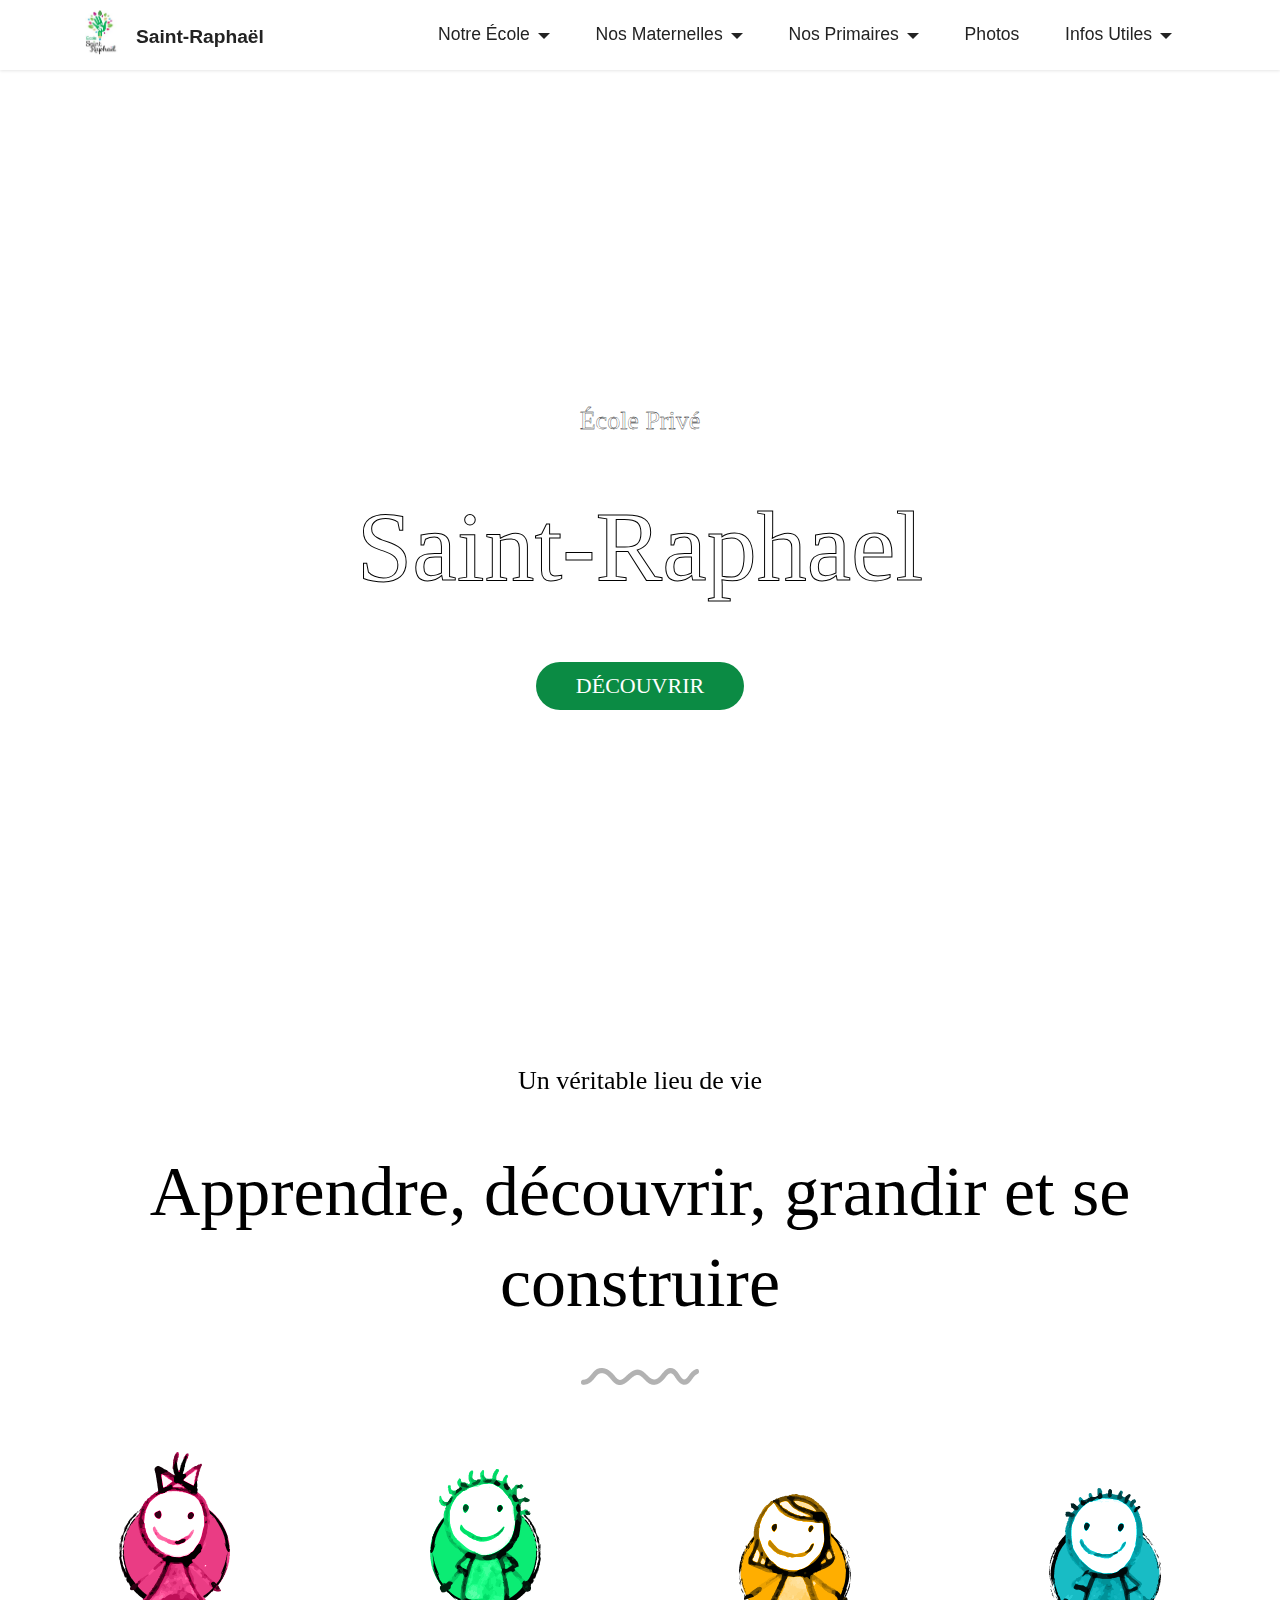
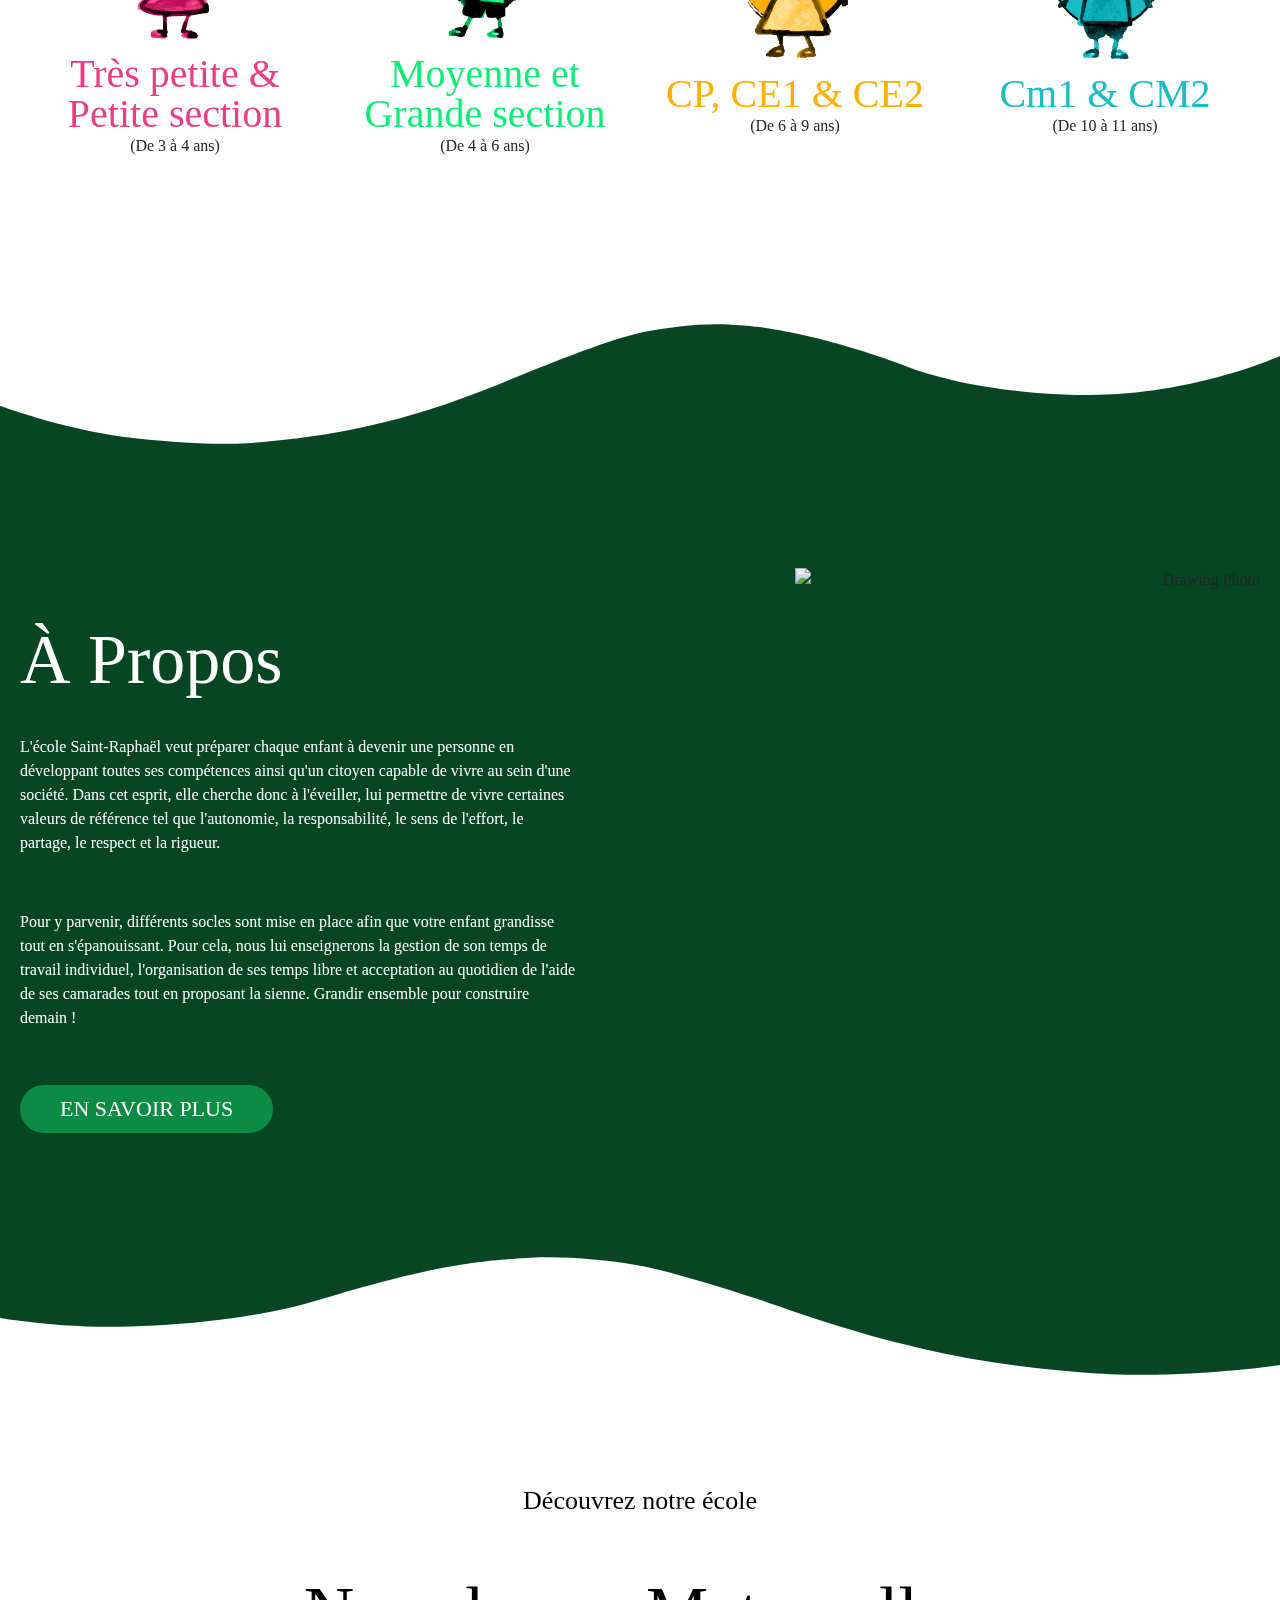
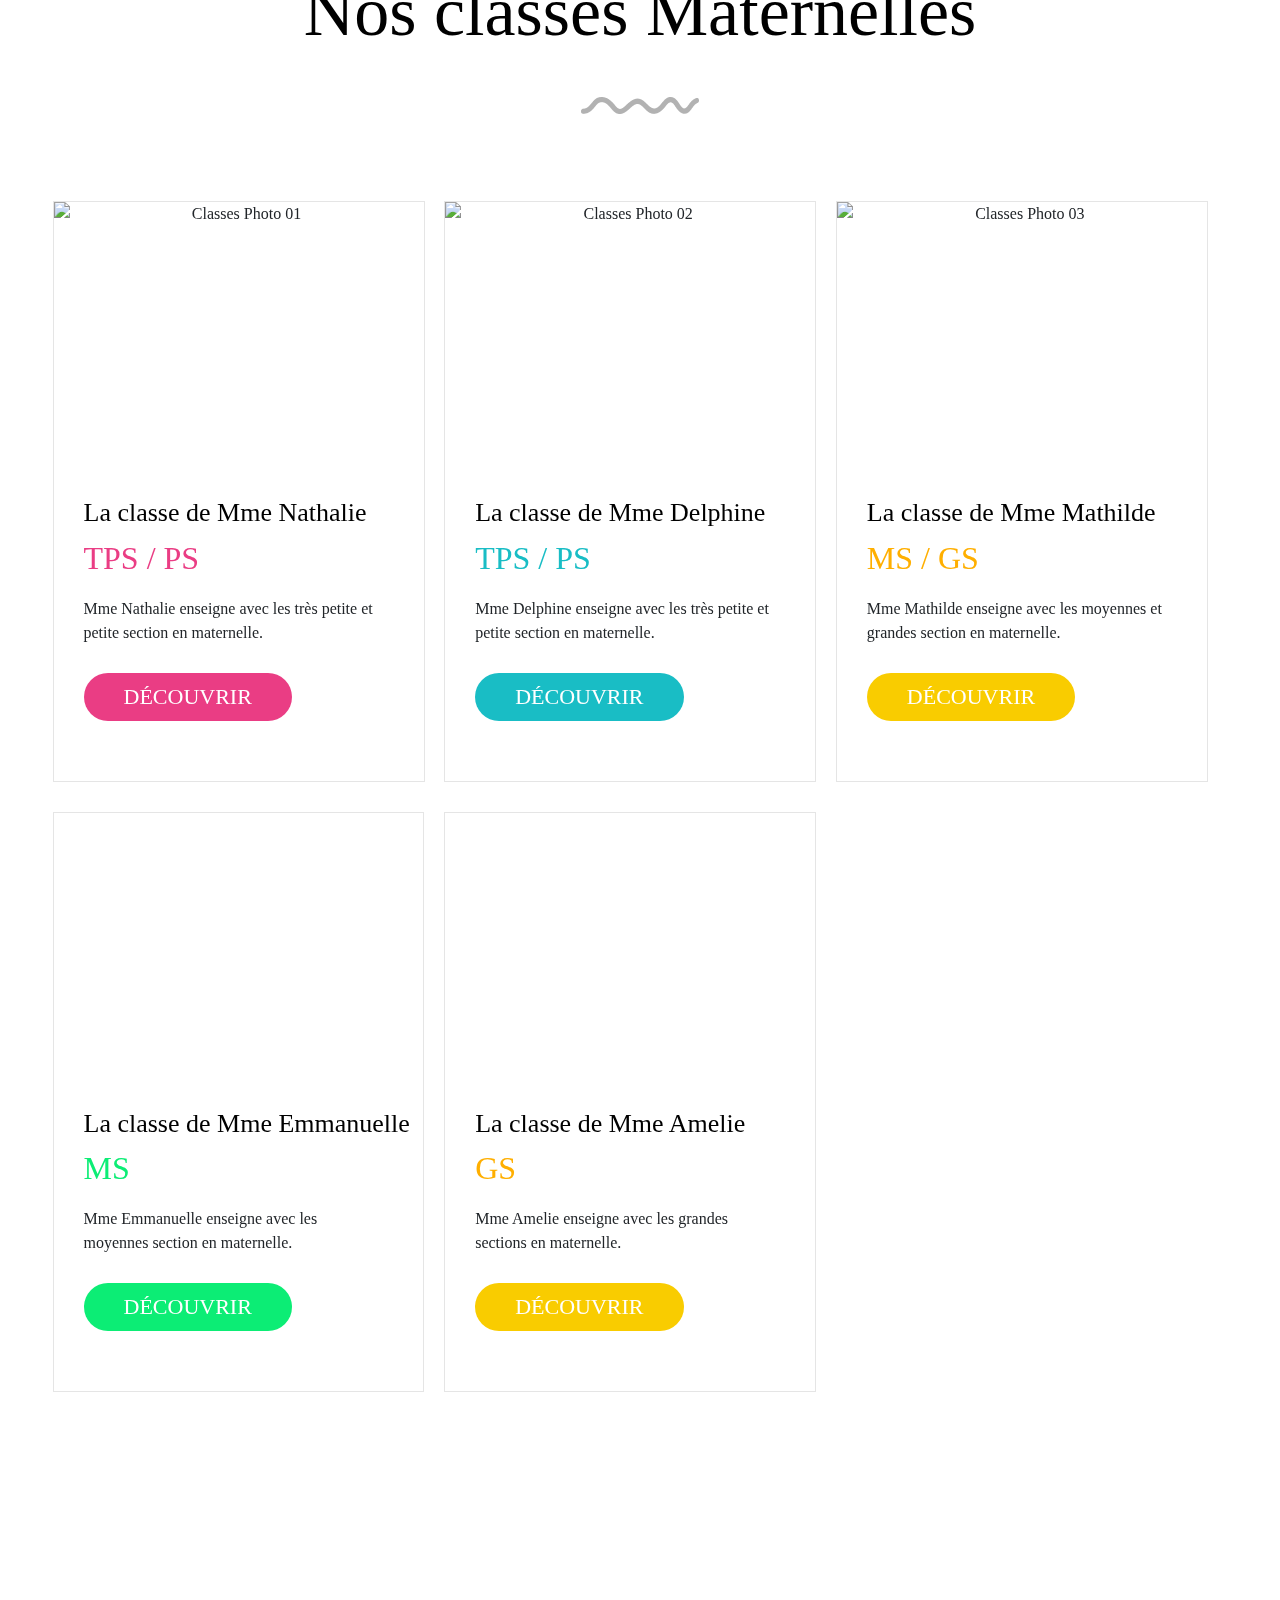
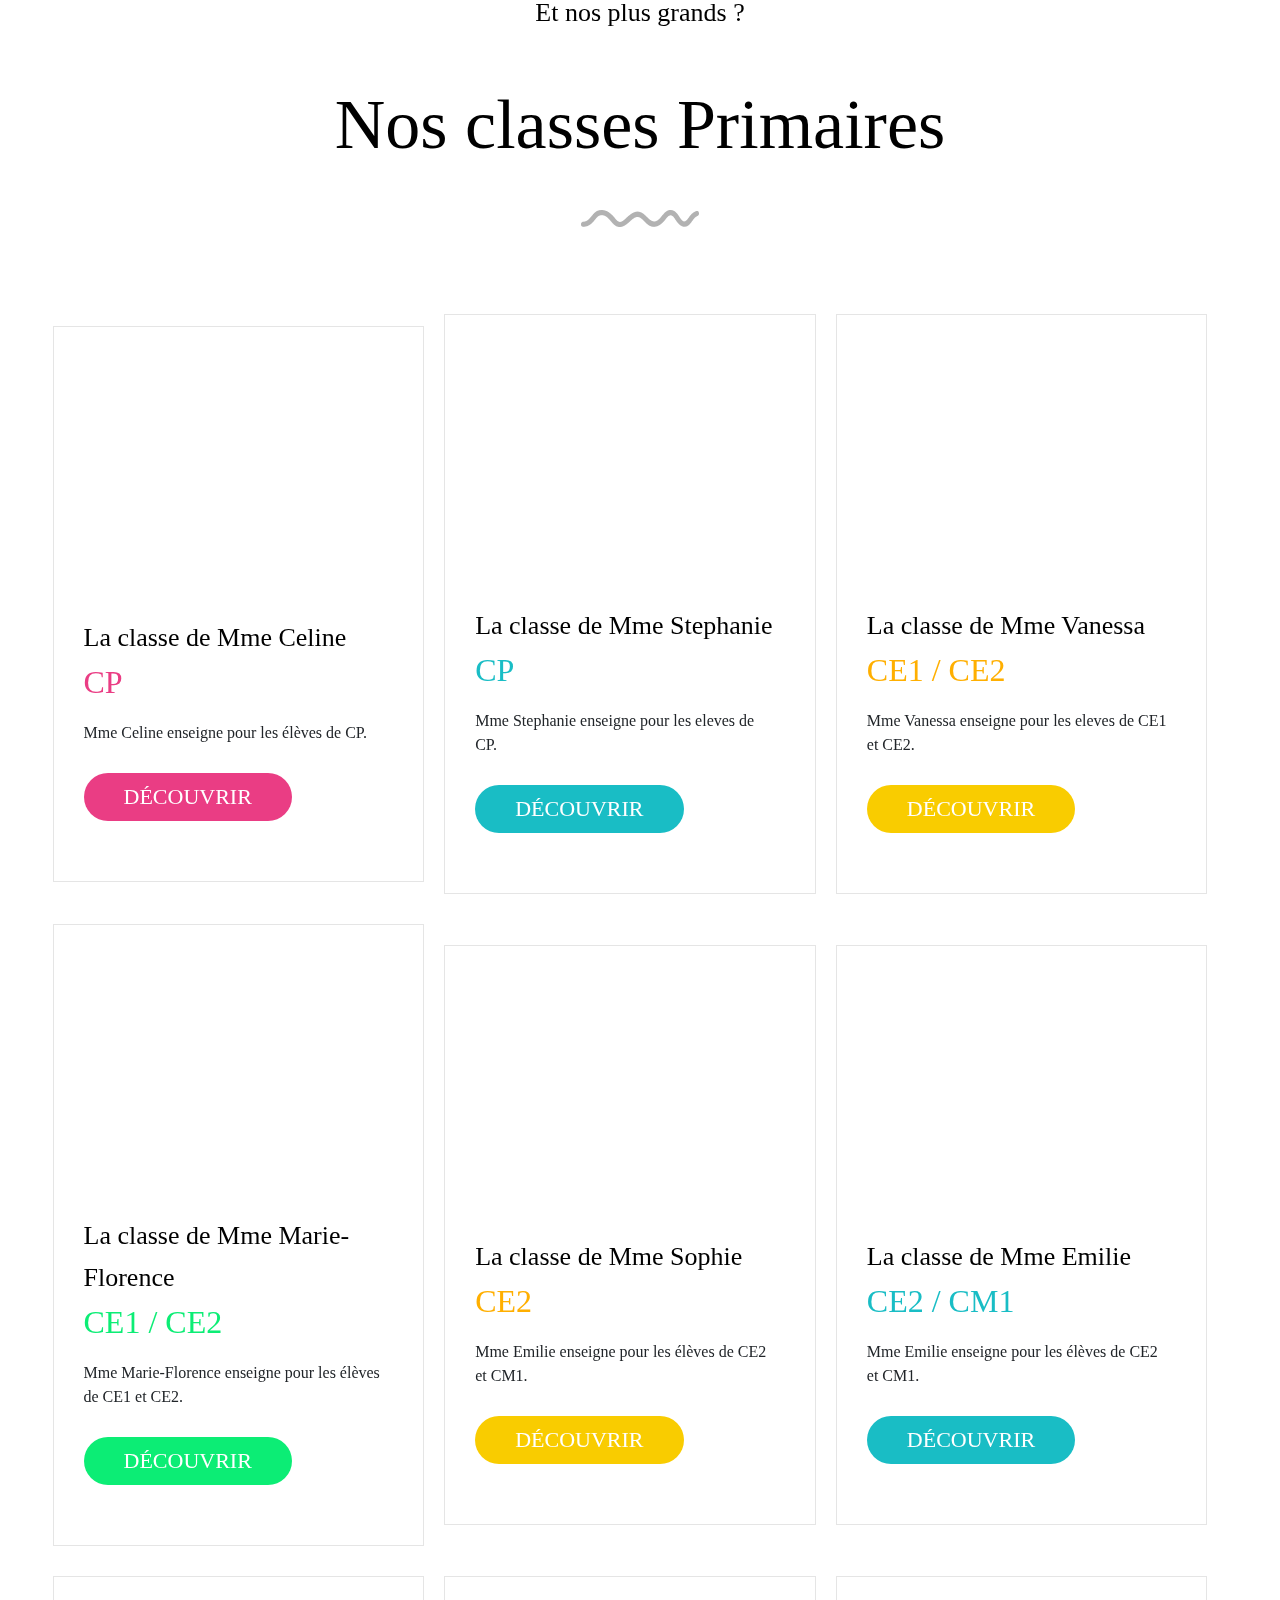
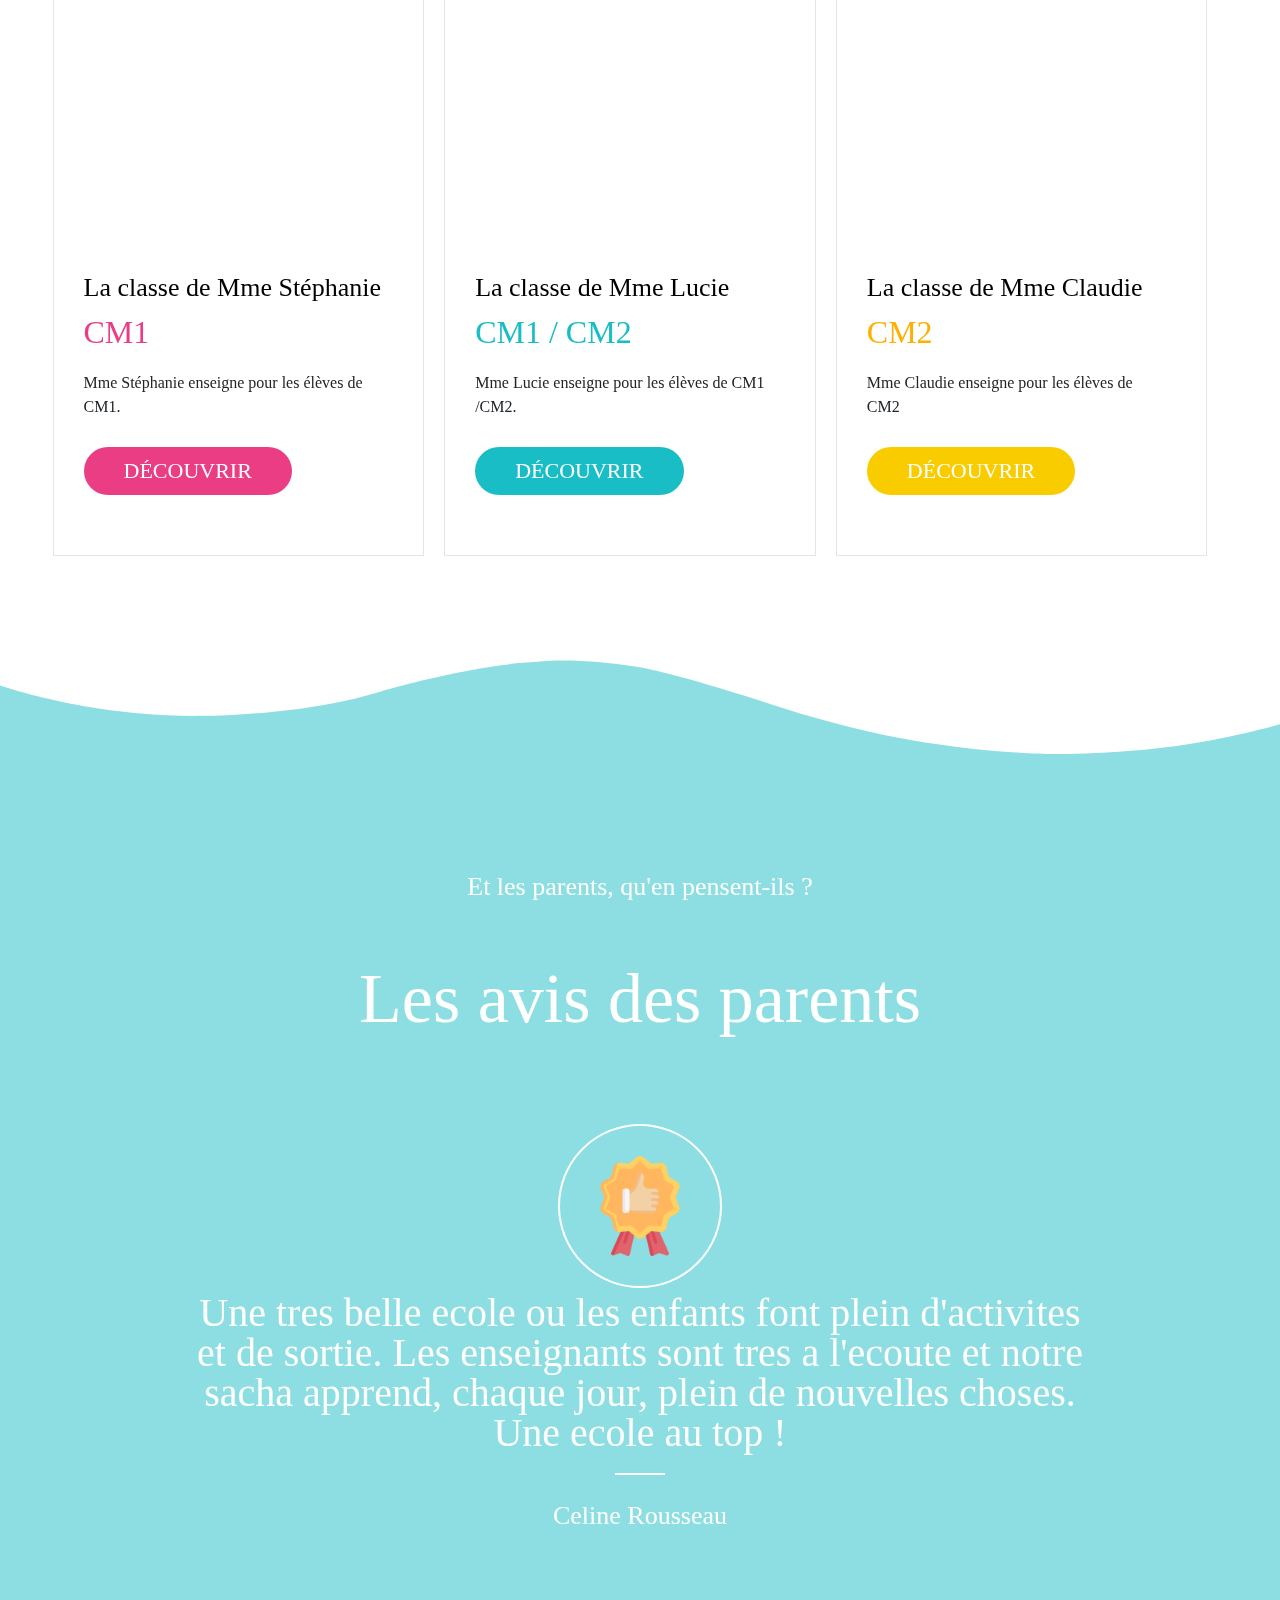
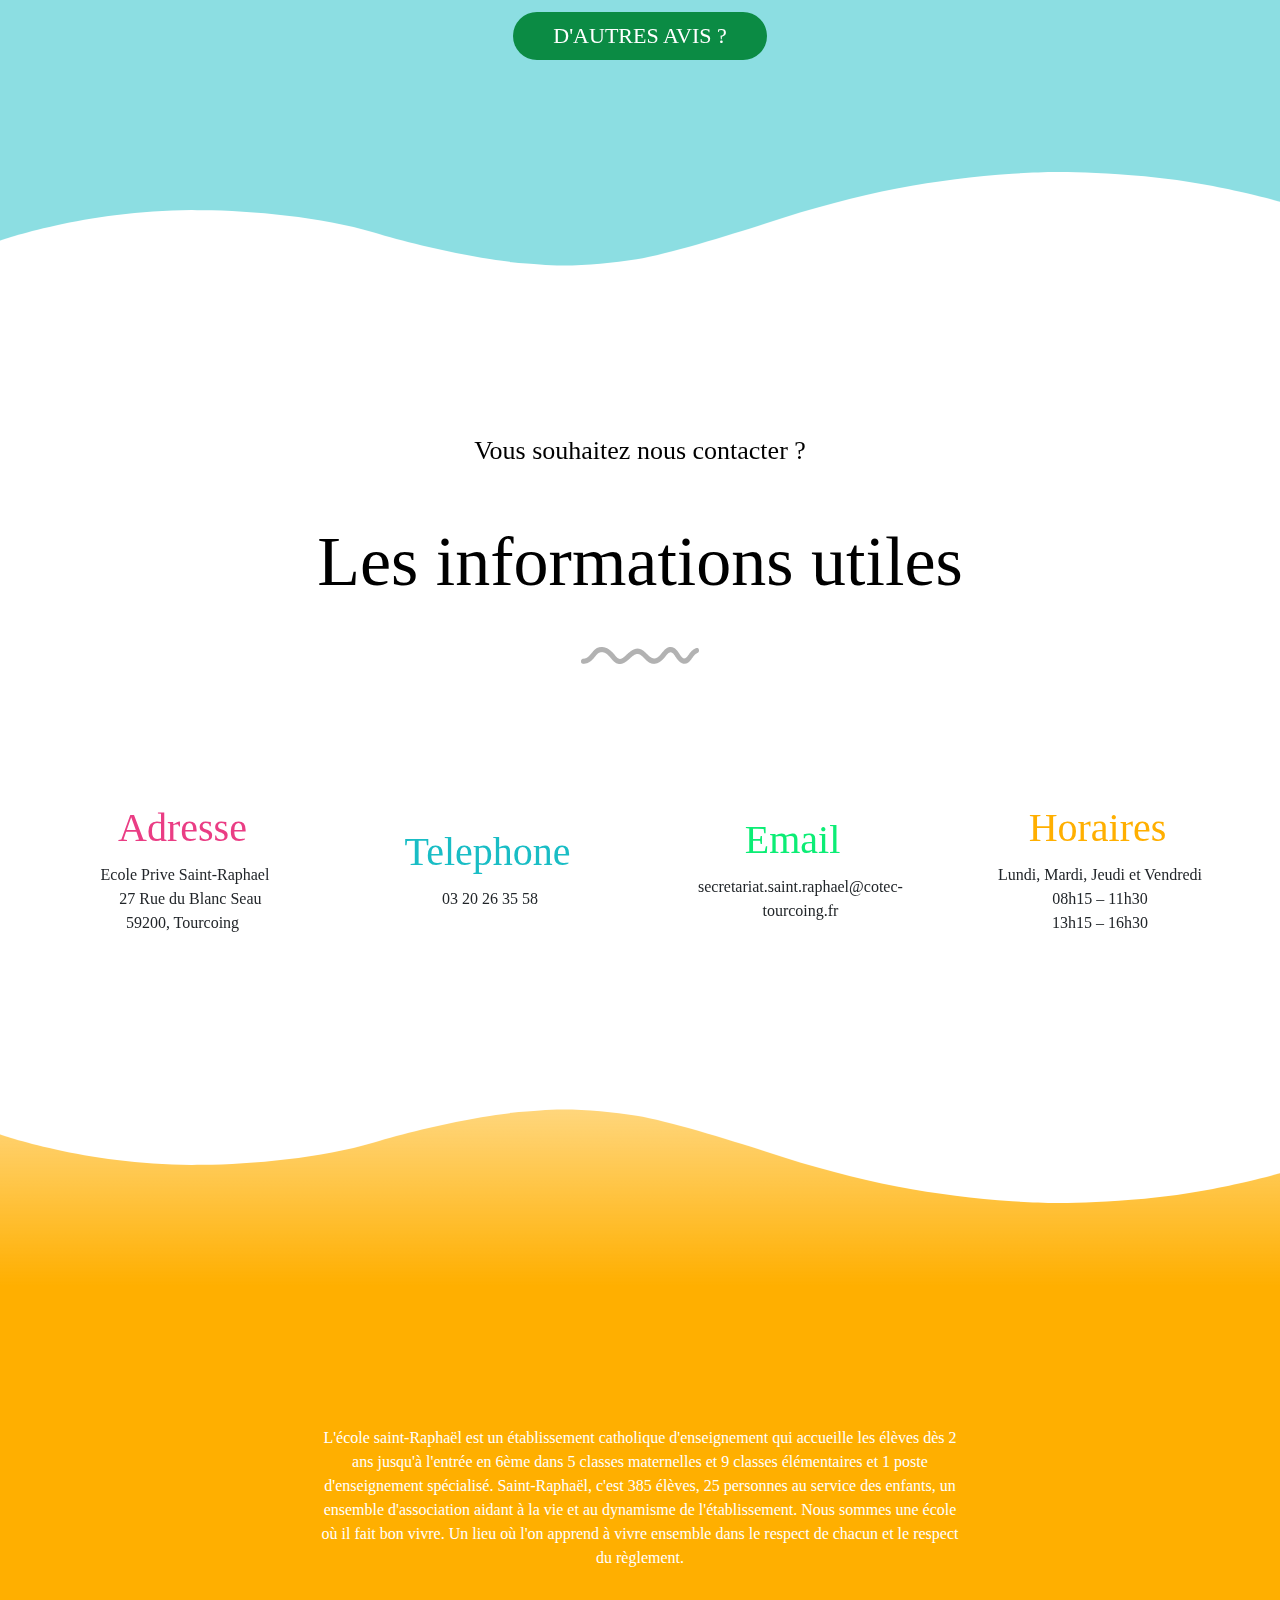
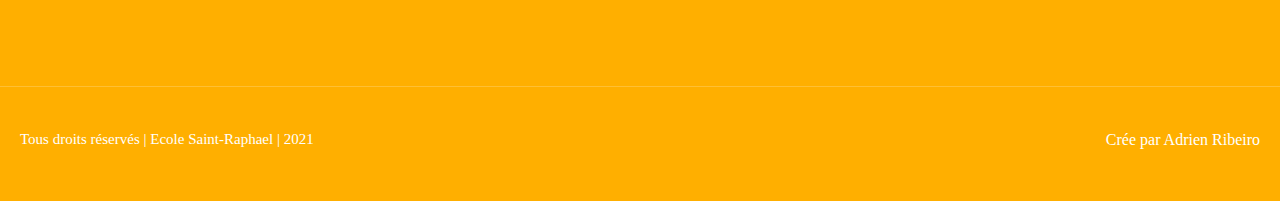
==== commit d9192b52: "Correction titre menu navbar l'école" ====
--- a/index.html
+++ b/index.html
@@ -62,7 +62,7 @@
 							<div class="collapse navbar-collapse" id="navbarSupportedContent">
 								<ul class="navbar-nav nav-dropdown" data-app-modern-menu="true">
 									<li class="nav-item dropdown">
-										<a class="nav-link link text-black dropdown-toggle display-4" href="#" data-toggle="dropdown-submenu" aria-expanded="true">                                            L'École</a>
+										<a class="nav-link link text-black dropdown-toggle display-4" href="#" data-toggle="dropdown-submenu" aria-expanded="true">                                            Notre École</a>
 										<div class="dropdown-menu">
 											<a class="text-black dropdown-item display-4" href="./prochainement.html" aria-expanded="false">Présentation de l'école</a>
 											<a class="text-black dropdown-item display-4" href="./prochainement.html" aria-expanded="true">Projet éducatif</a>
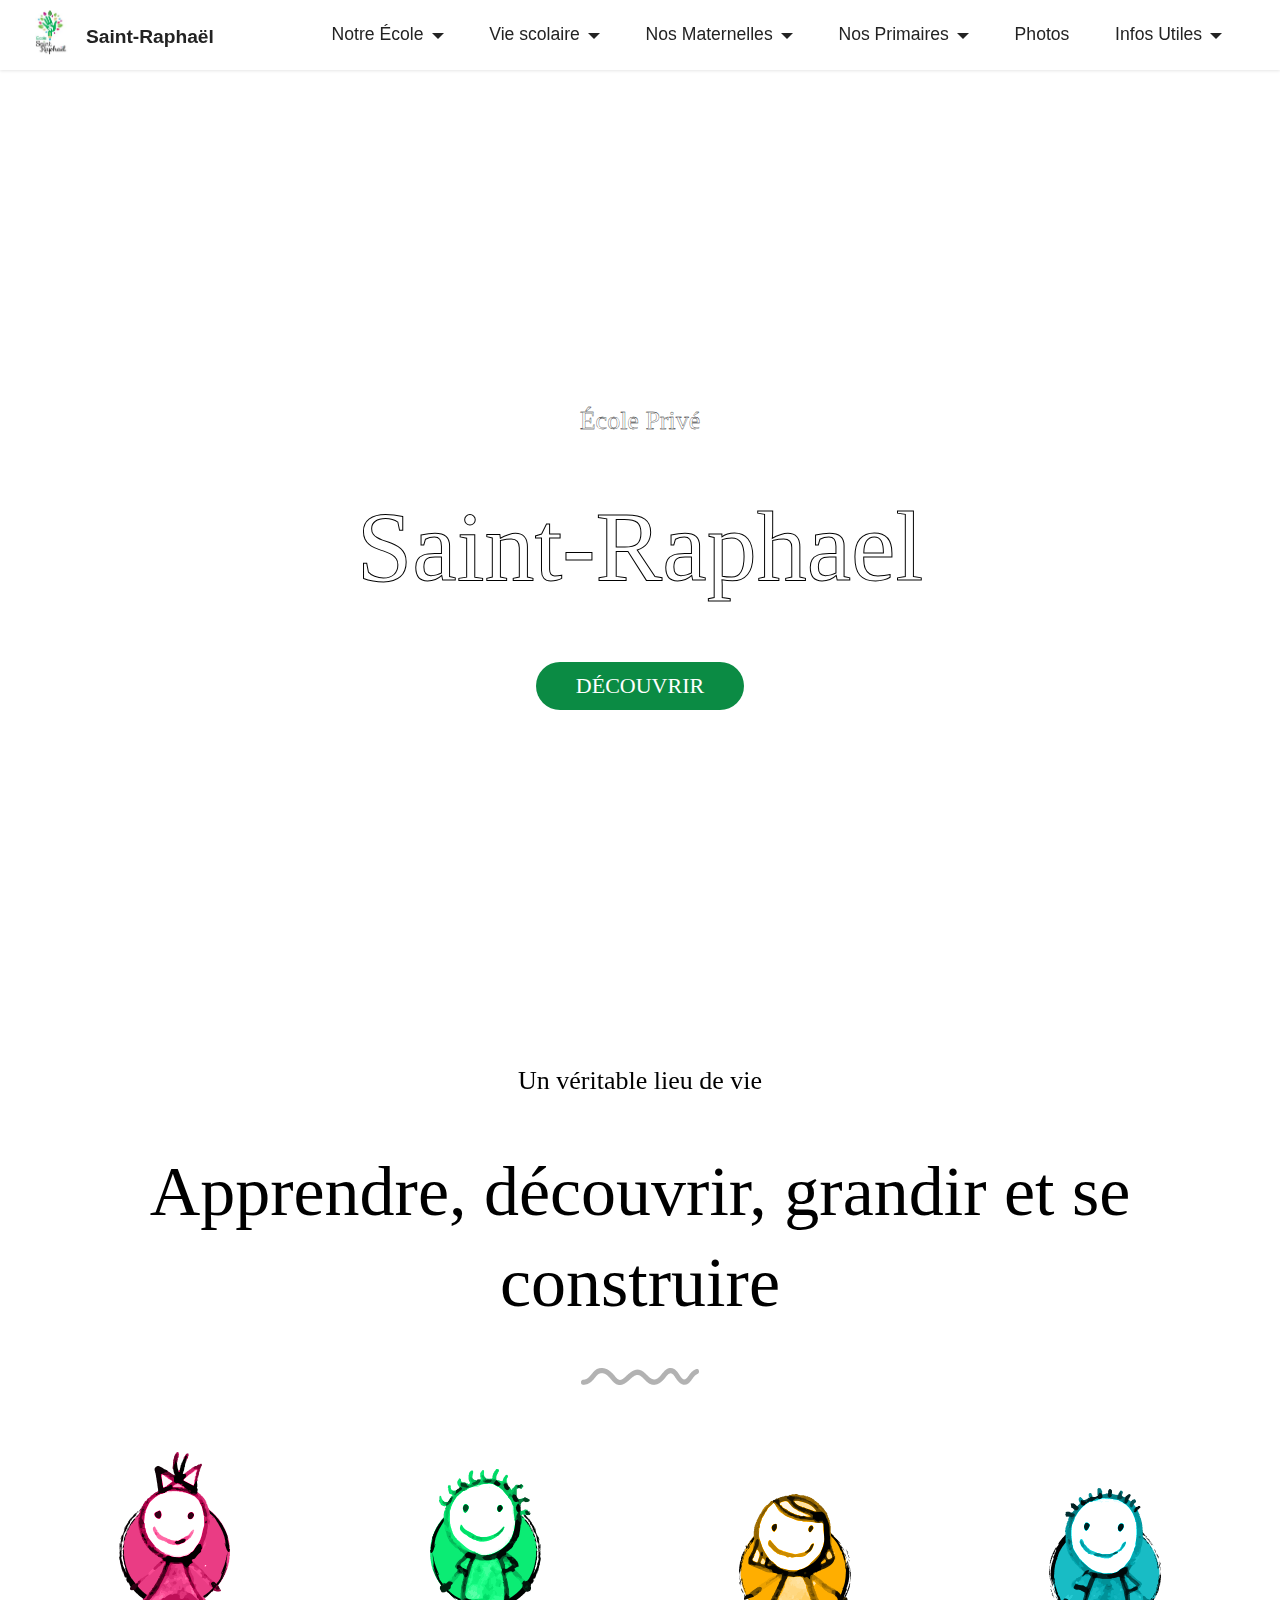
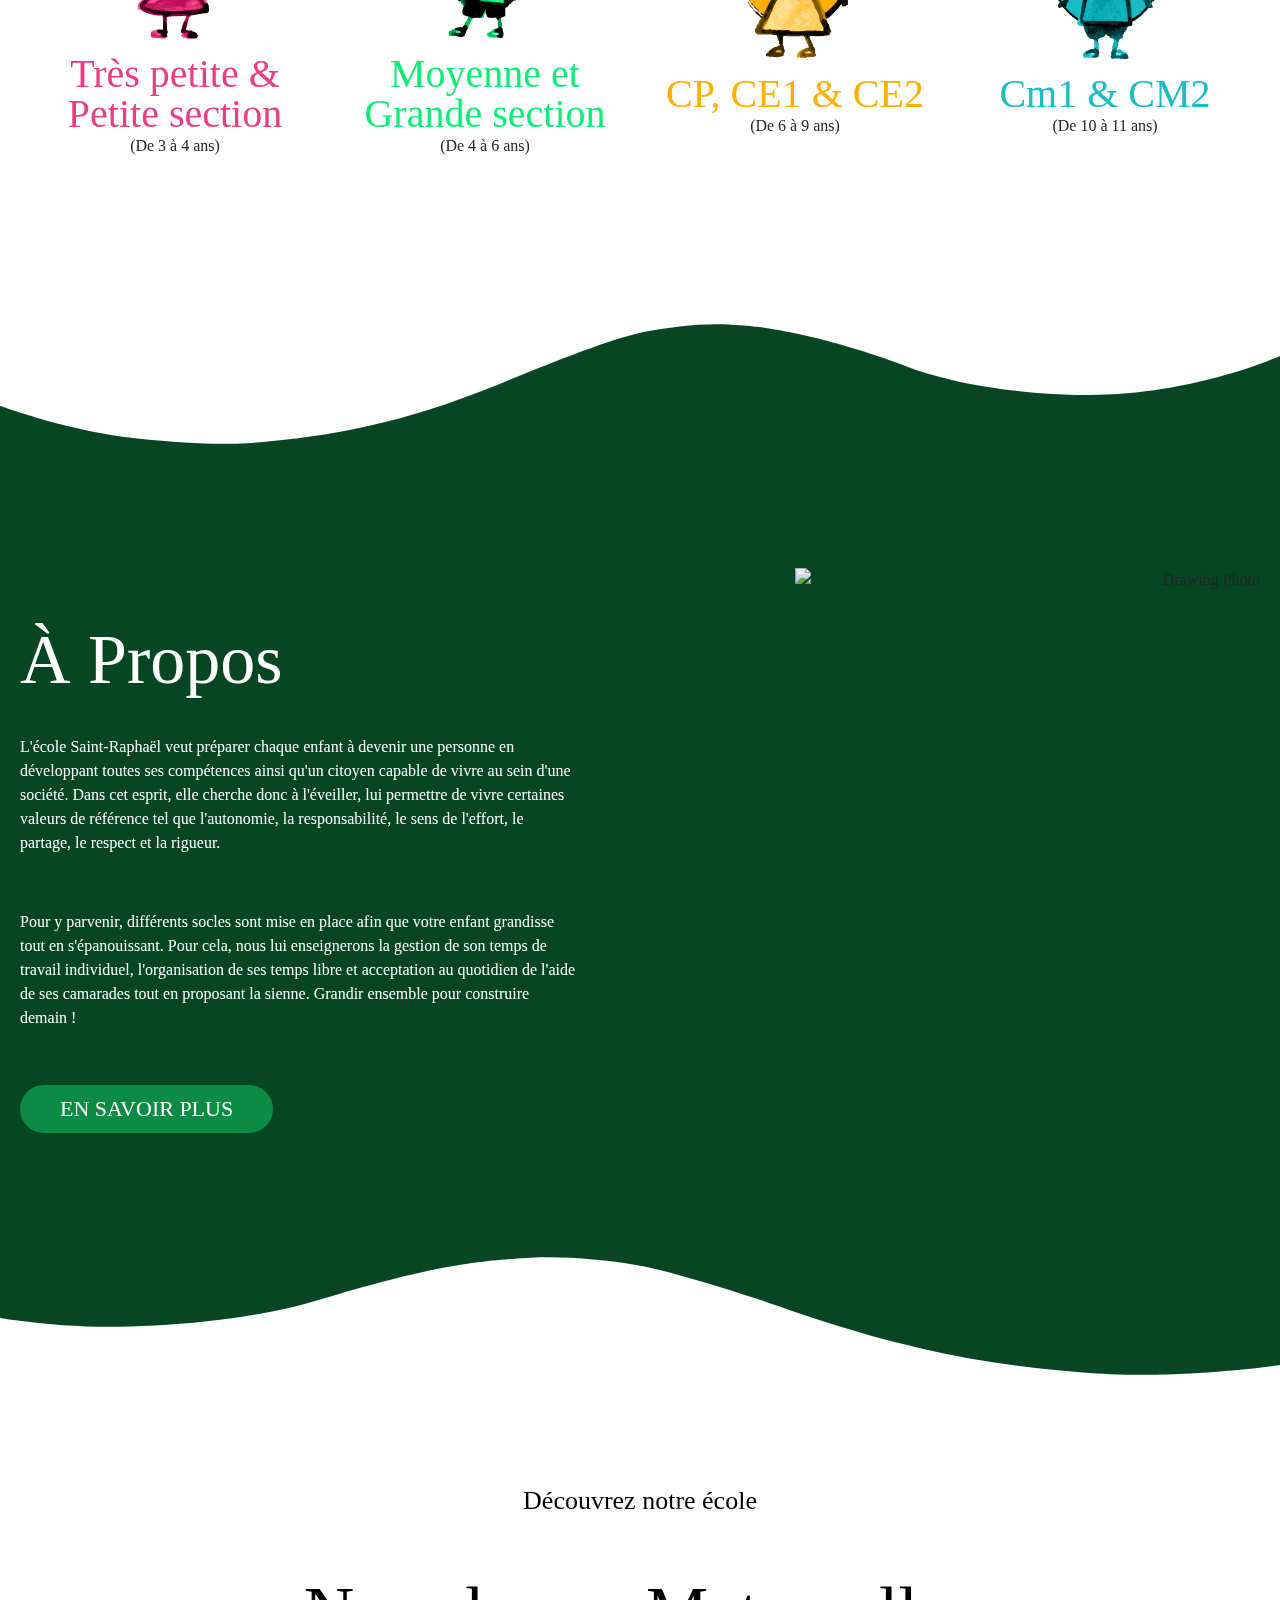
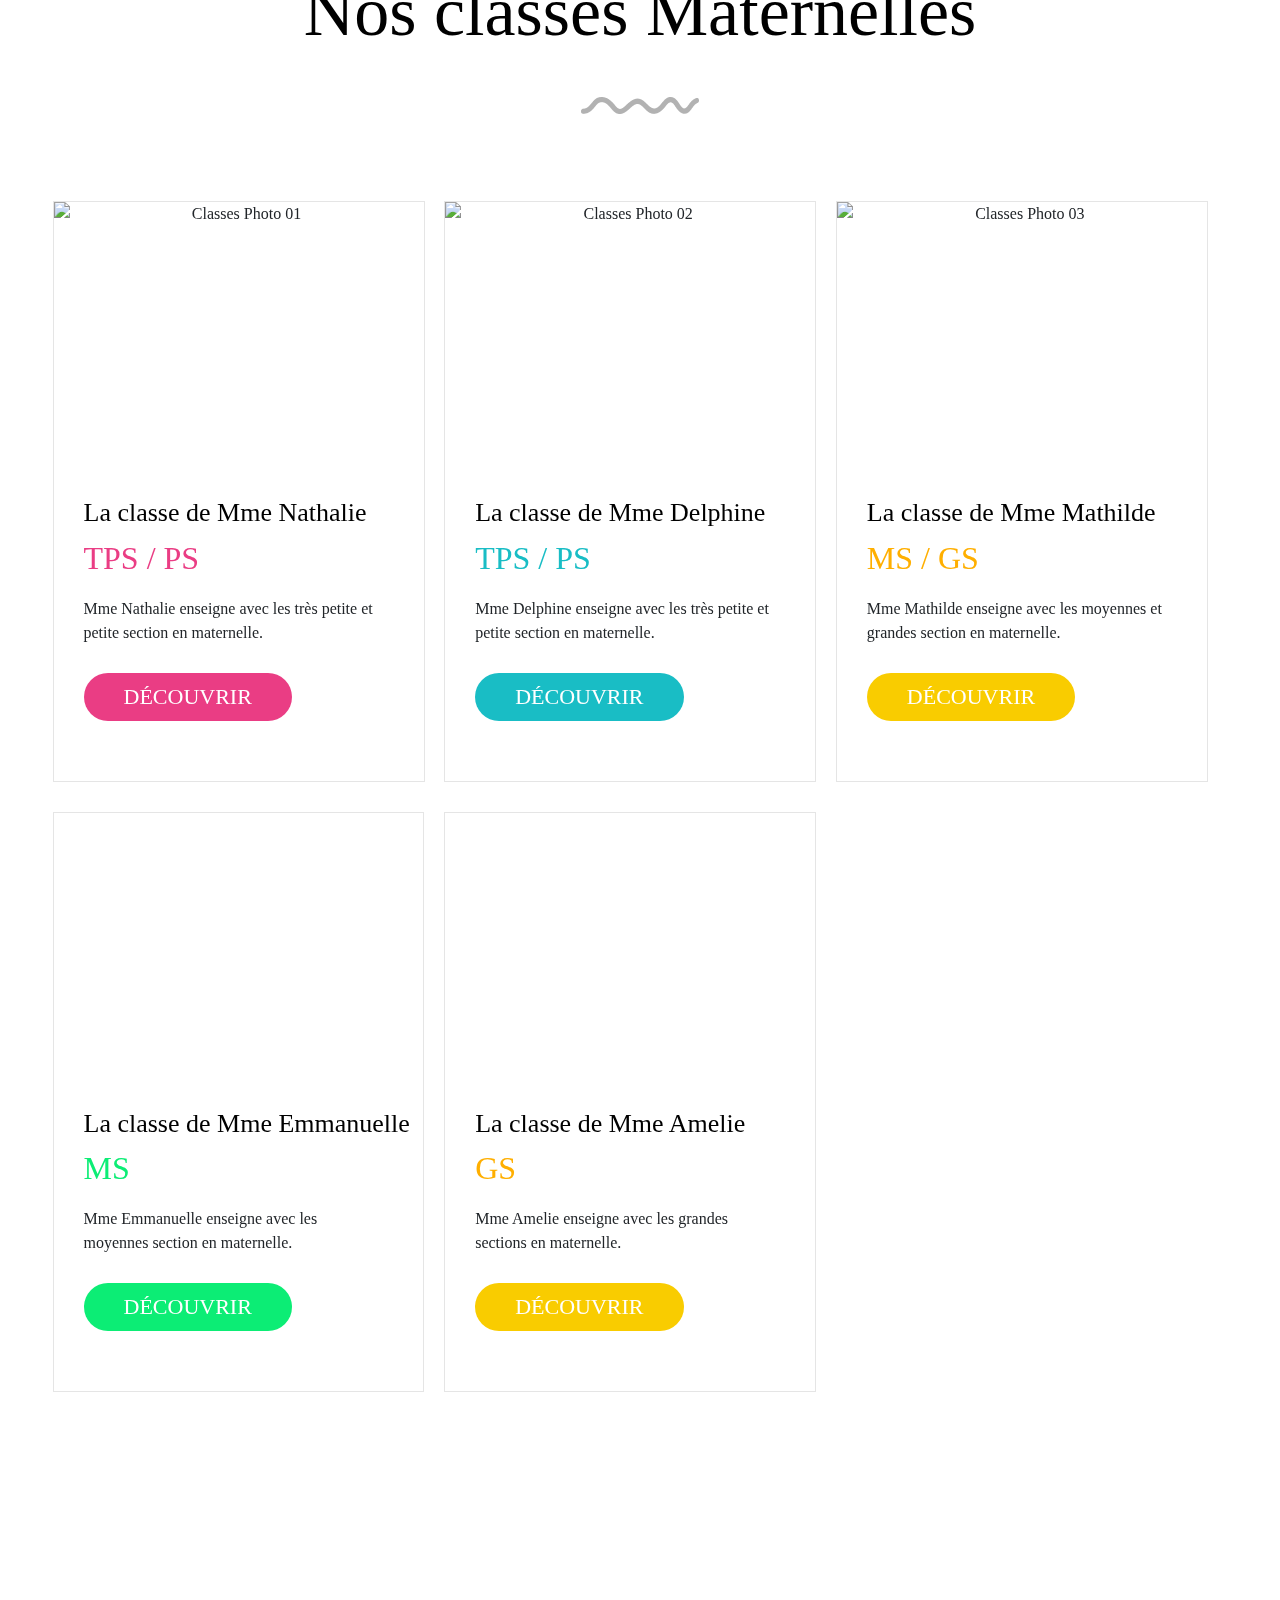
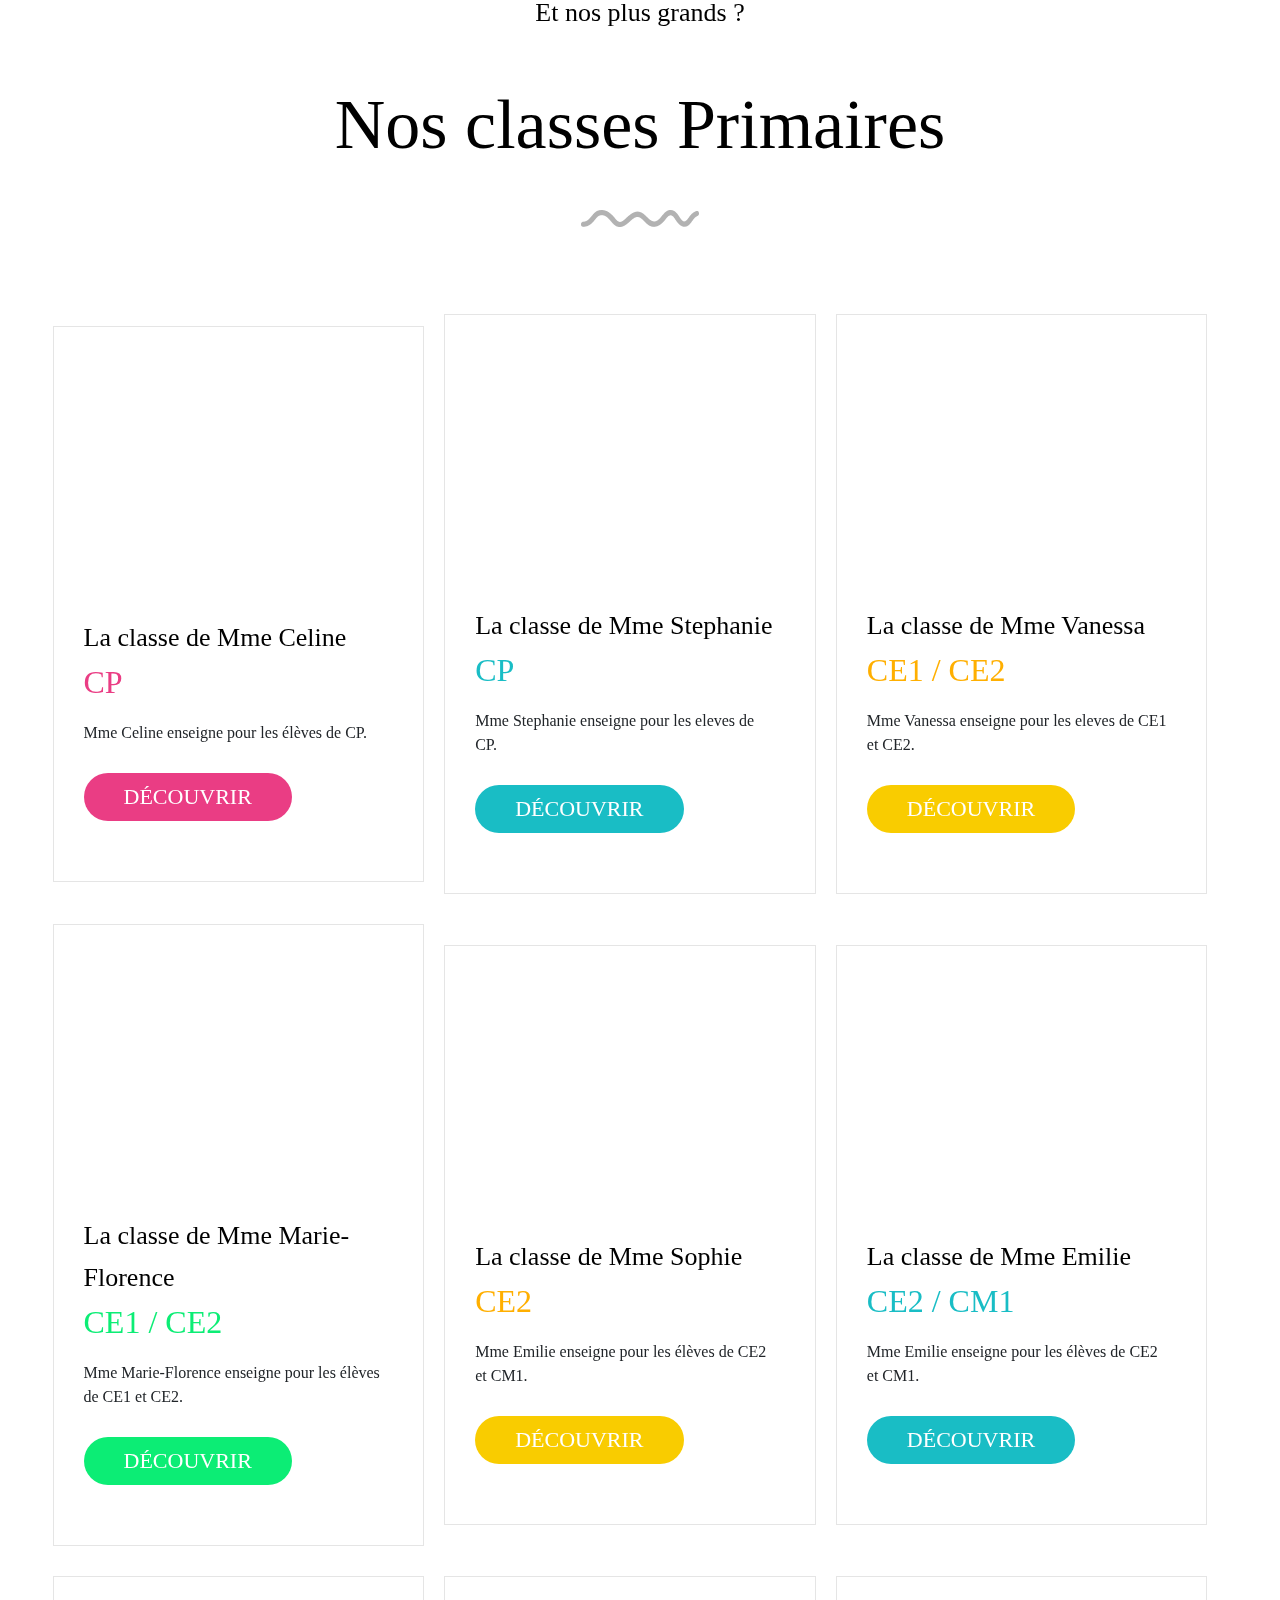
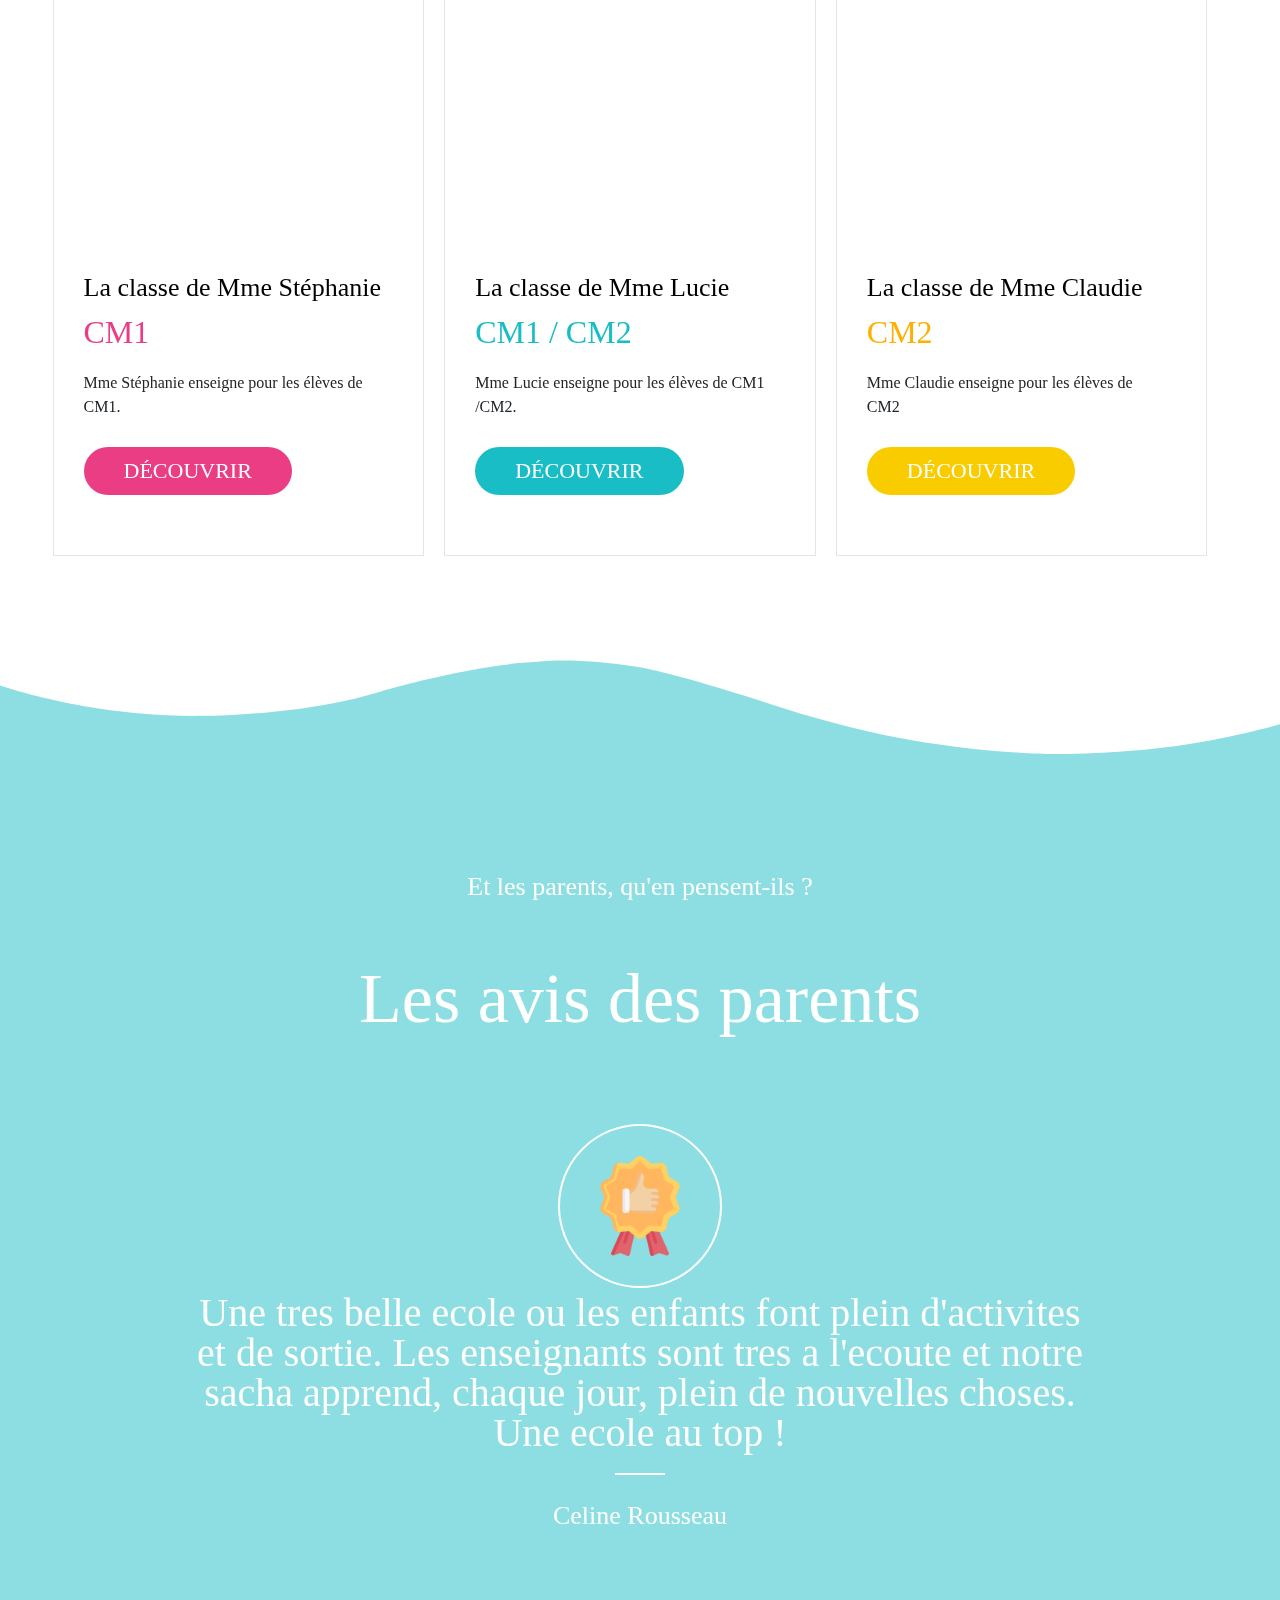
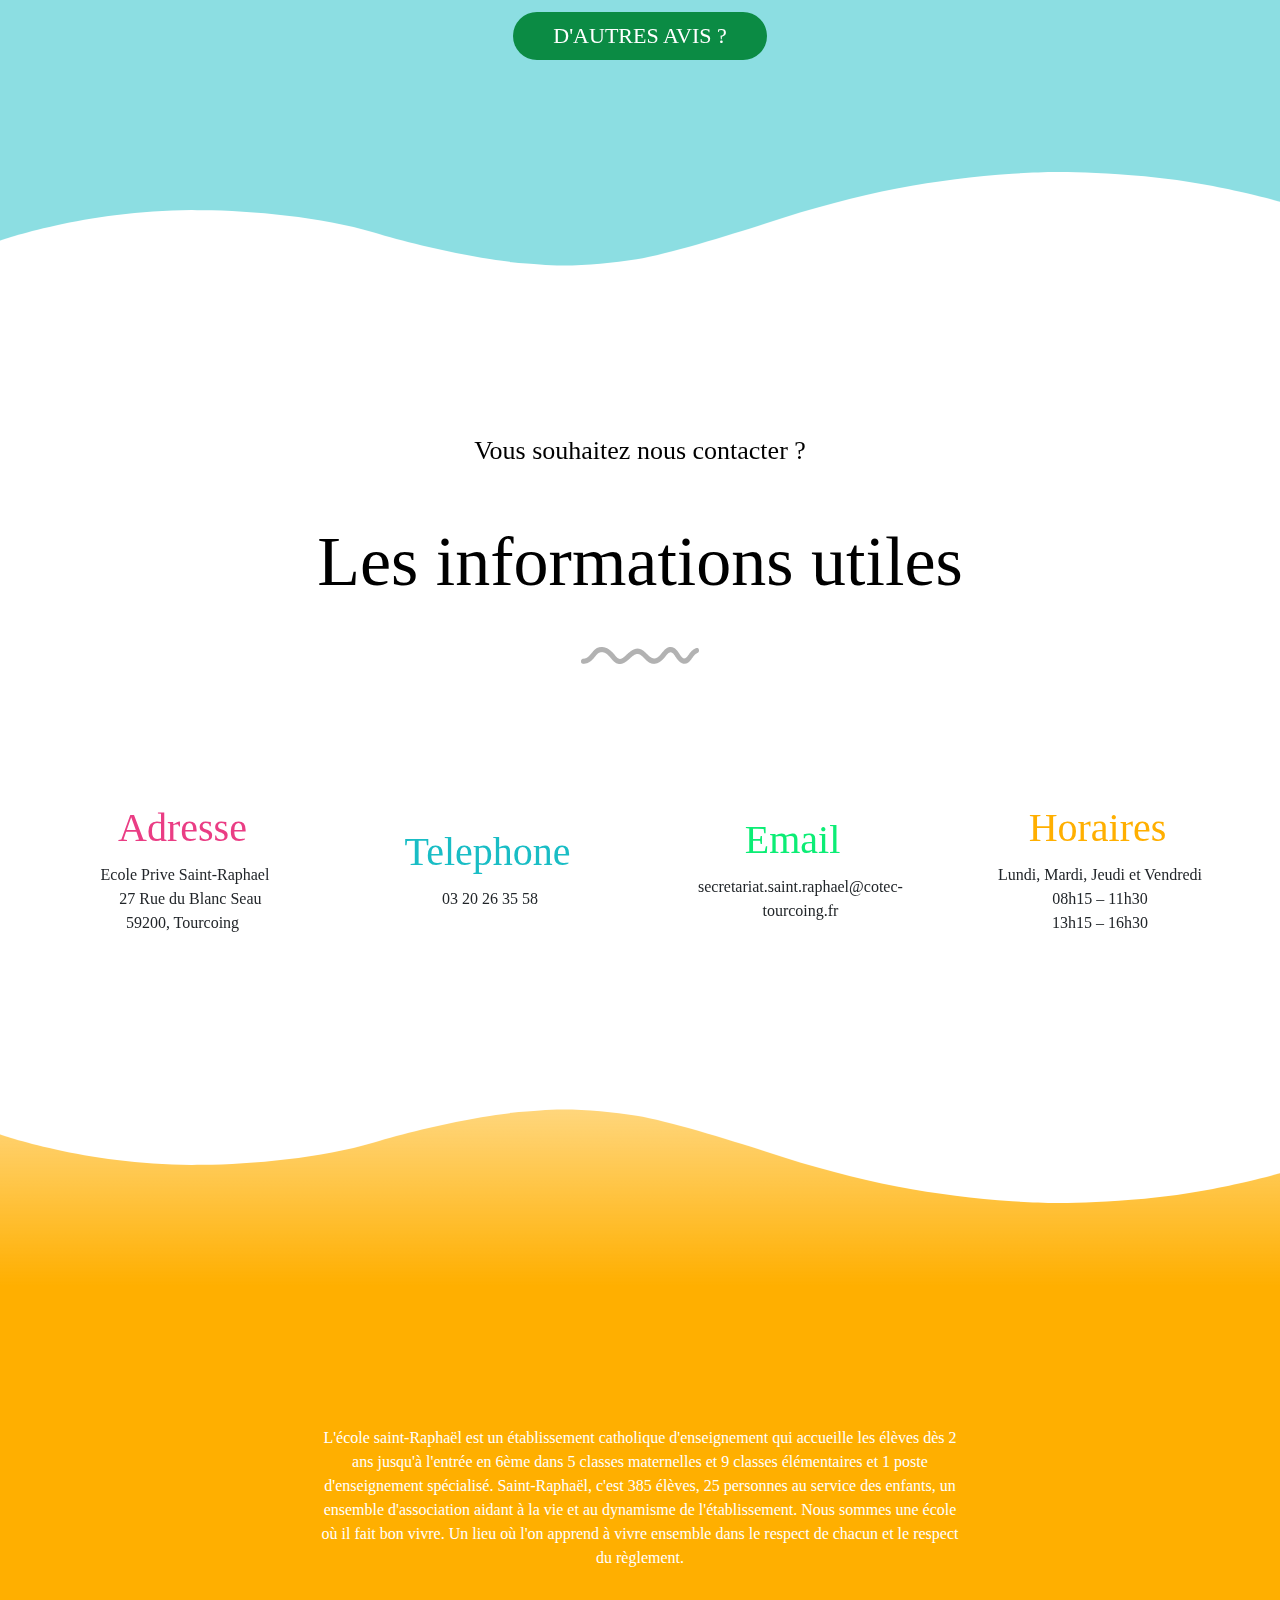
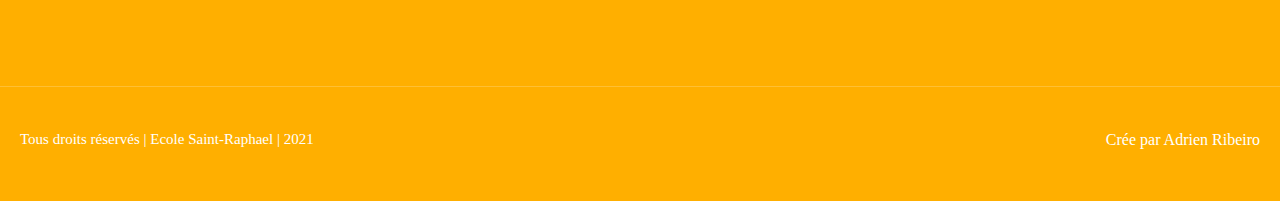
==== commit a1a6e96f: "Correction largeur navbar + Ajout menu vie scolaire" ====
--- a/index.html
+++ b/index.html
@@ -70,6 +70,15 @@
 											<a class="text-black dropdown-item display-4" href="./prochainement.html" aria-expanded="true">Les différents cycles</a>
 											<a class="text-black dropdown-item display-4" href="./prochainement.html" aria-expanded="false">A.P.E.L</a>
 											<a class="text-black dropdown-item display-4" href="./prochainement.html" aria-expanded="true">O.G.E.C</a>
+										</div>
+									</li>
+									<li class="nav-item dropdown">
+										<a class="nav-link link text-black dropdown-toggle display-4" href="#" data-toggle="dropdown-submenu" aria-expanded="true">                                            Vie scolaire</a>
+										<div class="dropdown-menu">
+											<a class="text-black dropdown-item display-4" href="./prochainement.html" aria-expanded="false">Projet de l'année</a>
+											<a class="text-black dropdown-item display-4" href="./prochainement.html" aria-expanded="true">Vie Pastorale</a>
+											<a class="text-black dropdown-item display-4" href="./prochainement.html" aria-expanded="false">Le blog de Mme la directrice</a>
+											<a class="text-black dropdown-item display-4" href="./prochainement.html" aria-expanded="true">Circulaires</a>
 										</div>
 									</li>
 									<li class="nav-item dropdown">
